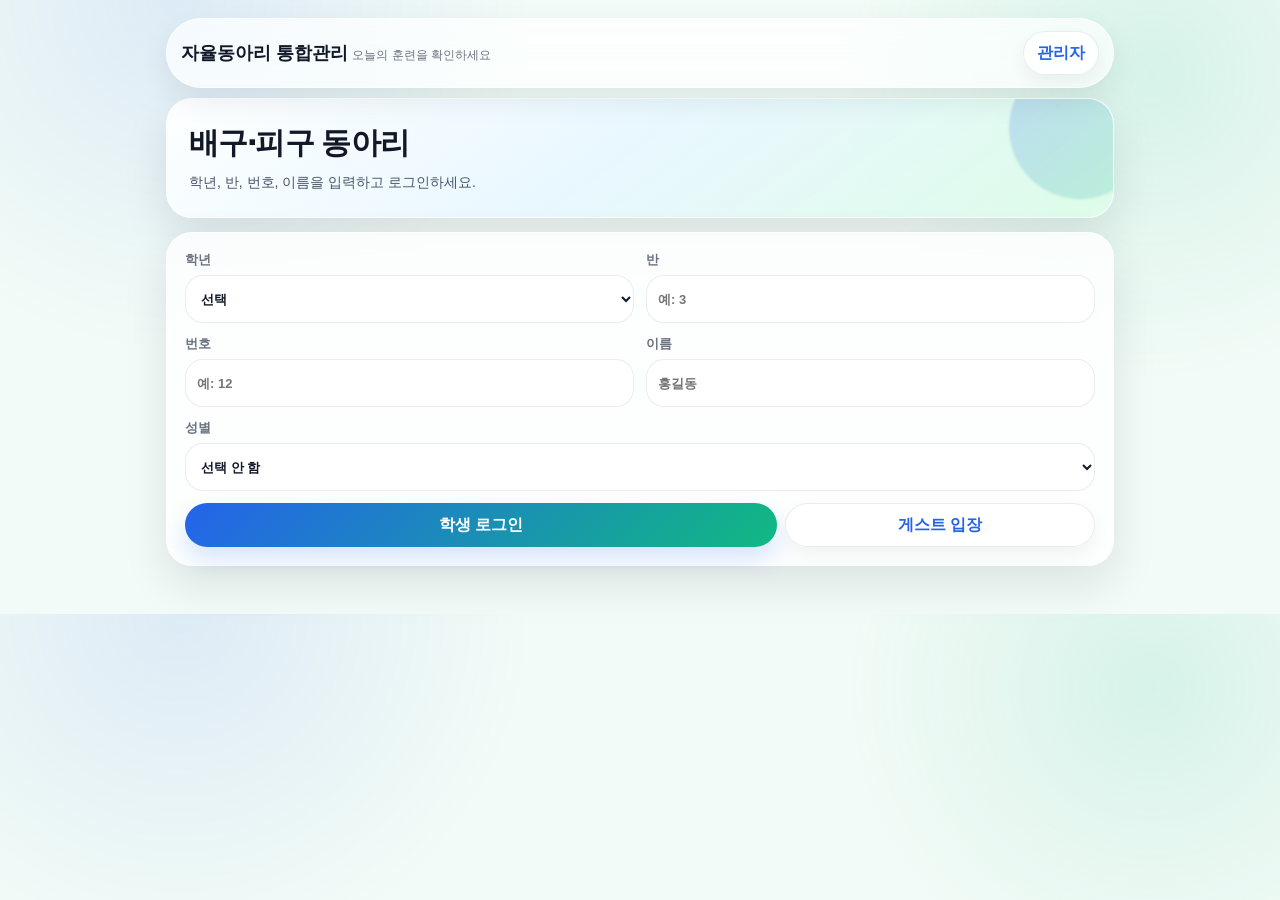
==== index.html @ 285ccd56 "Update index.html" ====
<!DOCTYPE html>
<html lang="ko">
<head>
  <base target="_top">
  <meta charset="UTF-8">
  <meta name="viewport" content="width=device-width, initial-scale=1.0">
  <title>자율동아리 통합관리</title>
  <style>
    /* ===== CSS 변수 ===== */
    :root {
      --bg: #f4f6fb;
      --panel: rgba(255,255,255,0.92);
      --ink: #111827;
      --muted: #6b7280;
      --line: rgba(17,24,39,0.08);
      --blue: #2563eb;
      --accent: #00a3ff;
      --accent2: #8b5cf6;
      --tint: rgba(37,99,235,0.08);
      --ring: rgba(37,99,235,0.18);
      --green: #16a34a;
      --yellow: #f59e0b;
      --red: #ef4444;
      --hero: linear-gradient(145deg,rgba(255,255,255,.95),rgba(235,244,255,.96) 44%,rgba(230,250,255,.92));
      --soft-panel: rgba(255,255,255,0.82);
      --shadow: 0 18px 46px rgba(15,23,42,.10);
      --one-radius: 26px;
      --one-radius-sm: 18px;
      /* 전술판 역할 색상 */
      --role-front:#e5484d; --role-mid:#3478f6; --role-back:#2fa84f;
      --role-setter:#9b51e0; --role-attacker:#ff9416; --role-neutral:#5c6bc0;
      --empty-zone:rgba(255,214,0,.38); --empty-border:rgba(217,164,0,.9);
      --mv-arrow:rgba(40,44,52,.45); --atk-arrow:rgba(220,38,38,.75); --srv-arrow:rgba(52,120,246,.75);
      --band-f:rgba(229,72,77,.10); --band-m:rgba(52,120,246,.09); --band-b:rgba(47,168,79,.10);
    }
    body.theme-sporty {
      --bg:#edf7ff; --blue:#0284c7; --accent:#22c55e; --accent2:#38bdf8;
      --hero:linear-gradient(145deg,rgba(255,255,255,.96),rgba(219,242,255,.96) 48%,rgba(220,252,231,.92));
      --tint:rgba(14,165,233,.10); --ring:rgba(14,165,233,.20);
    }
    body.theme-soft {
      --bg:#fff4fa; --blue:#db2777; --accent:#8b5cf6; --accent2:#14b8a6;
      --hero:linear-gradient(145deg,rgba(255,255,255,.96),rgba(253,231,242,.96) 50%,rgba(237,233,254,.94));
      --tint:rgba(219,39,119,.10); --ring:rgba(219,39,119,.20);
    }
    body.theme-fresh {
      --bg:#f2fbf7; --blue:#2563eb; --accent:#10b981; --accent2:#06b6d4;
      --hero:linear-gradient(145deg,rgba(255,255,255,.96),rgba(232,247,255,.96) 46%,rgba(220,252,231,.92));
      --tint:rgba(16,185,129,.11); --ring:rgba(16,185,129,.20);
    }

    *{box-sizing:border-box;}
    body {
      margin:0;
      font-family:-apple-system,BlinkMacSystemFont,"Segoe UI","Noto Sans KR",sans-serif;
      background:
        radial-gradient(circle at 14% 0%,rgba(37,99,235,.10),transparent 28%),
        radial-gradient(circle at 90% 12%,rgba(16,185,129,.12),transparent 24%),
        var(--bg);
      color:var(--ink);
      -webkit-tap-highlight-color:transparent;
    }
    button,input,select,textarea{font:inherit;}
    button{border:0;cursor:pointer;touch-action:manipulation;transition:transform 120ms ease,box-shadow 120ms ease,background 120ms ease;}
    button:active{transform:scale(.97);}

    .app{max-width:980px;margin:0 auto;padding:18px 16px 34px;}

    /* 상단 바 */
    .topbar{
      position:sticky;top:8px;z-index:5;
      display:flex;justify-content:space-between;align-items:center;gap:12px;
      padding:12px 14px;margin-bottom:10px;
      border:1px solid rgba(255,255,255,.72);border-radius:999px;
      background:rgba(255,255,255,.72);box-shadow:0 12px 30px rgba(15,23,42,.08);
      backdrop-filter:blur(22px) saturate(1.45);
    }
    .brand strong{font-size:18px;font-weight:950;}
    .brand span{color:var(--muted);font-size:12px;}

    /* 패널 & 히어로 */
    .panel{
      background:var(--soft-panel);border:1px solid rgba(255,255,255,.76);
      border-radius:var(--one-radius);box-shadow:var(--shadow);
      padding:18px;margin-bottom:14px;backdrop-filter:blur(18px) saturate(1.35);
    }
    .hero{
      position:relative;overflow:hidden;background:var(--hero);
      border:1px solid rgba(255,255,255,.76);border-radius:var(--one-radius);
      box-shadow:var(--shadow);padding:24px 22px;margin-bottom:14px;
      backdrop-filter:blur(18px) saturate(1.35);
    }
    .hero::after{
      content:"";position:absolute;right:-38px;top:-42px;
      width:142px;height:142px;border-radius:50%;
      background:linear-gradient(135deg,rgba(37,99,235,.20),rgba(16,185,129,.16));
      filter:blur(1px);z-index:0;
    }
    .hero h1{position:relative;margin:0 0 8px;font-size:30px;font-weight:950;letter-spacing:-.7px;z-index:1;}
    .hero p{position:relative;margin:0;color:#475569;line-height:1.5;font-size:14px;max-width:720px;z-index:1;}

    .screen{display:none;} .screen.active{display:block;}
    .grid{display:grid;gap:12px;} .grid.two{grid-template-columns:repeat(2,minmax(0,1fr));}

    label{display:grid;gap:6px;color:var(--muted);font-size:13px;font-weight:700;}
    input,select,textarea{
      width:100%;border:0;border-radius:18px;min-height:48px;padding:12px;
      background:rgba(255,255,255,.88);box-shadow:inset 0 0 0 1px rgba(17,24,39,.08);
      color:var(--ink);outline:none;
    }
    textarea{min-height:84px;resize:vertical;}
    input:focus,select:focus,textarea:focus{box-shadow:0 0 0 4px var(--ring),inset 0 0 0 1px var(--blue);}

    .btn{
      min-height:44px;border-radius:999px;padding:0 14px;
      background:linear-gradient(135deg,var(--blue),var(--accent));
      color:white;font-weight:950;box-shadow:0 12px 24px rgba(37,99,235,.18);
    }
    .btn.saving,.choice.saving,.mission.saving{opacity:.72;}
    .btn.secondary{background:rgba(255,255,255,.86);color:var(--blue);border:0;box-shadow:inset 0 0 0 1px rgba(17,24,39,.08),0 8px 18px rgba(15,23,42,.05);}
    .btn.green{background:var(--green);}
    .btn.yellow{background:var(--yellow);color:#111827;}
    .btn.red{background:var(--red);}
    .btn-row{display:grid;grid-template-columns:repeat(3,minmax(0,1fr));gap:8px;}

    /* 3탭 네비게이션 */
    .tabs{
      display:grid;gap:4px;background:#e8eef7;
      border-radius:var(--one-radius-sm);padding:4px;margin-bottom:14px;
    }
    .tabs.two{grid-template-columns:repeat(2,minmax(0,1fr));}
    .tabs.three{grid-template-columns:repeat(3,minmax(0,1fr));}
    .tab{
      min-height:40px;border-radius:14px;background:transparent;
      color:var(--muted);font-weight:800;font-size:13px;
    }
    .tab.active{background:white;color:var(--blue);box-shadow:0 4px 12px rgba(15,23,42,.08);}
    .tab-pane{display:none;} .tab-pane.active{display:block;}

    .section-title{display:flex;justify-content:space-between;align-items:center;gap:8px;margin:0 0 12px;}
    .section-title h2{margin:0;font-size:20px;font-weight:950;letter-spacing:-.4px;}
    .badge{
      display:inline-flex;align-items:center;min-height:32px;
      border-radius:999px;padding:6px 12px;
      background:rgba(255,255,255,.70);box-shadow:inset 0 0 0 1px rgba(17,24,39,.06);
      color:var(--blue);font-size:12px;font-weight:800;white-space:nowrap;
    }

    /* 오늘 카드 */
    .today-card{
      display:grid;gap:16px;border:1px solid rgba(255,255,255,.76);border-radius:var(--one-radius);
      background:var(--soft-panel);padding:20px;margin-bottom:12px;box-shadow:var(--shadow);
      backdrop-filter:blur(18px);
    }
    .today-head{display:flex;justify-content:space-between;align-items:flex-start;gap:12px;}
    .today-title{display:grid;gap:5px;}
    .today-title b{font-size:26px;font-weight:950;letter-spacing:-.5px;color:var(--ink);}
    .today-title span{color:var(--muted);font-size:13px;line-height:1.45;}
    .progress-ring{
      flex:0 0 70px;width:70px;height:70px;border-radius:50%;
      display:grid;place-items:center;
      background:conic-gradient(var(--green) var(--mission-progress,0%),#e5e7eb 0);
      box-shadow:inset 0 0 0 1px rgba(17,24,39,.06),0 12px 26px rgba(15,23,42,.08);
      color:var(--ink);font-weight:900;font-size:15px;
    }
    .progress-ring span{display:grid;place-items:center;width:52px;height:52px;border-radius:50%;background:#fff;}
    .status-row{display:grid;grid-template-columns:repeat(3,minmax(0,1fr));gap:8px;}
    .status-pill{
      min-height:54px;border:1px solid rgba(17,24,39,.06);border-radius:var(--one-radius-sm);
      padding:10px;background:#f8fafc;display:grid;align-content:center;gap:4px;
    }
    .status-pill small{color:var(--muted);font-weight:800;font-size:11px;}
    .status-pill b{color:var(--ink);font-size:14px;overflow-wrap:anywhere;line-height:1.25;}
    .next-action{
      border:0;border-radius:18px;
      background:linear-gradient(135deg,rgba(37,99,235,.10),rgba(16,185,129,.10));
      padding:12px;color:var(--ink);font-weight:800;line-height:1.45;
    }

    /* 핵심 동작 카드 */
    .must-card{
      display:grid;grid-template-columns:minmax(0,1fr) auto;gap:12px;align-items:center;
      border:1px solid rgba(255,255,255,.76);border-radius:var(--one-radius);
      background:var(--soft-panel);padding:18px;margin-bottom:12px;
      box-shadow:var(--shadow);backdrop-filter:blur(18px);
      position:relative;overflow:hidden;
    }
    .must-card::before{
      content:"";position:absolute;left:0;top:0;bottom:0;width:7px;
      background:linear-gradient(180deg,var(--blue),var(--accent));
    }
    .must-copy{display:grid;gap:5px;}
    .must-copy small{color:var(--blue);font-weight:900;font-size:12px;letter-spacing:.2px;}
    .must-copy b{font-size:24px;font-weight:950;letter-spacing:-.4px;color:var(--ink);}
    .must-copy span{color:var(--muted);font-size:13px;line-height:1.45;}
    .must-done{
      min-width:92px;min-height:52px;border-radius:999px;
      background:linear-gradient(135deg,var(--blue),var(--accent));
      color:#fff;font-weight:950;box-shadow:0 12px 24px rgba(37,99,235,.18);
    }
    .must-done.complete{background:var(--green);}

    /* 선택 버튼 */
    .choice-grid{display:grid;grid-template-columns:repeat(2,minmax(0,1fr));gap:10px;}
    .choice{
      min-height:82px;border-radius:var(--one-radius-sm);border:1px solid rgba(17,24,39,.06);
      background:rgba(255,255,255,.82);color:var(--ink);font-weight:900;font-size:19px;
      box-shadow:0 10px 26px rgba(15,23,42,.05);
    }
    .choice.active{
      background:linear-gradient(145deg,rgba(255,255,255,.98),var(--tint));
      box-shadow:inset 0 0 0 2px var(--ring),0 14px 28px rgba(15,23,42,.07);
    }
    .theme-picker{display:grid;grid-template-columns:repeat(3,minmax(0,1fr));gap:8px;}
    .theme-card{
      min-height:58px;border-radius:var(--one-radius-sm);border:1px solid rgba(17,24,39,.06);
      background:rgba(255,255,255,.82);color:var(--ink);font-weight:900;
    }
    .theme-card.active{border-color:var(--blue);color:var(--blue);background:var(--tint);}
    .theme-card[data-theme="sporty"]{border-top:5px solid #0ea5e9;}
    .theme-card[data-theme="soft"]{border-top:5px solid #ec4899;}
    .theme-card[data-theme="fresh"]{border-top:5px solid #10b981;}
    .student-options{display:grid;grid-template-columns:repeat(2,minmax(0,1fr));gap:14px;margin-bottom:12px;}

    /* 동작/미션/기록 */
    .list{display:grid;gap:8px;padding:0;margin:0;list-style:none;}
    .list li{
      background:rgba(255,255,255,.82);border:1px solid rgba(17,24,39,.06);
      border-radius:var(--one-radius-sm);padding:12px;line-height:1.45;
    }
    .mission{
      display:grid;grid-template-columns:30px 1fr;align-items:center;gap:10px;
      background:rgba(255,255,255,.82);border:1px solid rgba(17,24,39,.06);
      border-radius:var(--one-radius-sm);padding:14px 16px;
    }
    .mission.complete{border-color:var(--green);background:#ecfdf5;}
    .mission input{width:22px;height:22px;box-shadow:none;accent-color:var(--blue);}
    .mission span{color:var(--ink);font-weight:850;line-height:1.45;}

    .action-item{
      display:grid;grid-template-columns:30px minmax(0,1fr);align-items:start;gap:12px;
      padding:16px;border-radius:24px;background:rgba(255,255,255,.88);
      border:1px solid rgba(17,24,39,.06);box-shadow:0 12px 28px rgba(15,23,42,.06);
      position:relative;overflow:hidden;
    }
    .action-item::after{
      content:"";position:absolute;right:-34px;top:-44px;
      width:112px;height:112px;border-radius:50%;background:var(--tint);z-index:0;
    }
    .action-item>input,.action-item>.action-text{position:relative;z-index:1;}
    .action-item input{accent-color:var(--blue);transform:scale(1.08);margin-top:4px;width:22px;height:22px;box-shadow:none;}
    .action-item.complete{background:linear-gradient(145deg,rgba(236,253,245,.95),rgba(255,255,255,.92));border-color:rgba(22,163,74,.22);}
    .action-text{display:grid;gap:8px;}
    .action-title-row{display:flex;flex-direction:row-reverse;justify-content:flex-end;align-items:center;gap:9px;}
    .action-title-row b{font-size:18px;font-weight:950;line-height:1.3;letter-spacing:-.2px;}
    .action-order{
      display:inline-grid;place-items:center;min-width:30px;height:30px;border-radius:999px;
      background:linear-gradient(135deg,var(--blue),var(--accent));color:white;
      font-size:13px;font-weight:950;box-shadow:0 8px 16px rgba(37,99,235,.18);flex:0 0 auto;
    }
    .action-desc{display:block;margin-top:8px;color:#475569;font-size:14px;font-weight:750;line-height:1.52;}
    .action-video{
      display:inline-flex;align-items:center;justify-content:center;
      min-height:40px;margin-top:12px;padding:0 15px;border-radius:999px;
      background:linear-gradient(135deg,var(--blue),var(--accent));
      color:#fff;text-decoration:none;font-weight:950;font-size:13px;width:fit-content;
      box-shadow:0 12px 24px rgba(37,99,235,.18);
    }
    .action-video.empty{background:#e5e7eb;color:#6b7280;box-shadow:none;pointer-events:none;}

    .mini-table{width:100%;border-collapse:collapse;font-size:13px;}
    .mini-table th,.mini-table td{padding:9px 7px;border-bottom:1px solid #e5e7eb;text-align:left;vertical-align:top;}
    .mini-table th{color:var(--muted);font-size:12px;background:rgba(255,255,255,.70);}

    .stats{display:grid;grid-template-columns:repeat(4,minmax(0,1fr));gap:8px;}
    .stat{background:#fff;border:1px solid var(--line);border-radius:var(--one-radius-sm);padding:12px;}
    .stat b{display:block;font-size:22px;margin-bottom:4px;}
    .stat span{color:var(--muted);font-size:12px;font-weight:700;}

    .notice{border-radius:var(--one-radius-sm);padding:12px;background:#fff7ed;color:#9a3412;border:1px solid #fed7aa;font-weight:700;line-height:1.5;}
    .goal-grid{display:grid;grid-template-columns:repeat(3,minmax(0,1fr));gap:8px;}
    .goal{border-radius:var(--one-radius-sm);border:1px solid rgba(17,24,39,.06);background:rgba(255,255,255,.82);padding:12px;box-shadow:0 8px 18px rgba(15,23,42,.05);}
    .goal b{display:block;margin-bottom:6px;color:var(--blue);font-size:13px;}
    .goal span{color:#344054;font-size:14px;line-height:1.45;}

    .toast{position:fixed;left:50%;bottom:22px;transform:translateX(-50%);max-width:calc(100vw - 32px);background:rgba(17,24,39,.88);color:white;border-radius:999px;padding:12px 14px;box-shadow:var(--shadow);display:none;z-index:10;font-size:14px;backdrop-filter:blur(16px);}
    .toast.show{display:block;}
    .admin-scroll{overflow-x:auto;}


    /* ===== 배구 전술판 v2 (pigu 스타일) ===== */
    .vb2-sim{display:flex;flex-direction:column;gap:8px;padding:10px 8px;background:var(--bg);min-height:0;}
    .vb2-topbar{display:flex;align-items:center;justify-content:space-between;gap:6px;flex-wrap:wrap;}
    .vb2-tabs{display:flex;gap:5px;flex-wrap:wrap;}
    .vb2-tabs button{
      padding:6px 13px;border-radius:8px;font-weight:800;font-size:12px;cursor:pointer;
      border:1.5px solid rgba(17,24,39,.10);background:rgba(255,255,255,.82);
      transition:background .15s,color .15s;
    }
    .vb2-tabs button.vb2-tab-on{color:#fff;background:var(--blue);border-color:var(--blue);}
    .vb2-mode-sel{font-size:12px;font-weight:800;color:var(--muted);}
    .vb2-mode-sel select{
      font-size:12px;font-weight:800;border-radius:8px;border:1.5px solid var(--line);
      background:#fff;padding:4px 8px;cursor:pointer;
    }
    .vb2-main{display:grid;grid-template-columns:1fr;gap:8px;}
    @media(min-width:540px){.vb2-main{grid-template-columns:200px 1fr;align-items:start;}}
    @media(min-width:760px){.vb2-main{grid-template-columns:220px 1fr;}}
    .vb2-stage{display:flex;flex-direction:column;align-items:center;}
    .vb2-field-wrap{
      position:relative;
      width:100%;max-width:340px;
      aspect-ratio:400/820;
      overflow:hidden;border-radius:14px;
      box-shadow:0 8px 28px rgba(10,20,40,.45);
    }
    @media(min-width:540px){.vb2-field-wrap{width:min(54vw,300px);}}
    .vb2-field-svg,.vb2-arrow-svg{
      position:absolute;inset:0;width:100%;height:100%;
    }
    .vb2-arrow-svg{z-index:4;pointer-events:none;overflow:visible;}
    .vb2-player-layer{position:absolute;inset:0;z-index:5;}
    .vb2-ball-layer{position:absolute;inset:0;z-index:8;pointer-events:none;}
    .vb2-player{
      position:absolute;
      width:clamp(22px,7.5vw,34px);height:clamp(22px,7.5vw,34px);
      border-radius:50%;color:#fff;
      font-size:clamp(9px,3vw,12px);font-weight:900;text-align:center;line-height:1;
      display:flex;flex-direction:column;align-items:center;justify-content:center;gap:1px;
      transform:translate(-50%,-50%);
      border:2.5px solid rgba(255,255,255,.55);
      box-shadow:0 2px 8px rgba(0,0,0,.4);
      transition:left .7s cubic-bezier(.25,.8,.25,1),top .7s cubic-bezier(.25,.8,.25,1);
      cursor:default;user-select:none;
    }
    .vb2-player.home{background:#2563eb;}
    .vb2-player.away{background:#dc2626;}
    .vb2-player .vb2-num{font-size:clamp(10px,3.5vw,13px);font-weight:900;line-height:1;}
    .vb2-player .vb2-role{font-size:clamp(7px,2vw,9px);opacity:.85;line-height:1;}
    .vb2-ball{
      position:absolute;
      width:clamp(14px,4.5vw,22px);height:clamp(14px,4.5vw,22px);
      border-radius:50%;background:#f59e0b;
      border:2px solid #fff;
      transform:translate(-50%,-50%);
      box-shadow:0 2px 8px rgba(0,0,0,.45);
      transition:left .65s cubic-bezier(.25,.8,.25,1),top .65s cubic-bezier(.25,.8,.25,1);
      z-index:8;
    }
    .vb2-info{
      display:flex;flex-direction:column;gap:7px;
      border:1px solid var(--line);border-radius:14px;
      background:rgba(255,255,255,.96);padding:10px;
      box-shadow:0 4px 16px rgba(15,23,42,.08);
    }
    .vb2-section{border-bottom:1px solid #edf2f7;padding-bottom:8px;margin-bottom:2px;}
    .vb2-section:last-child{border-bottom:0;}
    .vb2-section h3{margin:0 0 7px;color:var(--muted);font-size:11px;font-weight:900;text-transform:uppercase;letter-spacing:.5px;}
    .vb2-btn-row{display:flex;flex-wrap:wrap;gap:5px;}
    .vb2-chip{
      flex:0 0 auto;padding:5px 10px;border-radius:8px;font-size:12px;font-weight:800;
      border:1.5px solid rgba(17,24,39,.08);background:rgba(255,255,255,.82);cursor:pointer;
      transition:background .15s,color .15s;white-space:nowrap;
    }
    .vb2-chip.on{color:#fff;background:var(--blue);border-color:var(--blue);}
    .vb2-step-list{display:flex;gap:6px;flex-wrap:wrap;margin-bottom:4px;}
    .vb2-step-dot{
      width:28px;height:28px;border-radius:50%;display:flex;align-items:center;justify-content:center;
      font-size:11px;font-weight:900;border:2px solid #d1d5db;background:#f9fafb;color:#9ca3af;cursor:pointer;
    }
    .vb2-step-dot.done{background:#1fa971;border-color:#1fa971;color:#fff;}
    .vb2-step-dot.cur{background:var(--blue);border-color:var(--blue);color:#fff;}
    .vb2-copy{padding:2px 0;}
    .vb2-copy h3{margin:0 0 3px;font-size:13px;font-weight:900;color:var(--ink);}
    .vb2-copy p{margin:0;font-size:12px;color:var(--muted);line-height:1.45;}
    .vb2-actions{display:flex;gap:5px;flex-wrap:wrap;padding-top:6px;}
    .vb2-actions button{
      flex:1;min-width:58px;min-height:38px;border-radius:9px;font-size:12px;font-weight:800;
      border:1.5px solid rgba(17,24,39,.08);background:rgba(255,255,255,.82);cursor:pointer;
    }
    .vb2-primary{color:#fff!important;background:var(--blue)!important;border-color:var(--blue)!important;}
    .vb2-speed{display:flex;gap:3px;margin-top:4px;}
    .vb2-speed button{
      flex:1;min-height:28px;border-radius:7px;font-size:11px;font-weight:800;
      border:1px solid rgba(17,24,39,.08);background:rgba(255,255,255,.8);cursor:pointer;
    }
    .vb2-speed button.vb2-spd-on{background:var(--blue);color:#fff;border-color:var(--blue);}
    .vb2-loop-row{display:flex;align-items:center;gap:6px;font-size:12px;color:var(--muted);font-weight:800;}


    /* 관련 영상 섹션 */
    .tactic-videos{margin-top:14px;}
    .tactic-videos h3{font-size:16px;font-weight:950;margin:0 0 10px;letter-spacing:-.3px;}
    .video-pill-row{display:flex;flex-direction:column;gap:8px;}
    .video-pill{
      display:flex;align-items:center;justify-content:space-between;gap:12px;
      background:rgba(255,255,255,.82);border:1px solid rgba(17,24,39,.06);
      border-radius:var(--one-radius-sm);padding:12px 14px;
      box-shadow:0 8px 18px rgba(15,23,42,.05);
    }
    .video-pill-info{display:grid;gap:2px;}
    .video-pill-info b{font-size:13.5px;font-weight:850;color:var(--ink);}
    .video-pill-info span{font-size:12px;color:var(--muted);}
    .video-pill a{
      flex:0 0 auto;display:inline-flex;align-items:center;justify-content:center;
      min-height:36px;padding:0 14px;border-radius:999px;
      background:linear-gradient(135deg,var(--blue),var(--accent));
      color:#fff;text-decoration:none;font-weight:900;font-size:12px;white-space:nowrap;
    }


    /* 피구 전술판 */
    .db-court{
      position:relative;width:min(72vw,260px);padding-bottom:min(150%,calc(min(72vw,260px)*1.7));
      background:#4a9e4a;
      border:3px solid #555;border-radius:8px;overflow:hidden;margin:0 auto;
    }
    .db-court > *{position:absolute;}
    #db-tokenLayer,#db-targetLayer{inset:0;width:100%;height:100%;}
    #db-courtSvg{inset:0;width:100%;height:100%;z-index:1;pointer-events:none;}
    .db-token{
      position:absolute;z-index:5;
      width:clamp(26px,7vw,38px);height:clamp(26px,7vw,38px);
      display:grid;place-items:center;
      border:3px solid #fff;border-radius:50%;color:#fff;
      font-size:clamp(9px,2.5vw,11px);font-weight:900;
      transform:translate(-50%,-50%);
      box-shadow:0 4px 9px rgba(15,23,42,.22);
      transition:left 4000ms cubic-bezier(.25,.1,.25,1),top 4000ms cubic-bezier(.25,.1,.3,1);
      cursor:pointer;
    }
    .db-token.home{background:#c9354b;}
    .db-token.away{background:#2e7dd7;}
    .db-token.ball{
      z-index:7;width:clamp(16px,4.5vw,24px);height:clamp(16px,4.5vw,24px);
      color:#3a2300;background:#f59e0b;border-width:2px;font-size:10px;
      transition:left 700ms cubic-bezier(.3,.1,.3,1),top 700ms cubic-bezier(.3,.1,.3,1);
    }
    .db-token.selected{outline:4px solid rgba(16,185,129,.4);}
    .db-target{
      position:absolute;z-index:4;width:26px;height:26px;
      display:grid;place-items:center;
      border:2px dashed rgba(15,23,42,.6);border-radius:50%;
      color:#172033;background:rgba(255,255,255,.75);
      transform:translate(-50%,-50%);font-size:9px;font-weight:900;pointer-events:none;
    }

    /* 피구 플레이스홀더 */
    .dodge-placeholder{text-align:center;padding:24px 16px;}
    .dodge-placeholder .big-ico{font-size:52px;margin-bottom:12px;}
    .dodge-placeholder h3{font-size:20px;font-weight:950;margin:0 0 8px;}
    .dodge-placeholder p{color:var(--muted);line-height:1.55;margin:0 0 18px;font-size:14px;}
    /* 피구 상태바 */
    .db-statusbar{display:flex;gap:8px;flex-wrap:wrap;padding:6px 0;margin-bottom:6px;}
    .db-atk-badge{background:#fee2e2;color:#991b1b;padding:3px 10px;border-radius:20px;font-weight:900;font-size:12px;}
    .db-pass-badge{background:#fef3c7;color:#92400e;padding:3px 10px;border-radius:20px;font-weight:900;font-size:12px;}
    .db-timer-badge{background:#ede9fe;color:#5b21b6;padding:3px 10px;border-radius:20px;font-weight:900;font-size:12px;}
    /* 판정 버튼 바 */
    .db-judgment-bar{display:flex;flex-wrap:wrap;gap:5px;margin:6px 0;}
    .db-fault-btn{font-size:11px;padding:4px 9px;border-radius:8px;border:1.5px solid #f87171;
      background:#fff;color:#b91c1c;cursor:pointer;font-weight:700;}
    .db-fault-btn:active{background:#fee2e2;}
    /* 판정 알림 */
    .db-fault-alert{background:#fef2f2;border:2px solid #f87171;border-radius:10px;
      padding:8px 12px;font-size:13px;font-weight:700;color:#991b1b;margin:6px 0;}


    @media(max-width:720px){
      .app{padding:14px 12px 28px;}
      .topbar{border-radius:24px;align-items:center;}
      .hero h1{font-size:27px;}
      .hero,.panel,.today-card,.must-card{border-radius:24px;}
      .status-row{grid-template-columns:1fr 1fr 1fr;}
      .action-item{grid-template-columns:30px 1fr;gap:10px;padding:12px;}
      .action-video{width:100%;}
      .student-options,.goal-grid,.stats{grid-template-columns:1fr;}
      .btn-row{grid-template-columns:1fr;}
      .must-card{grid-template-columns:1fr;}
      .must-done{width:100%;}
      .mini-table{min-width:680px;}
      .today-head{display:grid;grid-template-columns:1fr 70px;}
    }

    /* 오류 배너 */
    #errorBanner{display:none;position:fixed;top:0;left:0;right:0;z-index:9999;
      background:#dc2626;color:#fff;padding:12px 16px;font-size:13px;font-weight:700;
      text-align:center;white-space:pre-wrap;}
    #errorBanner.show{display:block;}
  
  /* ── 동아리 선택 모달 ── */
  #clubModal{
    display:none;position:fixed;inset:0;z-index:9000;
    background:rgba(15,23,42,0.72);
    align-items:center;justify-content:center;
  }
  #clubModal.show{display:flex;}
  .club-modal-box{
    background:#fff;border-radius:20px;
    padding:36px 28px 32px;width:min(92vw,360px);
    text-align:center;box-shadow:0 20px 60px rgba(0,0,0,.25);
  }
  .club-modal-box h2{margin:0 0 6px;font-size:22px;color:#0f172a;}
  .club-modal-box p{margin:0 0 28px;color:#64748b;font-size:14px;}
  .club-btn-grid{display:grid;grid-template-columns:1fr 1fr;gap:14px;}
  .club-btn{
    padding:28px 12px;border:2px solid #e2e8f0;border-radius:16px;
    background:#f8fafc;font-size:18px;font-weight:700;cursor:pointer;
    transition:border-color .15s,background .15s,transform .1s;
    display:flex;flex-direction:column;align-items:center;gap:8px;
  }
  .club-btn span.icon{font-size:36px;}
  .club-btn:hover{border-color:var(--blue);background:#eff6ff;transform:translateY(-2px);}
  .club-btn.volleyball:hover{border-color:#3b82f6;background:#eff6ff;}
  .club-btn.dodgeball:hover{border-color:#f59e0b;background:#fffbeb;}
  .club-skip{margin-top:18px;font-size:13px;color:#94a3b8;cursor:pointer;text-decoration:underline;}

    /* ── 피구 시뮬레이터 (pg-) ── */
    .pg-sim {
      display: grid;
      grid-template-rows: auto 1fr;
      height: 100%;
      min-height: 520px;
      gap: 8px;
      padding: 10px;
      background: #121722;
      border-radius: 12px;
      color: #f3f7ff;
      font-family: Arial, "Noto Sans KR", sans-serif;
    }
    .pg-topbar {
      display: flex;
      align-items: center;
      gap: 10px;
      flex-wrap: wrap;
    }
    .pg-tabs {
      display: flex;
      gap: 6px;
      flex-wrap: wrap;
      flex: 1;
    }
    .pg-tab {
      border: 1px solid #39465b;
      background: #1b2331;
      color: #aebbd0;
      padding: 8px 14px;
      border-radius: 8px;
      font-size: 14px;
      font-weight: 800;
      cursor: pointer;
    }
    .pg-tab.pg-active {
      background: #e9f3ff;
      color: #0b2442;
      border-color: #e9f3ff;
    }
    .pg-mode-row {
      display: flex;
      align-items: center;
      gap: 6px;
      color: #aebbd0;
      font-size: 13px;
      font-weight: 800;
    }
    .pg-mode-row select {
      background: #121a28;
      border: 1px solid #4a5970;
      color: #f3f7ff;
      border-radius: 6px;
      padding: 5px 8px;
      font-size: 13px;
    }
    .pg-main {
      display: grid;
      grid-template-columns: 1fr 240px;
      gap: 10px;
      min-height: 0;
      overflow: hidden;
    }
    .pg-stage {
      display: flex;
      align-items: center;
      justify-content: center;
      background: #0d121c;
      border: 1px solid #28364d;
      border-radius: 8px;
      padding: 8px;
      min-height: 0;
      overflow: hidden;
    }
    .pg-field-wrap {
      position: relative;
      /* 데스크탑: 높이 기준 */
      height: 100%;
      max-height: 100%;
      aspect-ratio: 520 / 820;
      /* 최소 너비 보장 */
      min-width: 120px;
    }
    .pg-field-svg, .pg-arrow-svg, .pg-player-layer, .pg-ball-layer {
      position: absolute;
      inset: 0;
      width: 100%;
      height: 100%;
    }
    .pg-field-svg {
      filter: drop-shadow(0 10px 20px rgba(0,0,0,.4));
    }
    .pg-arrow-svg {
      pointer-events: none;
      overflow: visible;
    }
    .pg-player-layer, .pg-ball-layer {
      pointer-events: none;
    }
    .pg-player {
      position: absolute;
      width: clamp(22px, 2.8vw, 32px);
      height: clamp(22px, 2.8vw, 32px);
      border-radius: 50%;
      display: grid;
      place-items: center;
      transform: translate(-50%, -50%);
      color: white;
      font-size: clamp(12px, 1.4vw, 17px);
      font-weight: 900;
      border: 2px solid rgba(255,255,255,.86);
      box-shadow: 0 4px 10px rgba(0,0,0,.35);
      transition-property: left, top, opacity, transform;
      transition-timing-function: cubic-bezier(.22,.8,.25,1);
    }
    .pg-player.pg-ours    { background: #2078ff; }
    .pg-player.pg-theirs  { background: #ef3d4d; }
    .pg-player.pg-blocker { background: #19b46b; color: #062615; border-color: #ddffe9; }
    .pg-player.pg-attacker {
      background: #8f5bff;
      border-color: #efe8ff;
      box-shadow: 0 0 0 4px rgba(143,91,255,.24), 0 4px 10px rgba(0,0,0,.35);
    }
    .pg-player.pg-outfielder {
      background: #ffd84d;
      color: #1f2530;
      border-color: currentColor;
      box-shadow: 0 0 0 4px rgba(255,216,77,.28), 0 4px 10px rgba(0,0,0,.35);
    }
    .pg-player.pg-hidden {
      opacity: 0;
      transform: translate(-50%, -50%) scale(.72);
    }
    .pg-ball {
      position: absolute;
      width: clamp(18px, 2.8vw, 28px);
      height: clamp(18px, 2.8vw, 28px);
      transform: translate(-50%, -50%);
      border-radius: 50%;
      background: radial-gradient(circle at 34% 30%, #fff3ba 0 16%, #ffde42 18% 54%, #e38c00 56% 100%);
      border: 2px solid #fff5bc;
      box-shadow: 0 4px 10px rgba(0,0,0,.38), 0 0 16px rgba(255,217,64,.45);
      transition-property: left, top, opacity;
      transition-timing-function: cubic-bezier(.22,.8,.25,1);
    }
    .pg-info {
      display: grid;
      grid-template-rows: 1fr auto;
      gap: 8px;
      min-height: 0;
      overflow: hidden;
    }
    .pg-step-list {
      overflow-y: auto;
      background: #1b2331;
      border: 1px solid #39465b;
      border-radius: 8px;
      padding: 6px;
    }
    .pg-step-item {
      width: 100%;
      text-align: left;
      border: 1px solid transparent;
      background: transparent;
      color: #aebbd0;
      border-radius: 6px;
      padding: 8px 10px;
      font-size: 13px;
      font-weight: 800;
      cursor: pointer;
      display: block;
    }
    .pg-step-item.pg-step-active {
      color: white;
      background: #222c3d;
      border-color: #526176;
    }
    .pg-bottom {
      background: #1b2331;
      border: 1px solid #39465b;
      border-radius: 8px;
      padding: 10px;
    }
    .pg-copy h3 {
      margin: 0 0 4px;
      font-size: 15px;
      color: #f3f7ff;
    }
    .pg-copy p {
      margin: 0 0 8px;
      color: #aebbd0;
      font-size: 13px;
      line-height: 1.45;
    }
    .pg-actions {
      display: grid;
      grid-template-columns: repeat(3, 1fr);
      gap: 6px;
    }
    .pg-actions button, .pg-speed button {
      border: 1px solid #526176;
      background: #111a28;
      color: #f3f7ff;
      border-radius: 6px;
      padding: 6px;
      font-size: 13px;
      font-weight: 800;
      cursor: pointer;
    }
    .pg-primary {
      background: #e9f3ff !important;
      color: #0b2442 !important;
      border-color: #e9f3ff !important;
    }
    .pg-speed {
      grid-column: 1 / -1;
      display: grid;
      grid-template-columns: repeat(4, 1fr);
      gap: 4px;
    }
    .pg-speed-active {
      background: #2c94ff !important;
      border-color: #2c94ff !important;
    }
    .pg-loop {
      grid-column: 1 / -1;
      display: flex;
      align-items: center;
      gap: 6px;
      color: #aebbd0;
      font-size: 12px;
      font-weight: 800;
      cursor: pointer;
    }
    /* ── 피구 모바일 레이아웃 ── */
    @media (max-width: 760px) {
      /* sim 최소높이 해제 - 모바일은 콘텐츠 높이로 */
      .pg-sim { min-height: auto; padding: 8px 6px; gap: 6px; }

      /* 탭 버튼 작게 */
      .pg-tab { padding: 6px 10px; font-size: 12px; }

      /* 메인: 1열로 스택 */
      .pg-main {
        grid-template-columns: 1fr;
        grid-template-rows: auto auto;
        overflow: visible;
      }

      /* 스테이지: 자연 높이로 */
      .pg-stage { padding: 4px; min-height: 0; }

      /* 핵심 수정: 경기장을 너비 기준으로 비율 유지 */
      .pg-field-wrap {
        width: 100% !important;
        height: auto !important;
        max-height: none !important;
        aspect-ratio: 520 / 820;
      }

      /* 선수 크기 모바일 최적화 */
      .pg-player {
        width: clamp(20px, 7vw, 28px);
        height: clamp(20px, 7vw, 28px);
        font-size: clamp(10px, 3.5vw, 15px);
        border-width: 1.5px;
      }
      .pg-ball {
        width: clamp(16px, 5.5vw, 24px);
        height: clamp(16px, 5.5vw, 24px);
      }

      /* 사이드 패널: 최대 높이 + 스크롤 */
      .pg-info { max-height: 240px; overflow-y: auto; }
    }

  
    /* 피구 드래그·제거·저장 */
    .pg-player { cursor: grab; user-select: none; touch-action: none; }
    .pg-player:active { cursor: grabbing; z-index: 100; }
    .pg-player.pg-elim { opacity: 0.18; filter: grayscale(1) brightness(.6); pointer-events: all; }
    .pg-player.pg-dragging { z-index: 200; transition: none !important; box-shadow: 0 0 0 3px #fff456, 0 8px 20px rgba(0,0,0,.5); }
    .pg-save-bar {
      display: flex; gap: 6px; align-items: center; flex-wrap: wrap;
      padding: 8px 10px; background: #1b2331; border: 1px solid #39465b;
      border-radius: 8px; margin-bottom: 6px;
    }
    .pg-save-bar span { color: #aebbd0; font-size: 12px; font-weight: 800; flex: 1; }
    .pg-save-bar button {
      border: 1px solid #526176; background: #111a28; color: #f3f7ff;
      border-radius: 6px; padding: 5px 10px; font-size: 12px; font-weight: 800; cursor: pointer;
    }
    .pg-save-bar button.pg-save-ok { background: #19b46b; border-color: #19b46b; color: #fff; }
    .pg-elim-bar {
      display: flex; gap: 6px; align-items: center; flex-wrap: wrap;
      padding: 6px 10px; background: #1a1520; border: 1px solid #39465b;
      border-radius: 8px; margin-bottom: 4px; font-size: 12px; color: #aebbd0; font-weight: 800;
    }
    .pg-elim-bar button {
      border: 1px solid #526176; background: #111a28; color: #f3f7ff;
      border-radius: 6px; padding: 4px 9px; font-size: 11px; font-weight: 800; cursor: pointer;
    }

  
    /* 공 게임모드 */
    .pg-ball { cursor: pointer; }
    /* 공 던지기 비행 애니메이션 */
    .pg-ball.pg-throwing {
      transition: left .28s cubic-bezier(.5,0,.3,1), top .28s cubic-bezier(.5,0,.3,1) !important;
      transform: translate(-50%,-50%) scale(.55) !important;
      opacity: .85 !important;
    }
    /* 홀드 중 선수 하이라이트 */
    .pg-player.pg-hold-target {
      animation: pgHoldPulse .18s ease-in-out infinite alternate;
    }
    @keyframes pgHoldPulse {
      from { box-shadow: 0 0 0 3px #ff4444, 0 0 8px #ff4444; }
      to   { box-shadow: 0 0 0 6px #ff2222, 0 0 20px rgba(255,50,50,.6); }
    }
    .pg-ball.pg-ball-active {
      box-shadow: 0 0 0 5px #fff456, 0 0 24px rgba(255,220,0,.9), 0 5px 12px rgba(0,0,0,.4);
      animation: pgBallPulse .7s ease-in-out infinite;
    }
    @keyframes pgBallPulse {
      0%,100% { transform: translate(-50%,-50%) scale(1); }
      50% { transform: translate(-50%,-50%) scale(1.22); }
    }
    .pg-player.pg-hit1::before { content:"●"; position:absolute; top:-7px; right:-5px; font-size:10px; color:#ff6b6b; }
    .pg-player.pg-hit2::before { content:"●●"; position:absolute; top:-7px; right:-8px; font-size:9px; color:#ff2222; letter-spacing:-1px; }
    /* 내야 아웃 순간 플래시 (내야에 있을 때만) */
    @keyframes pgElimFlash {
      0%   { opacity:1; filter:none; transform:translate(-50%,-50%) scale(1); }
      40%  { opacity:0.15; filter:grayscale(1) brightness(.4); transform:translate(-50%,-50%) scale(.85); }
      100% { opacity:0.1; filter:grayscale(1); transform:translate(-50%,-50%) scale(.8); }
    }
    .pg-player.pg-elim-flash {
      animation: pgElimFlash .45s ease forwards;
      pointer-events:none;
    }
    /* 외야 활동 중 (흐릿하지 않음, 금색 테두리) */
    .pg-player.pg-in-outfield {
      opacity:1 !important; filter:none !important;
      box-shadow:0 0 0 3px #ffd700, 0 2px 8px rgba(0,0,0,.5) !important;
    }
    /* 호환용 stub (기존 pg-elim 은 이제 사용 안 함) */
    .pg-player.pg-elim { opacity:.22; filter:grayscale(1) brightness(.5); pointer-events:all; }
    .pg-player.pg-can-hit { cursor:crosshair; box-shadow:0 0 0 3px #ff4444, 0 5px 12px rgba(0,0,0,.35) !important; }
    .pg-player.pg-can-pass { cursor:pointer; box-shadow:0 0 0 3px #44ff88, 0 5px 12px rgba(0,0,0,.35) !important; }
    .pg-mode-toggle { display:flex; gap:5px; margin-bottom:6px; }
    .pg-mode-toggle button {
      flex:1; border:1px solid #526176; background:#111a28; color:#aebbd0;
      border-radius:6px; padding:6px; font-size:12px; font-weight:800; cursor:pointer;
    }
    .pg-mode-toggle button.pg-mode-on { background:#2c94ff; border-color:#2c94ff; color:#fff; }
    .pg-score-bar {
      display:flex; gap:8px; align-items:center; background:#0d121c;
      border:1px solid #39465b; border-radius:8px; padding:7px 10px; margin-bottom:6px;
      font-size:13px; font-weight:800;
    }
    .pg-score-bar .pg-s-us { color:#60a5fa; flex:1; }
    .pg-score-bar .pg-s-th { color:#f87171; flex:1; text-align:right; }
    .pg-score-bar .pg-s-mid { color:#aebbd0; font-size:11px; }
    .pg-hit-sel { background:#121a28; border:1px solid #4a5970; color:#f3f7ff;
                  border-radius:6px; padding:4px 6px; font-size:12px; font-weight:800; }
    .pg-sim-btns { display:flex; gap:5px; flex-wrap:wrap; margin-top:6px; }
    .pg-sim-btns button {
      flex:1; min-width:60px; border:1px solid #526176; background:#111a28; color:#f3f7ff;
      border-radius:6px; padding:6px 4px; font-size:12px; font-weight:800; cursor:pointer;
    }
    .pg-sim-btns .pg-save-ok { background:#19b46b; border-color:#19b46b; color:#fff; }
    .pg-out-snap { border:1px dashed rgba(255,189,125,.5); border-radius:4px; }

  </style>
</head>
<body class="theme-fresh">
<div id="errorBanner"></div>
<main class="app">

  <header class="topbar">
    <div class="brand">
      <strong>자율동아리 통합관리</strong>
      <span id="todayText">오늘의 훈련을 확인하세요</span>
    </div>
    <button class="btn secondary" onclick="showScreen('adminLogin')">관리자</button>
  </header>

  <!-- ===== 로그인 화면 ===== -->
  <section id="loginScreen" class="screen active">
    <div class="hero">
      <h1>배구·피구 동아리</h1>
      <p>학년, 반, 번호, 이름을 입력하고 로그인하세요.</p>
    </div>
    <div class="panel grid">
      <div class="grid two">
        <label>학년<select id="grade"><option value="">선택</option><option>1</option><option>2</option><option>3</option></select></label>
        <label>반<input id="classNo" type="number" min="1" max="20" placeholder="예: 3"></label>
        <label>번호<input id="number" type="number" min="1" max="40" placeholder="예: 12"></label>
        <label>이름<input id="name" type="text" placeholder="홍길동"></label>
      </div>
      <label>성별
        <select id="gender">
          <option>선택 안 함</option><option>남학생</option><option>여학생</option>
        </select>
      </label>
      <div style="display:flex;gap:8px;flex-wrap:wrap;">
        <button class="btn" type="button" style="flex:2;min-width:120px" onclick="doLogin()">학생 로그인</button>
        <button class="btn secondary" type="button" style="flex:1;min-width:80px" onclick="doGuest()">게스트 입장</button>
      </div>
    </div>
  </section>


  <!-- ===== 동아리 선택 모달 ===== -->
  <div id="clubModal">
    <div class="club-modal-box">
      <h2>내 동아리 선택</h2>
      <p>어느 동아리 소속인가요?</p>
      <div class="club-btn-grid">
        <button class="club-btn volleyball" onclick="selectClubModal('배구')">
          <span class="icon">🏐</span>배구
        </button>
        <button class="club-btn dodgeball" onclick="selectClubModal('피구')">
          <span class="icon">🔴</span>피구
        </button>
      </div>
      <div class="club-skip" onclick="selectClubModal('')">나중에 선택</div>
    </div>
  </div>

  <!-- ===== 학생 화면 (3탭) ===== -->
  <section id="studentScreen" class="screen">
    <div class="hero">
      <h1 id="studentTitle">학생 화면</h1>
      <p id="studentSub">동아리와 훈련 단계를 확인하세요.</p>
    </div>

    <!-- 3탭 네비게이션 -->
    <div class="tabs three" id="mainTabs">
      <button class="tab active" data-tab="home" onclick="switchTab('home',this)">🏠 홈</button>
      <button class="tab" data-tab="tactics" onclick="switchTab('tactics',this)">📋 전술학습</button>
      <button class="tab" data-tab="records" onclick="switchTab('records',this)">📊 기록</button>
    </div>

    <!-- 홈 탭 -->
    <div id="tab-home" class="tab-pane active">
      <div class="must-card">
        <div class="must-copy">
          <small>오늘 이건 꼭 하고 간다</small>
          <b id="mustTitle">동아리를 선택하세요</b>
          <span id="mustTip">오늘의 핵심 동작이 여기에 표시됩니다.</span>
        </div>
        <button class="must-done" id="mustButton" type="button" onclick="completeMustAction()">완료</button>
      </div>

      <div class="today-card">
        <div class="today-head">
          <div class="today-title">
            <b id="visualClub">오늘 루틴</b>
            <span id="visualMission">동아리를 선택하면 오늘 할 동작이 표시됩니다.</span>
          </div>
          <div class="progress-ring" id="missionProgress"><span id="quickMission">0/0</span></div>
        </div>
        <div class="status-row">
          <div class="status-pill"><small>출결</small><b id="quickAttendance">미확인</b></div>
          <div class="status-pill"><small>단계</small><b id="quickLevel">초급</b></div>
          <div class="status-pill"><small>동작</small><b id="quickAction">준비 전</b></div>
        </div>
        <div class="next-action" id="nextAction">첫 동작을 완료하면 진행률이 올라갑니다.</div>
      </div>

      <div class="student-options">
        <div class="panel">
          <div class="section-title"><h2>내 동아리</h2><span class="badge" id="clubBadge">미선택</span></div>
          <div class="choice-grid" id="clubChoices"></div>
        </div>
        <div class="panel">
          <div class="section-title"><h2>훈련 단계</h2><span class="badge" id="levelBadge">초급</span></div>
          <label>현재 단계<select id="levelSelect" onchange="changeLevel()"></select></label>
        </div>
      </div>

      <div class="panel">
        <div class="section-title"><h2>오늘의 미션 체크</h2><span class="badge" id="attendanceBadge" style="margin-left:auto;">미확인</span></div>
        <div class="grid" id="missionList"></div>
      </div>

      <div class="panel">
        <div class="section-title"><h2>오늘 할 동작</h2></div>
        <ul class="list" id="programList"></ul>
      </div>

      <button class="btn secondary" style="width:100%;margin-top:4px;" onclick="logout()">로그아웃</button>
    </div><!-- /tab-home -->

    <!-- 전술학습 탭 -->
    <div id="tab-tactics" class="tab-pane">

      <!-- 배구 전술판 v2 (피구 스타일) -->
      <div id="tacticVolley" hidden>
        <div class="vb2-sim">
          <header class="vb2-topbar">
            <div class="section-title" style="margin:0;"><h2 style="margin:0;">🏐 배구 전술판</h2></div>
            <div class="vb2-mode-sel">
              <select id="vb2-modeSelect" onchange="VB.setMode(this.value)">
                <option value="9">9인제 (기본)</option>
                <option value="6">6인제 (미니)</option>
                <option value="5">5인제 (미니)</option>
              </select>
            </div>
          </header>

          <div class="vb2-main">
            <!-- 왼쪽: 전술 선택 + 컨트롤 -->
            <div class="vb2-info">
              <!-- 포메이션 -->
              <div class="vb2-section">
                <h3>포메이션</h3>
                <div id="vb2-formBtns" class="vb2-btn-row"></div>
              </div>
              <!-- 전술 시나리오 -->
              <div class="vb2-section">
                <h3>전술 시나리오</h3>
                <div id="vb2-tacBtns" class="vb2-btn-row"></div>
              </div>
              <!-- 스텝 인디케이터 -->
              <div class="vb2-step-list" id="vb2-stepList"></div>
              <!-- 제목/설명 -->
              <div class="vb2-copy">
                <h3 id="vb2-stepTitle">전술 선택</h3>
                <p id="vb2-stepDesc">왼쪽 전술 시나리오를 선택하면 단계별로 이동을 보여줍니다.</p>
              </div>
              <!-- 컨트롤 버튼 -->
              <div class="vb2-actions">
                <button class="vb2-primary" id="vb2-nextBtn" onclick="VB.next()">다음 ▶</button>
                <button id="vb2-playBtn" onclick="VB.play()">재생</button>
                <button id="vb2-resetBtn" onclick="VB.reset()">처음</button>
              </div>
              <!-- 속도 -->
              <div class="vb2-speed" id="vb2-speedBtns">
                <button type="button" data-vb2spd="0.5">0.5x</button>
                <button type="button" class="vb2-spd-on" data-vb2spd="1">1x</button>
                <button type="button" data-vb2spd="1.5">1.5x</button>
                <button type="button" data-vb2spd="2">2x</button>
              </div>
              <div class="vb2-loop-row">
                <label><input id="vb2-loopChk" type="checkbox"> 자동반복</label>
              </div>
              <!-- 자유 시뮬레이션 패널 -->
              <div class="vb2-section" style="margin-top:8px;">
                <h3>⚡ 자유 시뮬레이션</h3>
                <div style="font-size:11px;color:var(--muted);margin-bottom:7px;line-height:1.4;">
                  코트 클릭 또는 버튼으로 공을 이동하면<br>선수 대형이 자동으로 변경됩니다
                </div>
                <div class="vb2-btn-row">
                  <button class="vb2-chip" id="vb2-simAtk" onclick="VB.simState('atk')">🏐 우리 공격</button>
                  <button class="vb2-chip" id="vb2-simDef" onclick="VB.simState('def')">🛡 우리 수비</button>
                </div>
                <div id="vb2-simHint" style="font-size:11px;color:#aebbd0;margin-top:5px;display:none;">
                  코트를 클릭하면 공이 이동합니다
                </div>
              </div>
            </div>

            <!-- 오른쪽: SVG 코트 -->
            <div class="vb2-stage">
              <div class="vb2-field-wrap" id="vb2-fieldWrap">
                <!-- 코트 배경 SVG -->
                <svg class="vb2-field-svg" viewBox="0 0 400 820" xmlns="http://www.w3.org/2000/svg">
                  <!-- 배경 -->
                  <rect x="0" y="0" width="400" height="820" fill="#1a2540"/>
                  <!-- 코트 내부 -->
                  <rect x="30" y="15" width="340" height="790" rx="10" fill="#2a7a3a"/>
                  <!-- 엔드라인 -->
                  <rect x="30" y="15" width="340" height="790" rx="10" fill="none" stroke="#5ccd7e" stroke-width="2.5"/>
                  <!-- 네트 -->
                  <rect x="28" y="407" width="344" height="6" rx="3" fill="#e2e8f0"/>
                  <text x="200" y="403" text-anchor="middle" fill="#c8d6e8" font-size="10" font-weight="900" opacity=".8">NET</text>
                  <!-- 어택 라인 (점선) -->
                  <line x1="30" y1="275" x2="370" y2="275" stroke="#5ccd7e" stroke-width="1.5" stroke-dasharray="8,5" opacity=".55"/>
                  <line x1="30" y1="545" x2="370" y2="545" stroke="#5ccd7e" stroke-width="1.5" stroke-dasharray="8,5" opacity=".55"/>
                  <!-- 서비스 존 (우리팀 뒤) -->
                  <rect x="30" y="807" width="340" height="10" rx="3" fill="none" stroke="#5ccd7e" stroke-width="1" stroke-dasharray="5,3" opacity=".3"/>
                  <!-- 레이블 -->
                  <text x="200" y="130" text-anchor="middle" fill="#c8d6e8" font-size="15" font-weight="900" opacity=".22">상대 코트</text>
                  <text x="200" y="690" text-anchor="middle" fill="#c8d6e8" font-size="15" font-weight="900" opacity=".22">우리 코트</text>
                  <!-- 포지션 번호 가이드 (희미) -->
                  <text x="80" y="393" text-anchor="middle" fill="#fff" font-size="12" opacity=".12">②</text>
                  <text x="200" y="393" text-anchor="middle" fill="#fff" font-size="12" opacity=".12">③</text>
                  <text x="320" y="393" text-anchor="middle" fill="#fff" font-size="12" opacity=".12">④</text>
                  <text x="320" y="730" text-anchor="middle" fill="#fff" font-size="12" opacity=".12">①</text>
                  <text x="200" y="730" text-anchor="middle" fill="#fff" font-size="12" opacity=".12">⑥</text>
                  <text x="80" y="730" text-anchor="middle" fill="#fff" font-size="12" opacity=".12">⑤</text>
                </svg>
                <!-- 화살표 레이어 -->
                <svg class="vb2-arrow-svg" id="vb2-arrowSvg" viewBox="0 0 400 820" preserveAspectRatio="none">
                  <defs>
                    <marker id="vb2-ah" markerWidth="10" markerHeight="10" refX="9" refY="5" orient="auto">
                      <path d="M0 0 L10 5 L0 10z" fill="#ffd84d"/>
                    </marker>
                    <marker id="vb2-ahb" markerWidth="10" markerHeight="10" refX="9" refY="5" orient="auto">
                      <path d="M0 0 L10 5 L0 10z" fill="rgba(255,255,255,.65)"/>
                    </marker>
                  </defs>
                </svg>
                <!-- 선수 레이어 -->
                <div class="vb2-player-layer" id="vb2-playerLayer"></div>
                <!-- 공 레이어 -->
                <div class="vb2-ball-layer">
                  <div class="vb2-ball" id="vb2-ball"></div>
                </div>
              </div>
            </div>
          </div>
        </div>
      </div>

        </div>
      </div>

      <!-- 피구 전술판 -->
      <div id="tacticDodge" hidden>
        <div class="pg-sim">
          <header class="pg-topbar">
            <nav class="pg-tabs" aria-label="전술 탭"></nav>
            <div class="pg-mode-row">
              <label for="pg-modeSelect">인원</label>
              <select id="pg-modeSelect">
                <option value="12">12명</option>
                <option value="8">8명</option>
                <option value="5">5명</option>
                <option value="3">3명</option>
              </select>
            </div>
          </header>
          <div class="pg-main">
            <div class="pg-stage">
              <div class="pg-field-wrap" id="pg-fieldWrap">
                <svg class="pg-field-svg" viewBox="0 0 520 820" xmlns="http://www.w3.org/2000/svg">
                  <rect x="0" y="0" width="520" height="820" fill="#ffffff"/>
                  <rect x="38" y="25" width="444" height="770" rx="20" fill="none" stroke="#6d675b" stroke-width="26"/>
                  <rect x="63" y="54" width="394" height="712" fill="#bcefff"/>
                  <rect x="104" y="96"  width="312" height="154" fill="#ffbd7d" stroke="#fff2d8" stroke-width="3"/>
                  <rect x="104" y="570" width="312" height="154" fill="#ffbd7d" stroke="#fff2d8" stroke-width="3"/>
                  <rect x="164" y="156" width="192" height="508" fill="#009b9a" stroke="#ffffff" stroke-width="4"/>
                  <line x1="164" y1="410" x2="356" y2="410" stroke="#ffffff" stroke-width="3"/>
                  <circle cx="260" cy="410" r="29" fill="#ff6d6d" stroke="#ffffff" stroke-width="3" opacity=".92"/>
                  <text x="260" y="135" fill="#5e3511" font-size="22" font-weight="900" text-anchor="middle">우리팀 외야</text>
                  <text x="260" y="704" fill="#5e3511" font-size="22" font-weight="900" text-anchor="middle">상대팀 외야</text>
                  <text x="260" y="285" fill="#006b6a" font-size="38" font-weight="900" text-anchor="middle" opacity=".18">상대 내야</text>
                  <text x="260" y="543" fill="#006b6a" font-size="38" font-weight="900" text-anchor="middle" opacity=".18">우리 내야</text>
                </svg>
                <svg class="pg-arrow-svg" id="pg-arrowSvg" viewBox="0 0 520 820" aria-hidden="true">
                  <defs>
                    <marker id="pg-arrowHead" markerWidth="12" markerHeight="12" refX="10" refY="6" orient="auto">
                      <path d="M 0 0 L 12 6 L 0 12 z" fill="#fff456"/>
                    </marker>
                  </defs>
                </svg>
                <div class="pg-player-layer" id="pg-playerLayer"></div>
                <div class="pg-ball-layer">
                  <div class="pg-ball" id="pg-ball"></div>
                </div>
              </div>
            </div>
            <aside class="pg-info">
              <!-- 필드 설명: 스텝 리스트 + 재생 컨트롤 -->
              <div id="pg-field-panel">
                <div class="pg-step-list" id="pg-stepList"></div>
                <div class="pg-bottom">
                  <div class="pg-copy">
                    <h3 id="pg-stepTitle"></h3>
                    <p id="pg-stepDesc"></p>
                  </div>
                  <div class="pg-actions">
                    <button class="pg-primary" id="pg-nextBtn" type="button">다음 ▶</button>
                    <button id="pg-playBtn" type="button">재생</button>
                    <button id="pg-resetBtn" type="button">처음</button>
                    <div class="pg-speed" id="pg-speedButtons">
                      <button type="button" data-pgspeed="0.5">0.5x</button>
                      <button class="pg-speed-active" type="button" data-pgspeed="1">1x</button>
                      <button type="button" data-pgspeed="1.5">1.5x</button>
                      <button type="button" data-pgspeed="2">2x</button>
                    </div>
                    <label class="pg-loop"><input id="pg-loopCheck" type="checkbox"> 자동반복</label>
                  </div>
                </div>
              </div>
              <!-- 자유 편집/시뮬 패널 -->
              <div id="pg-edit-panel" style="display:none;">
                <div class="pg-mode-toggle">
                  <button id="pg-modeDrag" type="button">✏️ 편집</button>
                  <button id="pg-modeGame" class="pg-mode-on" type="button">⚽ 시뮬</button>
                </div>
                <div class="pg-score-bar" id="pg-scoreBar">
                  <span class="pg-s-us" id="pg-scoreUs">우리팀 12명</span>
                  <span class="pg-s-mid">vs</span>
                  <span class="pg-s-th" id="pg-scoreTh">상대팀 12명</span>
                </div>
                <div style="display:flex;align-items:center;gap:6px;margin-bottom:6px;color:#aebbd0;font-size:12px;font-weight:800;">
                  <span>아웃 조건</span>
                  <select id="pg-hitSel" class="pg-hit-sel">
                    <option value="1">1회 피격</option>
                    <option value="2">2회 피격</option>
                  </select>
                  <button id="pg-elimResetBtn" style="margin-left:auto;border:1px solid #526176;background:#111a28;color:#f3f7ff;border-radius:6px;padding:4px 8px;font-size:11px;font-weight:800;cursor:pointer;" type="button">전원복귀</button>
                </div>
                <div id="pg-simHint" style="color:#aebbd0;font-size:12px;padding:6px 0;">
                  선수를 드래그해 위치를 조정하세요. 더블클릭 또는 외야 영역으로 드래그 → 아웃
                </div>
                <div id="pg-gameHint" style="display:none;color:#ffd84d;font-size:12px;padding:6px 0;">
                  🟡 공 클릭 → 번호 클릭으로 패스/공격 · 더블클릭 선수 → 아웃
                </div>
                <div class="pg-sim-btns">
                  <button id="pg-saveBtn" type="button">💾 저장</button>
                  <button id="pg-loadBtn" type="button">📂 불러오기</button>
                  <button id="pg-editResetBtn" type="button">초기화</button>
                </div>
                <div style="color:#aebbd0;font-size:11px;margin-top:4px;" id="pg-saveLabel">저장 없음</div>
              </div>
            </aside>
          </div>
        </div>
      </div>

      <!-- 동아리 미선택 -->
      <div id="tacticNone">
        <div class="panel">
          <div class="notice" style="text-align:center;padding:24px;">
            <div style="font-size:40px;margin-bottom:12px;">🏐🎯</div>
            <b>홈 탭에서 동아리를 먼저 선택해주세요.</b><br>
            <span style="color:var(--muted);font-size:13px;">배구 또는 피구를 선택하면 맞춤 전술학습 화면이 열립니다.</span>
          </div>
        </div>
      </div>

    </div><!-- /tab-tactics -->

    <!-- 기록 탭 -->
    <div id="tab-records" class="tab-pane">
      <div class="panel">
        <div class="section-title"><h2>최근 기록</h2></div>
        <div class="admin-scroll">
          <table class="mini-table">
            <thead><tr><th>날짜</th><th>종류</th><th>값</th><th>메모</th></tr></thead>
            <tbody id="recordRows"></tbody>
          </table>
        </div>
      </div>
      <div class="panel grid">
        <div class="section-title"><h2>개인 기록 입력</h2></div>
        <div class="grid two">
          <label>기록 종류
            <select id="recordType">
              <option value="">선택</option>
              <option>서브 성공</option><option>패스 성공</option><option>캐치 성공</option>
              <option>공격 성공</option><option>체력 기록</option><option>기타</option>
            </select>
          </label>
          <label>기록 값<input id="recordValue" placeholder="예: 8회, 12초"></label>
        </div>
        <label>메모<textarea id="recordMemo" placeholder="오늘 느낀 점이나 선생님 피드백"></textarea></label>
        <button class="btn" type="button" id="recordSaveBtn" onclick="saveRecord()">기록 저장</button>
      </div>
    </div><!-- /tab-records -->

  </section><!-- /studentScreen -->

  <!-- ===== 관리자 로그인 ===== -->
  <section id="adminLoginScreen" class="screen">
    <div class="panel grid">
      <div class="section-title"><h2>관리자 로그인</h2></div>
      <label>비밀번호<input id="adminPassword" type="password" placeholder="초기 비밀번호: 1234"></label>
      <button class="btn" onclick="adminLogin()">관리자 화면 열기</button>
      <button class="btn secondary" onclick="showScreen(currentStudent ? 'student' : 'login')">돌아가기</button>
    </div>
  </section>

  <!-- ===== 관리자 대시보드 ===== -->
  <section id="adminScreen" class="screen">
    <div class="hero">
      <h1>관리자 대시보드</h1>
      <p id="adminDate">전체 학생 출석, 미션 달성률, 단계, 기록 향상도를 확인합니다.</p>
    </div>
    <div class="panel">
      <div class="section-title"><h2>오늘 출석 현황</h2><button class="btn secondary" onclick="refreshAdmin()">새로고침</button></div>
      <div class="stats" id="attendanceStats"></div>
    </div>
    <div class="panel">
      <div class="section-title"><h2>우수 학생 추천</h2></div>
      <ul class="list" id="excellentList"></ul>
    </div>
    <div class="panel">
      <div class="section-title"><h2>학생별 현황</h2></div>
      <div class="admin-scroll">
        <table class="mini-table">
          <thead><tr><th>학생</th><th>동아리</th><th>출결</th><th>미션</th><th>단계</th><th>향상도</th><th>기록수</th></tr></thead>
          <tbody id="adminRows"></tbody>
        </table>
      </div>
    </div>
    <div class="panel grid">
      <div class="section-title"><h2>비밀번호 변경</h2></div>
      <div class="grid two">
        <label>현재<input id="currentPassword" type="password"></label>
        <label>새 비밀번호<input id="nextPassword" type="password"></label>
      </div>
      <button class="btn secondary" onclick="changeAdminPassword()">변경</button>
    </div>
  </section>

</main>
<div id="toast" class="toast"></div>

<script>

/* ── 오류 진단 ── */
window.onerror = function(msg, src, line, col, err) {
  var b = document.getElementById('errorBanner');
  if(b){ b.textContent = 'JS 오류 (line '+line+'): '+msg; b.classList.add('show'); }
  return false;
};
function showError(msg) {
  var b = document.getElementById('errorBanner');
  if(b){ b.textContent = msg; b.classList.add('show'); }
}

/* ============================================================
   기존 앱 JS (원본 유지)
   ============================================================ */
let currentStudent = null;
let dashboard = null;
let adminPasswordCache = '';

const localTrainingPreview = {
  '배구': {
    '초급': {
      program: ['언더핸드 패스 자세 만들기','벽 패스 30회','서브 기본 동작 연습'],
      missions: ['언더핸드 패스 20회 성공','서브 라인 넘기기 5회','친구에게 정확히 패스 10회'],
      videos: [
        {title:'언더핸드 패스 따라하기',focus:'팔 모양과 무릎 사용',url:'https://www.youtube.com/results?search_query=중학생+배구+언더핸드+패스+기초'},
        {title:'오버핸드 패스 기초',focus:'손 모양과 공 받는 위치',url:'https://www.youtube.com/results?search_query=배구+오버핸드+패스+기초'},
        {title:'서브 기본 동작',focus:'공 올리기와 임팩트',url:'https://www.youtube.com/results?search_query=배구+언더핸드+서브+기초'}
      ]
    }
  },
  '피구': {
    '초급': {
      program: ['옆으로 서서 반대발 내딛기','어깨-팔꿈치-손목 순서로 던지기','콘이나 벽 목표 맞히기'],
      missions: ['같은 자세로 목표 던지기 10회','좌우 피하기 20회','가슴 앞 캐치 5회'],
      videos: [
        {title:'정확하게 던지는 자세',focus:'옆으로 서기, 반대발, 목표 보고 던지기',url:'https://www.youtube.com/results?search_query=피구+정확하게+던지는+자세'},
        {title:'공 던질 때 팔 동작',focus:'팔꿈치와 손목 사용',url:'https://www.youtube.com/results?search_query=피구+공+던지는+법+팔꿈치+손목'},
        {title:'목표 맞히기 연습',focus:'같은 자세로 10번 반복',url:'https://www.youtube.com/results?search_query=피구+목표+맞히기+던지기+연습'}
      ]
    }
  }
};

function showScreen(name) {
  document.querySelectorAll('.screen').forEach(function(el){ el.classList.remove('active'); });
  var screenMap = {login:'loginScreen',student:'studentScreen',adminLogin:'adminLoginScreen',admin:'adminScreen'};
  var target = document.getElementById(screenMap[name]);
  if (target) target.classList.add('active');
}

function switchTab(name, btn) {
  document.querySelectorAll('.tab-pane').forEach(p => p.classList.remove('active'));
  document.querySelectorAll('#mainTabs .tab').forEach(t => t.classList.remove('active'));
  document.getElementById('tab-' + name).classList.add('active');
  if (btn) btn.classList.add('active');
  if (name === 'tactics') {
    const club = currentStudent && currentStudent.club;
    updateTacticTab(club);
  }
}

/* ── GAS API URL (배포 후 여기에 주소 입력) ── */
var GAS_API_URL = 'https://script.google.com/macros/s/AKfycbwP0zsW0CJo4ZulD-X5hlwrKT7CiHJE2cZZLTvFhFOdj-MYThcdjg5dmXvpL0v-gIpB/exec';

function runServer(fnName, args, onSuccess, onFailure) {
  /* 로컬 미리보기 (GAS_API_URL 미설정 시) */
  if (!GAS_API_URL) {
    var handled = runLocalPreview(fnName, args, onSuccess);
    if (!handled) {
      var msg = '로컬 미리보기입니다.';
      if (onFailure) onFailure({message:msg});
      showToast(msg);
    }
    return;
  }
  /* fetch API로 GAS doPost 호출 */
  fetch(GAS_API_URL, {
    method: 'POST',
    headers: {'Content-Type': 'text/plain'},
    body: JSON.stringify({fn: fnName, args: args || []})
  })
  .then(function(r) { return r.json(); })
  .then(function(r) {
    if (r.ok) {
      onSuccess(r.data);
    } else {
      var err = {message: r.error || '서버 오류'};
      if (onFailure) onFailure(err);
      else showToast(err.message);
    }
  })
  .catch(function(err) {
    if (onFailure) onFailure(err);
    else showToast(err.message || '네트워크 오류');
  });
}

function runLocalPreview(fnName, args, onSuccess) {
  if (fnName === 'loginStudent') {
    const data = makeLocalDashboard(args[0], '피구');
    setTimeout(() => onSuccess(data), 120);
    showToast('로컬 미리보기: 저장 없이 화면만 확인합니다.');
    return true;
  }
  if (fnName === 'saveStudentClubQuick') {
    const club = args[1];
    const training = (localTrainingPreview[club] || localTrainingPreview['배구'])['초급'];
    setTimeout(() => onSuccess({club, level:'초급', training}), 120);
    return true;
  }
  if (['saveActionStatus','saveMissionStatus','markAttendance'].includes(fnName)) {
    // 로컬에서도 대시보드 상태 실제 반영
    if (fnName === 'markAttendance') {
      if (dashboard) dashboard.attendanceStatus = args[1];
    }
    if (fnName === 'saveMissionStatus') {
      if (dashboard) { dashboard.missionStatuses = dashboard.missionStatuses||{}; dashboard.missionStatuses[args[1]] = (args[2]===true||args[2]==='true'); }
    }
    if (fnName === 'saveActionStatus') {
      if (dashboard) { dashboard.actionStatuses = dashboard.actionStatuses||{}; dashboard.actionStatuses[args[1]] = (args[2]===true||args[2]==='true'); }
    }
    setTimeout(() => onSuccess(dashboard), 120);
    return true;
  }
  return false;
}

function makeLocalDashboard(payload, club) {
  // club이 비어 있으면 localStorage에서 마지막 선택 복원
  if (!club) {
    var sid = [payload.grade,payload.classNo,payload.number,payload.name].join('-');
    club = localStorage.getItem('club_'+sid) || '';
  }
  return {
    date: new Date().toISOString().slice(0,10),
    levels: ['초급','중급 전','중급','중급 후반','고급'],
    clubs: ['배구','피구'],
    student: {
      studentId: [payload.grade,payload.classNo,payload.number,payload.name].join('-'),
      grade: payload.grade, classNo: payload.classNo, number: payload.number,
      name: payload.name, gender: payload.gender, theme: payload.theme, club, level: '초급'
    },
    attendanceStatus: '미확인',
    training: (localTrainingPreview[club] || localTrainingPreview['배구'])['초급'],
    missionStatuses: {}, actionStatuses: {}, recentRecords: []
  };
}

function _gv(id){ var e=document.getElementById(id); return e ? e.value.trim() : ''; }


/* ── 동아리 선택 모달 ── */
var _pendingPayload = null;

function showClubModal(payload) {
  _pendingPayload = payload;
  // 항상 동아리 선택 모달 표시
  var modal = document.getElementById('clubModal');
  if (modal) modal.classList.add('show');
}

function selectClubModal(club) {
  var modal = document.getElementById('clubModal');
  modal.classList.remove('show');
  _enterStudentScreen(_pendingPayload, club);
}

function _enterStudentScreen(payload, club) {
  _goStudentScreen(payload);
  if (club) {
    try { localStorage.setItem('club_'+ [payload.grade,payload.classNo,payload.number,payload.name].join('-'), club); } catch(e) {}
  }
  var data = makeLocalDashboard(payload, club);
  try { renderStudent(data); } catch(e) {}
  // 서버 데이터 반영은 doLogin에서 별도 처리
  updateTacticTab(club);
}

function _goStudentScreen(payload) {
  /* 화면 전환 */
  document.querySelectorAll('.screen').forEach(function(s){ s.classList.remove('active'); });
  document.getElementById('studentScreen').classList.add('active');
  /* 헤더 업데이트 */
  var h = document.getElementById('todayText');
  if(h) h.textContent = new Date().toISOString().slice(0,10);
  var t = document.getElementById('studentTitle');
  if(t) t.textContent = (payload.name||'게스트') + ' 학생';
  var sub = document.getElementById('studentSub');
  if(sub) sub.textContent = (payload.grade?payload.grade+'학년 ':'')+
    (payload.classNo?payload.classNo+'반 ':'')+
    (payload.number?payload.number+'번 · ':'')+
    (payload.gender||'선택 안 함');
}

function doGuest() {
  var payload = {grade:'0', classNo:'0', number:'0', name:'게스트', gender:'선택 안 함', theme:'fresh'};
  showClubModal(payload);
  showToast('게스트 모드 — 저장 없이 전술판·기능 체험 가능합니다');
}

function doLogin() {
  var grade   = _gv('grade');
  var classNo = _gv('classNo');
  var number  = _gv('number');
  var name    = _gv('name');
  var gender  = _gv('gender') || '선택 안 함';

  if (!grade || !classNo || !number || !name) {
    alert('학년, 반, 번호, 이름을 모두 입력해주세요.');
    return;
  }

  var payload = {grade:grade, classNo:classNo, number:number, name:name, gender:gender, theme:'fresh'};

  /* ── 동아리 선택 후 화면 전환 ── */
  var cacheKey = dashboardCacheKey(payload);
  var cached   = readDashboardCache(cacheKey);
  // 항상 동아리 선택 모달을 거쳐 진입 (localStorage에 저장된 동아리 있으면 자동 스킵)
  showClubModal(payload);
  if (cached) {
    showToast('저장된 데이터 표시 중 · 서버에서 업데이트 중...');
  }

  /* ── 백그라운드에서 GAS 서버 실제 데이터 로드 ── */
  if (!GAS_API_URL) return;
  fetch(GAS_API_URL, {
    method:'POST',
    headers:{'Content-Type':'text/plain'},
    body: JSON.stringify({fn:'loginStudent', args:[payload]})
  })
  .then(function(r){ return r.json(); })
  .then(function(r){
    if(r.ok){
      try { renderStudent(r.data); } catch(e){}
      showToast('서버 데이터 불러옴 ✓');
    } else {
      showToast('서버 오류 (로컬 데이터 사용 중): ' + (r.error||''));
    }
  })
  .catch(function(e){
    showToast('서버 연결 실패 — 로컬 데이터로 표시 중');
  });
}

function dashboardCacheKey(p) {
  return ['dashboard',p.grade,p.classNo,p.number,p.name].join(':');
}
function readDashboardCache(key) {
  try {
    const raw = localStorage.getItem(key);
    if (!raw) return null;
    const c = JSON.parse(raw);
    if (Date.now() - c.savedAt > 1000*60*60*12) return null;
    return c.data;
  } catch(e) { return null; }
}
function writeDashboardCache(key, data) {
  try { localStorage.setItem(key, JSON.stringify({savedAt:Date.now(), data})); } catch(e) {}
}

function renderStudent(data) {
  try {
  dashboard = data; currentStudent = data.student;
  var todayEl = document.getElementById('todayText');
  if(todayEl) todayEl.textContent = data.date;
  document.getElementById('studentTitle').textContent = data.student.name + ' 학생';
  document.getElementById('studentSub').textContent = data.student.grade+'학년 '+data.student.classNo+'반 '+data.student.number+'번 · '+(data.student.gender||'선택 안 함');
  document.getElementById('clubBadge').textContent = data.student.club || '미선택';
  document.getElementById('levelBadge').textContent = data.student.level || '초급';
  document.getElementById('attendanceBadge').textContent = data.attendanceStatus || '미확인';
  renderVisualSummary(data);
  renderClubChoices(data);
  renderLevelSelect(data);
  renderTraining(data);
  renderRecords(data.recentRecords || []);
  writeDashboardCache(dashboardCacheKey({
    grade:data.student.grade, classNo:data.student.classNo,
    number:data.student.number, name:data.student.name
  }), data);
  // 동아리 설정 시 전술탭 항상 준비
  updateTacticTab(data.student.club);

  } catch(e) { showError('renderStudent 오류: ' + e.message + ' (line ' + (e.lineNumber||'?') + ')'); }
}

function renderVisualSummary(data) {
  const club = data.student.club || '오늘 루틴';
  const level = data.student.level || '초급';
  const total = data.training ? data.training.missions.length : 0;
  const done = Object.values(data.missionStatuses||{}).filter(Boolean).length;
  const actionDone = Object.values(data.actionStatuses||{}).filter(Boolean).length;
  const actionTotal = data.training ? data.training.program.length : 0;
  const percent = total ? Math.round(done/total*100) : 0;
  document.getElementById('visualClub').textContent = data.student.club ? `${club} · ${level}` : '오늘 루틴';
  document.getElementById('visualMission').textContent = data.training
    ? `미션 ${done}/${total} · 동작 ${actionDone}/${actionTotal}`
    : '동아리를 선택하면 오늘 할 동작이 표시됩니다.';
  document.getElementById('quickAttendance').textContent = data.attendanceStatus || '미확인';
  document.getElementById('quickLevel').textContent = level;
  document.getElementById('quickMission').textContent = `${done}/${total}`;
  document.getElementById('quickAction').textContent = actionTotal ? `${actionDone}/${actionTotal}` : '준비 전';
  document.getElementById('missionProgress').style.setProperty('--mission-progress', `${percent}%`);
  document.getElementById('nextAction').textContent = data.training
    ? `다음 동작: ${data.training.program.find((_,i)=>!(data.actionStatuses||{})[i])||'오늘 동작 완료'}`
    : '동아리를 선택하면 다음 동작이 표시됩니다.';
  renderMustAction(data);
}

function getMustAction(data) {
  if (!data||!data.training||!data.training.program) return null;
  const statuses = data.actionStatuses||{};
  const index = data.training.program.findIndex((_,i)=>!statuses[i]);
  if (index<0) return {index:-1,title:'오늘 핵심 완료',tip:'오늘 할 동작을 모두 체크했습니다.',complete:true};
  const title = data.training.program[index];
  const kind = actionKind(title, data.student.club);
  return {index, title, tip:actionTip(kind), complete:false, kind};
}

function renderMustAction(data) {
  const must = getMustAction(data);
  const title = document.getElementById('mustTitle');
  const tip = document.getElementById('mustTip');
  const button = document.getElementById('mustButton');
  if (!must) {
    title.textContent = '동아리를 선택하세요';
    tip.textContent = '오늘의 핵심 동작이 여기에 표시됩니다.';
    button.textContent = '완료'; button.disabled = true;
    button.classList.remove('complete'); return;
  }
  title.textContent = must.title; tip.textContent = must.tip;
  button.disabled = must.complete;
  button.textContent = must.complete ? '완료됨' : '완료';
  button.classList.toggle('complete', must.complete);
}

function completeMustAction() {
  const must = getMustAction(dashboard);
  if (!must||must.complete||must.index<0) return;
  dashboard.actionStatuses = dashboard.actionStatuses||{};
  dashboard.actionStatuses[must.index] = true;
  renderStudent(dashboard);
  runServer('saveActionStatus', [currentStudent.studentId, String(must.index), true], renderStudent);
}

/* 테마는 fresh 단일 고정 */

function renderClubChoices(data) {
  const box = document.getElementById('clubChoices'); box.innerHTML = '';
  data.clubs.forEach(club => {
    const btn = document.createElement('button');
    btn.className = 'choice'+(data.student.club===club?' active':'');
    btn.textContent = club;
    btn.onclick = () => {
      document.querySelectorAll('#clubChoices .choice').forEach(b=>b.classList.remove('active','saving'));
      btn.classList.add('active','saving');
      document.getElementById('clubBadge').textContent = club;
      if (currentStudent) {
        var sid = currentStudent.studentId;
        try { localStorage.setItem('club_'+sid, club); } catch(e) {}
      }
      if (dashboard&&currentStudent) {
        dashboard.student.club = club; currentStudent.club = club;
        renderVisualSummary(dashboard);
      }
      runServer('saveStudentClubQuick', [currentStudent.studentId, club], result => {
        dashboard.student.club = result.club;
        dashboard.student.level = result.level;
        dashboard.training = result.training;
        currentStudent.club = result.club; currentStudent.level = result.level;
        renderStudent(dashboard);
        showToast(`${club} 동아리로 저장되었습니다.`);
      }, () => { btn.classList.remove('saving'); if (dashboard) renderStudent(dashboard); });
    };
    box.appendChild(btn);
  });
}

function renderLevelSelect(data) {
  const select = document.getElementById('levelSelect'); select.innerHTML = '';
  data.levels.forEach(level => {
    const option = document.createElement('option');
    option.value = level; option.textContent = level;
    if ((data.student.level||'초급')===level) option.selected = true;
    select.appendChild(option);
  });
}

function renderTraining(data) {
  const programList = document.getElementById('programList');
  const missionList = document.getElementById('missionList');
  programList.innerHTML = ''; missionList.innerHTML = '';
  if (!data.student.club||!data.training) {
    programList.innerHTML = '<li class="notice">동아리를 먼저 선택하면 훈련 프로그램이 표시됩니다.</li>';
    missionList.innerHTML = '<div class="notice">동아리를 먼저 선택해주세요.</div>';
    return;
  }
  data.training.program.forEach((item, index) => {
    const li = document.createElement('li');
    li.className = 'action-item';
    const checked = data.actionStatuses&&data.actionStatuses[index];
    if (checked) li.classList.add('complete');
    const kind = actionKind(item, data.student.club);
    const video = (data.training.videos||[])[index]||null;
    const description = video&&video.focus ? video.focus : actionTip(kind);
    const videoTitle = video&&video.title ? video.title : '따라하기 영상';
    const videoUrl = video&&video.url ? video.url : '';
    li.innerHTML = `
      <input type="checkbox" ${checked?'checked':''}>
      <span class="action-text">
        <span class="action-title-row">
          <b>${safe(item)}</b><span class="action-order">${index+1}</span>
        </span>
        <span class="action-desc">💡 ${safe(description)}</span>
        ${videoUrl
          ? `<a class="action-video" href="${safe(videoUrl)}" target="_blank" rel="noopener">▶ ${safe(videoTitle)} 보기</a>`
          : '<span class="action-video empty">영상 준비 중</span>'}
      </span>`;
    li.querySelector('input').onchange = e => {
      li.classList.toggle('complete', e.target.checked);
      li.classList.add('saving');
      dashboard.actionStatuses = dashboard.actionStatuses||{};
      dashboard.actionStatuses[index] = e.target.checked;
      renderVisualSummary(dashboard);
      runServer('saveActionStatus', [currentStudent.studentId, String(index), e.target.checked], renderStudent);
    };
    programList.appendChild(li);
  });
  data.training.missions.forEach((mission, index) => {
    const label = document.createElement('label');
    label.className = 'mission';
    const checked = data.missionStatuses&&data.missionStatuses[index];
    if (checked) label.classList.add('complete');
    label.innerHTML = `<input type="checkbox" ${checked?'checked':''}><span>${safe(mission)}</span>`;
    label.querySelector('input').onchange = e => {
      label.classList.toggle('complete', e.target.checked);
      label.classList.add('saving');
      dashboard.missionStatuses = dashboard.missionStatuses||{};
      dashboard.missionStatuses[index] = e.target.checked;
      renderVisualSummary(dashboard);
      runServer('saveMissionStatus', [currentStudent.studentId, String(index), e.target.checked], function(data) {
        renderStudent(data);
        // 미션 전체 완료 → 자동 출석
        var ms = data.training ? data.training.missions : [];
        var st = data.missionStatuses || {};
        var allDone = ms.length > 0 && ms.every(function(m,i){ return !!st[i]; });
        if (allDone && (!data.attendanceStatus || data.attendanceStatus === '미확인')) {
          // dashboard 메모리 먼저 갱신 (중복 호출 방지)
          if (dashboard) dashboard.attendanceStatus = '출석';
          var ab = document.getElementById('attendanceBadge');
          var qa = document.getElementById('quickAttendance');
          if (ab) ab.textContent = '출석';
          if (qa) qa.textContent = '출석';
          markAttendance('출석');
          showToast('🎉 미션 완료! 출석이 자동 처리됩니다.');
        }
      });
    };
    missionList.appendChild(label);
  });
}

function actionKind(text, club) {
  const v = `${club||''} ${text||''}`;
  if (/피하기|좌우|수비 라인|위기/.test(v)) return 'dodge';
  if (/캐치|잡기|잡고/.test(v)) return 'catch';
  if (/던지|목표|공격|속공|페이크/.test(v)&&/피구/.test(v)) return 'throw';
  if (/서브/.test(v)) return 'serve';
  if (/스파이크|공격 접근|속공/.test(v)) return 'spike';
  if (/리시브|패스|연결|토스|언더|오버/.test(v)) return 'pass';
  return club==='피구' ? 'throw' : 'pass';
}
function actionTip(kind) {
  return ({
    throw:'옆으로 서고 반대발을 내딛은 뒤 목표를 보고 던지기',
    dodge:'무릎을 낮추고 공 방향을 보며 짧게 이동하기',
    catch:'손을 앞에 두고 공을 몸쪽으로 끌어안기',
    pass:'무릎을 낮추고 팔/손 모양을 고정해서 보내기',
    serve:'공을 낮게 올리고 손바닥 중심으로 밀어 보내기',
    spike:'리듬 스텝 후 팔을 크게 휘둘러 위에서 때리기'
  })[kind]||'자세를 먼저 보고 천천히 반복하기';
}

function renderRecords(records) {
  const body = document.getElementById('recordRows'); body.innerHTML = '';
  if (!records.length) { body.innerHTML = '<tr><td colspan="4">아직 입력한 기록이 없습니다.</td></tr>'; return; }
  records.forEach(row => {
    const tr = document.createElement('tr');
    tr.innerHTML = `<td>${safe(row.date)}</td><td>${safe(row.recordType)}</td><td>${safe(row.recordValue)}</td><td>${safe(row.memo)}</td>`;
    body.appendChild(tr);
  });
}

function changeLevel() {
  const level = val('levelSelect');
  document.getElementById('levelBadge').textContent = level;
  document.getElementById('quickLevel').textContent = level;
  runServer('saveStudentLevel', [currentStudent.studentId, level], renderStudent);
}

function markAttendance(status) {
  // 낙관적 업데이트 제거 — 서버 응답 후에만 UI 반영
  const prevStatus = (dashboard && dashboard.attendanceStatus) || '미확인';
  const badge = document.getElementById('attendanceBadge');
  const quick = document.getElementById('quickAttendance');
  if (badge) badge.textContent = '저장 중…';
  if (quick) quick.textContent = '저장 중…';
  showToast('출결 저장 중...');
  runServer('markAttendance', [currentStudent.studentId, status],
    data => {
      if (dashboard) dashboard.attendanceStatus = status; // 메모리 즉시 갱신
      renderStudent(data);
      showToast(`${status} 저장 완료 ✓`);
    },
    err => {
      // 저장 실패 시 이전 상태로 복원
      if (badge) badge.textContent = prevStatus;
      if (quick) quick.textContent = prevStatus;
      if (dashboard) dashboard.attendanceStatus = prevStatus;
      showToast('출결 저장 실패: ' + ((err && err.message) || '다시 시도해주세요.'));
    }
  );
}

function saveRecord() {
  var recordType = val('recordType'), recordValue = val('recordValue');
  if (!recordType || !recordValue) { showToast('기록 종류와 값을 입력해주세요.'); return; }
  var btn = document.getElementById('recordSaveBtn');
  if (btn) { btn.disabled = true; btn.textContent = '저장 중...'; }
  var payload = {
    studentId: currentStudent.studentId,
    recordType: recordType, recordValue: recordValue, memo: val('recordMemo')
  };
  runServer('saveRecord', [payload], function(data) {
    document.getElementById('recordType').value = '';
    document.getElementById('recordValue').value = '';
    document.getElementById('recordMemo').value = '';
    if (btn) { btn.disabled = false; btn.textContent = '기록 저장'; }
    renderStudent(data); showToast('개인 기록이 저장되었습니다.');
  }, function() {
    if (btn) { btn.disabled = false; btn.textContent = '기록 저장'; }
    showToast('기록 저장에 실패했습니다.');
  });
}

function adminLogin() {
  adminPasswordCache = val('adminPassword');
  runServer('adminLogin', [adminPasswordCache], data => { renderAdmin(data); showScreen('admin'); });
}
function refreshAdmin() {
  runServer('adminLogin', [adminPasswordCache], renderAdmin);
}
function renderAdmin(data) {
  document.getElementById('adminDate').textContent = `${data.today} 기준 전체 ${data.totalStudents}명`;
  const stats = document.getElementById('attendanceStats'); stats.innerHTML = '';
  Object.entries(data.attendanceCounts).forEach(([label, count]) => {
    const item = document.createElement('div'); item.className = 'stat';
    item.innerHTML = `<b>${count}</b><span>${label}</span>`; stats.appendChild(item);
  });
  const excellent = document.getElementById('excellentList'); excellent.innerHTML = '';
  if (!data.excellent.length) { excellent.innerHTML = '<li>오늘 기준 추천 학생이 아직 없습니다.</li>'; }
  else data.excellent.forEach(row => {
    const li = document.createElement('li');
    li.textContent = `${row.name} (${row.club}, ${row.level}) - 미션 ${row.missionRate}%, 향상도 ${row.improvement.text}`;
    excellent.appendChild(li);
  });
  const body = document.getElementById('adminRows'); body.innerHTML = '';
  if (!data.students.length) { body.innerHTML = '<tr><td colspan="7">등록된 학생이 없습니다.</td></tr>'; return; }
  data.students.forEach(row => {
    const tr = document.createElement('tr');
    tr.innerHTML = `<td>${safe(row.grade)}-${safe(row.classNo)}-${safe(row.number)} ${safe(row.name)}</td><td>${safe(row.club)}</td><td>${safe(row.todayStatus)}</td><td>${safe(row.missionRate)}%</td><td>${safe(row.level)}</td><td>${safe(row.improvement.text)}</td><td>${safe(row.recordCount)}</td>`;
    body.appendChild(tr);
  });
}
function changeAdminPassword() {
  runServer('updateAdminPassword', [val('currentPassword'), val('nextPassword')], () => {
    adminPasswordCache = val('nextPassword');
    document.getElementById('currentPassword').value = '';
    document.getElementById('nextPassword').value = '';
    showToast('관리자 비밀번호가 변경되었습니다.');
  });
}
function logout() { currentStudent = null; dashboard = null; showScreen('login'); }
function val(id) { return document.getElementById(id).value.trim(); }
function safe(text) {
  return String(text != null ? text : '').replace(/[&<>"']/g, function(ch){ return {'&':'&amp;','<':'&lt;','>':'&gt;','"':'&quot;',"'":'&#39;'}[ch]; });
}
function showToast(message) {
  const toast = document.getElementById('toast');
  toast.textContent = message; toast.classList.add('show');
  setTimeout(()=>toast.classList.remove('show'), 2400);
}

/* ============================================================
   전술탭 전환 로직
   ============================================================ */
function updateTacticTab(club) {
  const volley = document.getElementById('tacticVolley');
  const dodge  = document.getElementById('tacticDodge');
  const none   = document.getElementById('tacticNone');
  volley.hidden = (club !== '배구');
  dodge.hidden  = (club !== '피구');
  none.hidden   = (club === '배구' || club === '피구');

  if (club === '배구') {
    if (!VB.initialized) VB.init();
    VB.renderVideos(dashboard && dashboard.training ? dashboard.training.videos : []);
  } else if (club === '피구') {
    if (!DB.initialized) DB.init();
    DB.renderVideos(dashboard && dashboard.training ? dashboard.training.videos : []);
  }
}

/* renderDodgeVideos -> DB.renderVideos */

/* ============================================================
   인터랙티브 전술판 (VB 네임스페이스) - v2
   ============================================================ */
var VB = (function(){ try { return (function(){
  "use strict";

  // ── 코트 SVG 좌표 (viewBox 400×820) ──
  // 우리팀: 하단(y 415~800), 상대팀: 상단(y 20~405), 네트: y=410
  const W=400,H=820;
  function pct(v,d){return (v/d*100)+'%';}

  // ── 9인제 선수 좌표 (3×3 그리드) ──
  const POS9_BASE={
    // 우리팀
    H1:[80,458],H2:[200,450],H3:[320,458],   // 전위
    H4:[80,578],H5:[200,570],H6:[320,578],   // 중위
    H7:[80,698],H8:[200,692],H9:[320,698],   // 후위
    // 상대팀 (거울)
    A1:[320,362],A2:[200,370],A3:[80,362],   // 상대 전위
    A4:[320,242],A5:[200,250],A6:[80,242],   // 상대 중위
    A7:[320,122],A8:[200,128],A9:[80,122],   // 상대 후위
    BALL:[200,410]
  };
  // 9인제 W리시브 대형
  const POS9_RECV={
    H1:[80,458],H2:[200,450],H3:[320,458],
    H4:[60,640],H5:[160,660],H6:[340,640],
    H7:[80,710],H8:[200,710],H9:[320,710],
    A1:[320,362],A2:[200,370],A3:[80,362],
    A4:[320,242],A5:[200,250],A6:[80,242],
    A7:[320,122],A8:[200,128],A9:[80,122],
    BALL:[200,130]
  };
  // 9인제 공격 대형
  const POS9_ATK={
    H1:[80,430],H2:[200,422],H3:[320,430],
    H4:[80,578],H5:[200,570],H6:[320,578],
    H7:[80,698],H8:[200,692],H9:[320,698],
    A1:[320,380],A2:[200,385],A3:[80,380],
    A4:[320,250],A5:[200,255],A6:[80,250],
    A7:[320,130],A8:[200,135],A9:[80,130],
    BALL:[80,415]
  };

  // ── 6인제 좌표 ──
  const POS6_R1={
    H1:[320,715],H2:[320,455],H3:[200,445],H4:[80,455],H5:[80,715],H6:[200,715],
    A1:[80,105],A2:[80,365],A3:[200,375],A4:[320,365],A5:[320,105],A6:[200,105],
    BALL:[200,410]
  };
  const POS6_RECV={
    H1:[320,690],H2:[290,640],H3:[200,690],H4:[60,670],H5:[130,635],H6:[200,710],
    A1:[80,105],A2:[80,365],A3:[200,375],A4:[320,365],A5:[320,105],A6:[200,105],
    BALL:[200,410]
  };

  // ── 5인제 좌표 ──
  const POS5_BASE={
    I1:[320,715],I2:[80,455],I3:[200,445],I4:[320,455],I5:[200,715],
    B1:[80,105],B2:[320,365],B3:[200,375],B4:[80,365],B5:[200,105],
    BALL:[200,410]
  };

  // ── 레이블 ──
  const LBL9={
    H1:{n:"좌",r:"전위"},H2:{n:"중",r:"전위"},H3:{n:"우",r:"전위"},
    H4:{n:"좌",r:"중위"},H5:{n:"S",r:"세터"},H6:{n:"우",r:"중위"},
    H7:{n:"좌",r:"후위"},H8:{n:"중",r:"후위"},H9:{n:"우",r:"후위"},
    A1:{n:"좌",r:""},A2:{n:"중",r:""},A3:{n:"우",r:""},
    A4:{n:"좌",r:""},A5:{n:"중",r:""},A6:{n:"우",r:""},
    A7:{n:"좌",r:""},A8:{n:"중",r:""},A9:{n:"우",r:""}
  };
  const LBL6={
    H1:{n:"①",r:"세터"},H2:{n:"②",r:"OP"},H3:{n:"③",r:"미들"},
    H4:{n:"④",r:"레프트"},H5:{n:"⑤",r:"OH"},H6:{n:"⑥",r:"리베로"},
    A1:{n:"①",r:""},A2:{n:"②",r:""},A3:{n:"③",r:""},A4:{n:"④",r:""},A5:{n:"⑤",r:""},A6:{n:"⑥",r:""}
  };
  const LBL5={
    I1:{n:"①",r:"세터"},I2:{n:"②",r:"레프트"},I3:{n:"③",r:"미들"},
    I4:{n:"④",r:"라이트"},I5:{n:"⑤",r:"리베"},
    B1:{n:"①",r:""},B2:{n:"②",r:""},B3:{n:"③",r:""},B4:{n:"④",r:""},B5:{n:"⑤",r:""}
  };

  // ── 포메이션 ──
  const FORMS9=[
    {key:'f9_base', label:'기본 3-3-3', pos:POS9_BASE},
    {key:'f9_recv', label:'W 리시브',   pos:POS9_RECV},
    {key:'f9_atk',  label:'공격 대형',  pos:POS9_ATK}
  ];
  const FORMS6=[
    {key:'f6_r1',   label:'로테이션 1', pos:POS6_R1},
    {key:'f6_recv', label:'W 리시브',   pos:POS6_RECV}
  ];
  const FORMS5=[
    {key:'f5_base', label:'5인제 기본', pos:POS5_BASE}
  ];

  // ── 9인제 전술 시나리오 ──
  // H5(S/세터)가 중중위에서 모든 2단 토스를 담당
  const TAC9=[
    {key:'t9_1',label:'3단→전위중앙',form:'f9_base',
     title:'3단 공격: 세터(H5) → 전위 중앙(H2)',
     steps:[
       {desc:'① 상대 서브 들어옴',
        ball:{from:[200,130],to:[160,690]},moves:{}},
       {desc:'② 후위 리시브 (1단) → 세터 방향',
        ball:{from:[160,690],to:[200,575]},
        moves:{H7:[130,692],H8:[200,698],H9:[300,688]}},
       {desc:'③ 세터(H5) 2단: 전위 중앙(H2)으로 토스',
        ball:{from:[200,575],to:[200,455]},
        moves:{H5:[200,525]}},
       {desc:'④ 전위 중앙(H2) 스파이크!',
        ball:{from:[200,455],to:[215,205]},
        moves:{H2:[200,428]}}
     ]},
    {key:'t9_2',label:'3단→전위좌측',form:'f9_recv',
     title:'3단 공격: 세터(H5) → 전위 좌(H1)',
     steps:[
       {desc:'① 상대 서브 좌측으로',
        ball:{from:[320,130],to:[80,680]},moves:{}},
       {desc:'② W 대형 리시브 → 세터(H5) 전달',
        ball:{from:[80,680],to:[200,575]},
        moves:{H4:[60,648],H6:[340,648],H7:[80,712],H8:[200,715],H9:[320,712]}},
       {desc:'③ 세터(H5) 전위 좌측(H1)으로 높은 토스',
        ball:{from:[200,575],to:[80,450]},
        moves:{H5:[180,520]}},
       {desc:'④ 전위 좌(H1) 점프 스파이크!',
        ball:{from:[80,450],to:[75,205]},
        moves:{H1:[75,425]}}
     ]},
    {key:'t9_3',label:'3단→전위우측',form:'f9_recv',
     title:'3단 공격: 세터(H5) → 전위 우(H3)',
     steps:[
       {desc:'① 상대 서브 우측으로',
        ball:{from:[80,130],to:[320,680]},moves:{}},
       {desc:'② W 대형 리시브 → 세터(H5) 전달',
        ball:{from:[320,680],to:[200,575]},
        moves:{H4:[60,648],H6:[340,648],H7:[80,712],H9:[320,712]}},
       {desc:'③ 세터(H5) 전위 우측(H3)으로 높은 토스',
        ball:{from:[200,575],to:[320,450]},
        moves:{H5:[218,520]}},
       {desc:'④ 전위 우(H3) 점프 스파이크!',
        ball:{from:[320,450],to:[305,205]},
        moves:{H3:[325,425]}}
     ]},
    {key:'t9_4',label:'중위날개 속공',form:'f9_base',
     title:'세터(H5) → 중위 날개(H4/H6) 속공',
     steps:[
       {desc:'① 리시브 성공 → 세터 전달',
        ball:{from:[200,130],to:[200,680]},moves:{}},
       {desc:'② 세터(H5) 세트 위치로 이동',
        ball:{from:[200,680],to:[200,570]},
        moves:{H5:[200,530]}},
       {desc:'③ 세터(H5) → 중위 좌날개(H4) 짧은 속공 토스',
        ball:{from:[200,570],to:[80,510]},
        moves:{H4:[75,530],H1:[75,445]}},
       {desc:'④ 중위 좌(H4) 점프 스파이크!',
        ball:{from:[80,510],to:[75,220]},
        moves:{H4:[75,498]}}
     ]},
    {key:'t9_5',label:'좌우분산공격',form:'f9_base',
     title:'세터(H5) 좌우 분산 공격 (수비 혼란)',
     steps:[
       {desc:'① 리시브 → 세터(H5) 전달',
        ball:{from:[320,130],to:[200,675]},moves:{}},
       {desc:'② 세터(H5) 위치로, 전위 좌우 벌리기',
        ball:{from:[200,675],to:[200,570]},
        moves:{H5:[200,525],H1:[55,440],H3:[345,440],H2:[200,445]}},
       {desc:'③ 전위 3명 점프 준비 (수비 혼란)',
        ball:{from:[200,570],to:[200,462]},
        moves:{H1:[55,420],H2:[200,422],H3:[345,420]}},
       {desc:'④ 세터(H5) → 전위 우(H3) 선택 공격!',
        ball:{from:[200,462],to:[335,198]},
        moves:{H3:[340,418]}}
     ]},
    {key:'t9_6',label:'중위우날개→공격',form:'f9_base',
     title:'세터(H5) → 중위 우날개(H6) 공격',
     steps:[
       {desc:'① 상대 서브 → 리시브',
        ball:{from:[80,130],to:[200,668]},moves:{}},
       {desc:'② 리시브 → 세터(H5) 세트 이동',
        ball:{from:[200,668],to:[200,570]},
        moves:{H5:[200,528]}},
       {desc:'③ 세터(H5) → 중위 우날개(H6) 속공 토스',
        ball:{from:[200,570],to:[330,518]},
        moves:{H6:[335,528],H3:[340,442]}},
       {desc:'④ 중위 우(H6) + 전위 우(H3) 더블 점프!',
        ball:{from:[330,518],to:[312,205]},
        moves:{H6:[332,498],H3:[338,420]}}
     ]},
    {key:'t9_7',label:'서브 에이스',form:'f9_base',
     title:'점프 서브 에이스 노리기',
     steps:[
       {desc:'① 서버가 서비스 라인으로 이동',
        ball:{from:[200,410],to:[200,790]},
        moves:{H9:[200,775]}},
       {desc:'② 강서브 → 상대 빈틈 공략',
        ball:{from:[200,790],to:[80,140]},moves:{}},
       {desc:'③ 에이스 성공!',
        ball:{from:[80,140],to:[80,60]},
        moves:{A9:[60,125],A7:[105,132]}}
     ]},
    {key:'t9_8',label:'더블블로킹+역습',form:'f9_atk',
     title:'더블 블로킹 후 세터(H5) 역습',
     steps:[
       {desc:'① 상대 전위 좌가 공격 준비',
        ball:{from:[200,370],to:[80,348]},
        moves:{A1:[80,375]}},
       {desc:'② 우리 전위 좌·중(H1·H2) 블로킹 점프',
        ball:{from:[80,348],to:[80,360]},
        moves:{H1:[80,422],H2:[152,424]}},
       {desc:'③ 블로킹 후 수비: H5(세터) 세트 준비',
        ball:{from:[80,360],to:[80,475]},
        moves:{H4:[60,558],H5:[200,520],H6:[340,558],H8:[200,682]}},
       {desc:'④ 세터(H5) → 전위 우(H3) 역습!',
        ball:{from:[80,475],to:[200,538]},
        moves:{}},
       {desc:'⑤ H5 토스 → H3 역습 스파이크',
        ball:{from:[200,538],to:[325,205]},
        moves:{H5:[215,520],H3:[328,425]}}
     ]}
  ];



  // ── 6인제 전술 ──
  const TAC6=[
    {key:'t6_1',label:'W리시브→레프트',form:'f6_r1',
     title:'W 리시브 → 레프트 공격',
     steps:[
       {desc:'① 상대 서브 (우측 대각)',
        ball:{from:[320,180],to:[80,680]},moves:{}},
       {desc:'② W 대형 리시브',
        ball:{from:[80,680],to:[200,640]},
        moves:{H1:[320,690],H2:[290,640],H3:[200,690],H4:[60,670],H5:[130,635],H6:[200,710]}},
       {desc:'③ 세터 연결 (레프트)',
        ball:{from:[200,640],to:[80,480]},
        moves:{H1:[280,500]}},
       {desc:'④ 레프트 스파이크!',
        ball:{from:[80,480],to:[80,200]},
        moves:{H4:[75,428]}}
     ]},
    {key:'t6_2',label:'W리시브→미들속공',form:'f6_r1',
     title:'W 리시브 → 미들 속공',
     steps:[
       {desc:'① 상대 서브 (중앙)',
        ball:{from:[200,180],to:[200,700]},moves:{}},
       {desc:'② W 대형 리시브',
        ball:{from:[200,700],to:[200,640]},
        moves:{H1:[320,690],H2:[280,640],H3:[200,690],H4:[60,670],H5:[120,635],H6:[200,710]}},
       {desc:'③ 세터 미들 속공 토스',
        ball:{from:[200,640],to:[200,455]},
        moves:{H1:[200,500]}},
       {desc:'④ 미들 점프 스파이크!',
        ball:{from:[200,455],to:[260,200]},
        moves:{H3:[200,425]}}
     ]},
    {key:'t6_3',label:'더블 블로킹',form:'f6_r1',
     title:'더블 블로킹 수비',
     steps:[
       {desc:'① 상대 세터 레프트 토스',
        ball:{from:[200,360],to:[80,340]},
        moves:{A2:[200,375],A3:[80,375]}},
       {desc:'② 우리 2·3번 블로킹 점프',
        ball:{from:[80,340],to:[80,355]},
        moves:{H3:[80,420],H2:[160,425]}},
       {desc:'③ 스파이크 막기 + 수비 준비',
        ball:{from:[80,355],to:[80,475]},
        moves:{H5:[80,660],H6:[200,620]}},
       {desc:'④ 수비 성공 → 역습',
        ball:{from:[80,475],to:[200,600]},
        moves:{H1:[200,550]}}
     ]}
  ];

  // ── 5인제 전술 ──
  const TAC5=[
    {key:'t5_1',label:'서브리시브→공격',form:'f5_base',
     title:'5인제 서브 리시브 → 공격',
     steps:[
       {desc:'① 상대 서브',
        ball:{from:[200,180],to:[180,680]},moves:{}},
       {desc:'② 후위 리시브 → 세터',
        ball:{from:[180,680],to:[200,600]},
        moves:{I1:[320,680],I5:[160,680]}},
       {desc:'③ 세터 토스 (레프트)',
        ball:{from:[200,600],to:[80,480]},
        moves:{I1:[250,520]}},
       {desc:'④ 레프트 스파이크!',
        ball:{from:[80,480],to:[80,200]},
        moves:{I2:[80,445]}}
     ]},
    {key:'t5_2',label:'미들 속공',form:'f5_base',
     title:'5인제 미들 속공',
     steps:[
       {desc:'① 상대 서브 → 리시브',
        ball:{from:[200,160],to:[200,680]},moves:{}},
       {desc:'② 세터 속공 토스',
        ball:{from:[200,680],to:[200,470]},
        moves:{I1:[200,530]}},
       {desc:'③ 미들 점프 스파이크',
        ball:{from:[200,470],to:[240,210]},
        moves:{I3:[200,440]}}
     ]}
  ];

  // ── 상태 ──
  let _mode='9';
  let _tacs=TAC9,_forms=FORMS9,_lbls=LBL9;
  let _curTac=null, _curForm=FORMS9[0];
  let _step=-1;
  let _playing=false, _playTimer=null;
  let _speed=1, _loop=false;
  let _cur={}, _ballPos=[200,410];

  // ── DOM 헬퍼 ──
  function $v(id){return document.getElementById(id);}

  // ── 기본 배치 로드 (★ _curTac은 여기서 건드리지 않음) ──
  function loadBase(formKey){
    const f=_forms.find(f=>f.key===formKey)||_forms[0];
    _curForm=f;
    const p=f.pos;
    _cur={};
    Object.keys(p).forEach(id=>{if(id!=='BALL')_cur[id]=[p[id][0],p[id][1]];});
    _ballPos=[...(p.BALL||[200,410])];
    _step=-1;
    // ★ _curTac은 여기서 초기화하지 않음 (form 버튼과 tac 버튼 분리)
  }

  // ── 스텝 적용 ──
  function applyStep(s){
    if(!s)return;
    Object.keys(s.moves||{}).forEach(id=>{
      if(_cur[id])_cur[id]=[s.moves[id][0],s.moves[id][1]];
      else _cur[id]=[s.moves[id][0],s.moves[id][1]];
    });
    if(s.ball)_ballPos=[s.ball.to[0],s.ball.to[1]];
    renderPlayers();
    renderBall();
  }

  // ── 렌더 ──
  function renderPlayers(){
    const layer=$v('vb2-playerLayer'); if(!layer)return;
    const ids=Object.keys(_cur);
    ids.forEach(id=>{
      let el=layer.querySelector('[data-vb2id="'+id+'"]');
      if(!el){
        el=document.createElement('div');
        const isHome=id.startsWith('H')||id.startsWith('I');
        el.className='vb2-player '+(isHome?'home':'away');
        el.setAttribute('data-vb2id',id);
        const lbl=(_lbls||LBL9)[id]||{n:id,r:''};
        el.innerHTML='<span class="vb2-num">'+lbl.n+'</span>'+(lbl.r?'<span class="vb2-role">'+lbl.r+'</span>':'');
        layer.appendChild(el);
      }
      const [x,y]=_cur[id];
      el.style.left=pct(x,W);
      el.style.top=pct(y,H);
    });
    layer.querySelectorAll('[data-vb2id]').forEach(el=>{
      if(!ids.includes(el.getAttribute('data-vb2id')))el.remove();
    });
  }

  function renderBall(){
    const ball=$v('vb2-ball'); if(!ball)return;
    ball.style.left=pct(_ballPos[0],W);
    ball.style.top=pct(_ballPos[1],H);
  }

  function renderArrows(prevPos,s){
    const svg=$v('vb2-arrowSvg'); if(!svg)return;
    const defsEl=svg.querySelector('defs');
    const lines=[];
    // 선수 이동 화살표 (흰 점선)
    Object.keys(s&&s.moves||{}).forEach(id=>{
      const from=prevPos[id]; const to=s.moves[id];
      if(!from||!to)return;
      lines.push('<line x1="'+from[0]+'" y1="'+from[1]+'" x2="'+to[0]+'" y2="'+to[1]+'"'+
        ' stroke="rgba(255,255,255,.75)" stroke-width="2" stroke-dasharray="6,4"'+
        ' stroke-linecap="round" marker-end="url(#vb2-ahb)"/>');
    });
    // 공 화살표 (노란색)
    if(s&&s.ball){
      const f=s.ball.from,t=s.ball.to;
      lines.push('<line x1="'+f[0]+'" y1="'+f[1]+'" x2="'+t[0]+'" y2="'+t[1]+'"'+
        ' stroke="#ffd84d" stroke-width="2.5" stroke-linecap="round" marker-end="url(#vb2-ah)"/>');
    }
    svg.innerHTML=(defsEl?defsEl.outerHTML:'')+lines.join('');
  }

  function clearArrows(){
    const svg=$v('vb2-arrowSvg'); if(!svg)return;
    const d=svg.querySelector('defs'); svg.innerHTML=d?d.outerHTML:'';
  }

  function renderStepList(){
    const el=$v('vb2-stepList'); if(!el)return;
    if(!_curTac){el.innerHTML='';return;}
    el.innerHTML=_curTac.steps.map((s,i)=>{
      const cls=i<_step?'done':i===_step?'cur':'';
      return '<div class="vb2-step-dot '+cls+'" onclick="VB.goStep('+i+')">'+(i+1)+'</div>';
    }).join('');
  }

  function renderButtons(){
    const fb=$v('vb2-formBtns'); if(!fb)return;
    fb.innerHTML=_forms.map(f=>'<button class="vb2-chip'+(_curForm.key===f.key?' on':'')+
      '" onclick="VB.form(\''+f.key+'\')">'+f.label+'</button>').join('');
    const tb=$v('vb2-tacBtns'); if(!tb)return;
    tb.innerHTML=_tacs.map(t=>'<button class="vb2-chip'+(_curTac&&_curTac.key===t.key?' on':'')+
      '" onclick="VB.tac(\''+t.key+'\')">'+t.label+'</button>').join('');
  }

  function setStepInfo(){
    const titleEl=$v('vb2-stepTitle'),descEl=$v('vb2-stepDesc');
    if(!titleEl||!descEl)return;
    if(!_curTac){
      titleEl.textContent='전술 선택';
      descEl.textContent='왼쪽 전술 시나리오를 선택하면 단계별 이동을 보여줍니다.';
    } else if(_step<0){
      titleEl.textContent=_curTac.title;
      descEl.textContent='▶ 다음 버튼을 눌러 시작하세요 (총 '+_curTac.steps.length+'단계)';
    } else {
      titleEl.textContent=_curTac.title;
      descEl.textContent=_curTac.steps[_step].desc;
    }
  }

  function updateNextBtn(){
    const btn=$v('vb2-nextBtn'); if(!btn)return;
    btn.textContent=(_curTac&&_step>=_curTac.steps.length-1)?'완료 ✓':'다음 ▶';
  }

  // ── 공개 API ──
  function setMode(m){
    _mode=m;
    stopPlay();
    if(m==='6'){_tacs=TAC6;_forms=FORMS6;_lbls=LBL6;}
    else if(m==='5'){_tacs=TAC5;_forms=FORMS5;_lbls=LBL5;}
    else{_tacs=TAC9;_forms=FORMS9;_lbls=LBL9;}
    _curTac=null;
    loadBase(_forms[0].key);
    clearArrows();
    renderButtons(); renderPlayers(); renderBall();
    setStepInfo(); renderStepList(); updateNextBtn();
  }

  function form(key){
    stopPlay();
    _curTac=null; // 포메이션 선택시에만 전술 초기화
    loadBase(key);
    clearArrows();
    renderButtons(); renderPlayers(); renderBall();
    setStepInfo(); renderStepList(); updateNextBtn();
  }

  function tac(key){
    stopPlay();
    const t=_tacs.find(t=>t.key===key); if(!t)return;
    // ★ loadBase 먼저, 그 다음 _curTac 설정 (순서 중요!)
    loadBase(t.form);
    _curTac=t;        // loadBase 후에 설정해야 null로 덮어씌워지지 않음
    clearArrows();
    renderButtons(); renderPlayers(); renderBall();
    setStepInfo(); renderStepList(); updateNextBtn();
  }

  function next(){
    if(!_curTac)return;
    if(_step>=_curTac.steps.length-1){
      if(_loop){reset();setTimeout(()=>next(),400);}
      return;
    }
    // 이전 위치 스냅샷 (화살표용)
    const prevPos={};
    Object.keys(_cur).forEach(id=>{prevPos[id]=[..._cur[id]];});
    _step++;
    applyStep(_curTac.steps[_step]);
    renderArrows(prevPos,_curTac.steps[_step]);
    setStepInfo(); renderStepList(); updateNextBtn();
  }

  function goStep(idx){
    if(!_curTac)return;
    stopPlay();
    // idx-1까지 누적 → prevPos
    const baseF=_forms.find(f=>f.key===_curTac.form)||_forms[0];
    const prevPos={};
    Object.keys(baseF.pos).forEach(id=>{if(id!=='BALL')prevPos[id]=[...baseF.pos[id]];});
    for(let i=0;i<idx;i++){
      const ss=_curTac.steps[i];
      Object.keys(ss.moves||{}).forEach(id=>{prevPos[id]=[ss.moves[id][0],ss.moves[id][1]];});
    }
    // 0~idx 누적 → 현재 위치
    loadBase(_curTac.form);
    const savedTac=_curTac;
    _curTac=savedTac; // loadBase가 영향 없으므로 그대로 유지
    for(let i=0;i<=idx;i++){
      const ss=_curTac.steps[i];
      Object.keys(ss.moves||{}).forEach(id=>{_cur[id]=[ss.moves[id][0],ss.moves[id][1]];});
      if(ss.ball)_ballPos=[ss.ball.to[0],ss.ball.to[1]];
    }
    _step=idx;
    renderPlayers(); renderBall();
    renderArrows(prevPos,_curTac.steps[idx]);
    setStepInfo(); renderStepList(); updateNextBtn();
  }

  function play(){
    if(_playing){stopPlay();return;}
    if(_curTac&&_step>=_curTac.steps.length-1)reset();
    _playing=true;
    const pb=$v('vb2-playBtn'); if(pb)pb.textContent='⏹ 정지';
    function tick(){
      if(!_curTac||_step>=_curTac.steps.length-1){
        stopPlay();
        if(_loop){reset();setTimeout(play,500);}
        return;
      }
      next();
      _playTimer=setTimeout(tick,Math.round(900/_speed));
    }
    _playTimer=setTimeout(tick,300);
  }

  function stopPlay(){
    _playing=false;
    clearTimeout(_playTimer);
    const pb=$v('vb2-playBtn'); if(pb)pb.textContent='재생';
  }

  function reset(){
    stopPlay();
    const key=_curTac?_curTac.form:_curForm.key;
    loadBase(key);
    clearArrows();
    renderPlayers(); renderBall();
    setStepInfo(); renderStepList(); updateNextBtn();
  }

  // ── 자유 시뮬레이션 자동 대형 ──
  // 9인제 공격 대형 (볼이 상대 코트)
  const SIM9_ATK={  // 공격대형: H5(세터) 세트 위치, 전위 네트대기
    H1:[80,428],H2:[200,420],H3:[320,428],
    H4:[80,572],H5:[200,515],H6:[320,572],  // H5 세터 전방
    H7:[80,692],H8:[200,688],H9:[320,692]
  };
  // 9인제 수비/리시브 대형 (볼이 우리 코트)
  const SIM9_DEF={  // W수비: H4·H6 날개, H5(세터) 세트준비, 후위 W
    H1:[80,450],H2:[200,443],H3:[320,450],
    H4:[60,638],H5:[200,518],H6:[340,638],  // H5 세터는 앞서 준비
    H7:[80,710],H8:[200,715],H9:[320,710]
  };
  // 6인제 공격 대형
  const SIM6_ATK={
    H1:[280,498],H2:[320,422],H3:[200,418],H4:[80,422],H5:[80,712],H6:[200,712]
  };
  // 6인제 수비/리시브 대형
  const SIM6_DEF={
    H1:[320,688],H2:[285,635],H3:[200,688],H4:[60,668],H5:[130,632],H6:[200,712]
  };
  // 5인제 공격
  const SIM5_ATK={I1:[260,520],I2:[80,430],I3:[200,420],I4:[320,430],I5:[200,715]};
  // 5인제 수비
  const SIM5_DEF={I1:[320,695],I2:[65,660],I3:[200,688],I4:[335,660],I5:[200,718]};

  function _getSimPos(isAtk){
    if(_mode==='9')return isAtk?SIM9_ATK:SIM9_DEF;
    if(_mode==='6')return isAtk?SIM6_ATK:SIM6_DEF;
    if(_mode==='5')return isAtk?SIM5_ATK:SIM5_DEF;
    return null;
  }

  function simState(state, bx, by){
    const isAtk=(state==='atk');
    // 볼 이동
    if(bx!==undefined&&by!==undefined){
      _ballPos=[bx,by];
    } else {
      _ballPos=isAtk?[200,200]:[200,625];
    }
    renderBall();
    // 선수 자동 대형 전환
    const posMap=_getSimPos(isAtk);
    if(posMap){
      Object.keys(posMap).forEach(id=>{
        if(_cur[id])_cur[id]=[posMap[id][0],posMap[id][1]];
      });
      renderPlayers();
    }
    clearArrows();
    // 버튼 표시
    const ab=$v('vb2-simAtk'),db=$v('vb2-simDef');
    if(ab)ab.classList.toggle('on',isAtk);
    if(db)db.classList.toggle('on',!isAtk);
  }

  let initialized=false;
  function init(){
    if(initialized)return;
    initialized=true;
    loadBase(FORMS9[0].key);
    renderButtons(); renderPlayers(); renderBall();
    setStepInfo();
    document.querySelectorAll('[data-vb2spd]').forEach(btn=>{
      btn.addEventListener('click',function(){
        _speed=parseFloat(this.dataset.vb2spd);
        document.querySelectorAll('[data-vb2spd]').forEach(b=>b.classList.remove('vb2-spd-on'));
        this.classList.add('vb2-spd-on');
      });
    });
    var lp=$v('vb2-loopChk');
    if(lp)lp.addEventListener('change',function(){_loop=this.checked;});
    // 코트 클릭 → 볼 이동 + 자동 대형
    var fw=$v('vb2-fieldWrap');
    if(fw){
      fw.addEventListener('click',function(e){
        if(e.target.closest('.vb2-player'))return; // 선수 클릭 무시
        var rect=fw.getBoundingClientRect();
        var rx=(e.clientX-rect.left)/rect.width;
        var ry=(e.clientY-rect.top)/rect.height;
        var bx=Math.round(rx*W);
        var by=Math.round(ry*H);
        var isAtk=(ry<0.5); // 상단(상대코트) 클릭 = 우리 공격
        simState(isAtk?'atk':'def',bx,by);
        // 힌트 표시
        var hint=$v('vb2-simHint'); if(hint)hint.style.display='block';
      });
    }
  }

  return {init,setMode,form,tac,next,play,reset,goStep,
    renderVideos:function(){},
    action:function(n){if(n==='reset')reset();if(n==='execute')next();},
    formation:function(k){form(k);},tactic:function(k){tac(k);},
    panel:function(){},initialized:false};
})(); } catch(e){ console.error('VB 오류:',e);
  return {init:function(){},renderVideos:function(){},action:function(){},
    formation:function(){},tactic:function(){},panel:function(){},initialized:false}; }
})();




/* ============================================================
   피구 전술 시뮬레이터 (DB 네임스페이스)
   ============================================================ */
var DB = (function(){ try { return (function(){
  "use strict";
  var _W=520, _H=820;
  var _activeTab='field', _stepIndex=0, _speed=1, _timer=null, _mode='12';
  var _initialized=false;
  var _editMode='game'; // 'drag' | 'game'

  /* 게임 상태 */
  var _gs = {
    ballSelected: false,
    ballOwner: null,   /* 'o5', 't3' 등 */
    hits: {},          /* id → count */
    hitsToElim: 1,
    elim: new Set(),
    outIdxO: 0, outIdxT: 0
  };

  var _tabDefs=[
    {id:'field',label:'필드 설명'},
    {id:'attack',label:'공격 전술'},
    {id:'defense',label:'수비 전술'},
    {id:'outfield',label:'외야 활용'},
    {id:'flow',label:'경기 흐름'}
  ];
  var _P={
    ours12:{x:260,y:132},theirs12:{x:260,y:690},
    ballTop:{x:260,y:126},ballBottom:{x:260,y:694},
    tL:{x:194,y:300},tR:{x:326,y:306},center:{x:260,y:410}
  };

  /* 외야 슬롯 (SVG 좌표) */
  var _outSlots={
    /* 외야 전체 활용: 앞줄(내야쪽) 6자리 + 뒷줄(보드쪽) 5자리 */
    o:[ {x:115,y:190},{x:171,y:190},{x:227,y:190},{x:283,y:190},{x:339,y:190},{x:395,y:190},
        {x:115,y:122},{x:199,y:122},{x:267,y:122},{x:335,y:122},{x:407,y:122} ],
    t:[ {x:405,y:630},{x:349,y:630},{x:293,y:630},{x:237,y:630},{x:181,y:630},{x:115,y:630},
        {x:407,y:698},{x:323,y:698},{x:255,y:698},{x:187,y:698},{x:115,y:698} ]
  };

  function _oursAttack(){
    return {o10:{x:176,y:486},o9:{x:198,y:526},o8:{x:220,y:562},o7:{x:242,y:594},
            o1:{x:224,y:486},o2:{x:296,y:486},o3:{x:278,y:594},o4:{x:300,y:562},
            o5:{x:322,y:526},o6:{x:344,y:486},o11:{x:260,y:642},o12:_P.ours12};
  }
  function _theirsAttack(){
    return {t10:{x:344,y:334},t9:{x:322,y:294},t8:{x:300,y:258},t7:{x:278,y:226},
            t1:{x:296,y:334},t2:{x:224,y:334},t3:{x:242,y:226},t4:{x:220,y:258},
            t5:{x:198,y:294},t6:{x:176,y:334},t11:{x:260,y:178},t12:_P.theirs12};
  }
  function _oursFlat(){
    var o={};
    [['o10',176],['o9',194],['o8',212],['o7',230],['o1',248],
     ['o2',272],['o3',290],['o4',308],['o5',326],['o6',344]
    ].forEach(function(p){o[p[0]]={x:p[1],y:594};});
    o.o11={x:260,y:632};o.o12=_P.ours12;return o;
  }
  function _theirsFlat(){
    var o={};
    [['t10',344],['t9',326],['t8',308],['t7',290],['t1',272],
     ['t2',248],['t3',230],['t4',212],['t5',194],['t6',176]
    ].forEach(function(p){o[p[0]]={x:p[1],y:226};});
    o.t11={x:260,y:188};o.t12=_P.theirs12;return o;
  }
  function _oursU(){
    var o={};
    [['o10',176,570],['o9',194,586],['o8',214,604],['o7',236,616],['o1',252,622],
     ['o2',268,622],['o3',284,616],['o4',306,604],['o5',326,586],['o6',344,570]
    ].forEach(function(p){o[p[0]]={x:p[1],y:p[2]};});
    o.o11={x:260,y:642};o.o12=_P.ours12;return o;
  }
  function _oursShield(){var f=_oursFlat();f.o1={x:238,y:526};f.o2={x:282,y:526};return f;}

  function _applyMode(base,pfx){
    var count=Number(_mode),vis=new Set();
    if(count===12){for(var i=1;i<=11;i++)vis.add(pfx+i);vis.add(pfx+'12');}
    else if(count===8){for(var i=3;i<=11;i++)vis.add(pfx+i);vis.add(pfx+'12');}
    else if(count===5){['1','2','3','4','11','12'].forEach(function(n){vis.add(pfx+n);});}
    else{['1','2','12'].forEach(function(n){vis.add(pfx+n);});}
    var out={};
    Object.keys(base).forEach(function(id){
      out[id]=Object.assign({},base[id],{hidden:!vis.has(id)});
    });
    return out;
  }
  function _scene(oa,ta,ball,arr){
    arr=arr||[];
    return {positions:Object.assign({},_applyMode(oa,'o'),_applyMode(ta,'t')),ball:ball,arrows:arr};
  }
  function _makeData(){
    var oa=_oursAttack(),ta=_theirsAttack(),of_=_oursFlat(),tf=_theirsFlat(),ou=_oursU(),os=_oursShield();
    return {
      field:[
        {title:'세로형 피구장 구조',desc:'위쪽 주황 = 우리팀 외야, 아래쪽 주황 = 상대팀 외야.',
         ..._scene(of_,tf,_P.center)},
        {title:'우리팀 12번 (외야)',desc:'12번은 상대 내야 뒤 외야에 고정. 잡으면 바로 내야 공격.',
         ..._scene(oa,tf,_P.ballTop,[{from:_P.ours12,to:_P.tL}])},
        {title:'상대팀 12번 (외야)',desc:'상대 12번은 우리 내야 뒤 외야에 위치.',
         ..._scene(of_,ta,_P.ballBottom,[{from:_P.theirs12,to:{x:326,y:520}}])}
      ],
      attack:[
        {title:'V자 공격대형',desc:'1번 좌측: 7,8,9,10번 / 2번 우측: 3,4,5,6번.',
         ..._scene(oa,tf,_P.ballTop)},
        {title:'12번 직접 공격',desc:'외야 12번이 잡으면 바로 상대 빈 공간 공격.',
         ..._scene(oa,tf,_P.tL,[{from:_P.ours12,to:_P.tL}])},
        {title:'십자포화',desc:'12번과 내야 공격수가 다른 각도에서 동시 압박.',
         ..._scene(oa,tf,_P.tL,[{from:_P.ours12,to:_P.tL},{from:oa.o2,to:_P.tR}])}
      ],
      defense:[
        {title:'ㅡ자 수비대형',desc:'왼쪽부터 10,9,8,7,1,2,3,4,5,6번.',
         ..._scene(of_,ta,_P.ballBottom,[{from:_P.theirs12,to:{x:194,y:520}}])},
        {title:'U자 수비대형',desc:'양 끝 올라가고 중앙이 뒤로 빠져 공간 확보.',
         ..._scene(ou,ta,{x:326,y:520},[{from:ta.t1,to:{x:326,y:520}}])},
        {title:'방패 전술',desc:'1~2번이 앞에서 받고 나머지는 뒤에서 공간 확보.',
         ..._scene(os,ta,{x:260,y:526},[{from:_P.theirs12,to:{x:260,y:526}}])}
      ],
      outfield:[
        {title:'외야 직접 공격',desc:'12번이 잡으면 즉시 상대 내야 직접 공격.',
         ..._scene(oa,tf,_P.tL,[{from:_P.ours12,to:_P.tL}])},
        {title:'삼각 압박',desc:'12번, 1번, 2번 삼각 위치로 압박.',
         ..._scene(oa,tf,_P.tR,[{from:_P.ours12,to:_P.tL},{from:oa.o1,to:_P.tR}])}
      ],
      flow:(function(){
        /* 수적 열세용 커스텀 포메이션 */
        var o5sur={o1:{x:238,y:526},o2:{x:282,y:526},o7:{x:242,y:594},o8:{x:278,y:594},o3:{x:260,y:570},
          o4:{x:300,y:562,hidden:true},o5:{x:322,y:526,hidden:true},o6:{x:176,y:486,hidden:true},
          o9:{x:198,y:526,hidden:true},o10:{x:344,y:486,hidden:true},o11:{x:260,y:632},o12:_P.ours12};
        var t5sur={t1:{x:224,y:334},t2:{x:296,y:334},t7:{x:242,y:226},t8:{x:278,y:226},t3:{x:260,y:286},
          t4:{x:208,y:280,hidden:true},t5:{x:312,y:280,hidden:true},t6:{x:344,y:334,hidden:true},
          t9:{x:198,y:294,hidden:true},t10:{x:176,y:334,hidden:true},t11:{x:260,y:178},t12:_P.theirs12};
        var o3tri={o1:{x:224,y:500},o2:{x:296,y:500},o3:{x:260,y:580},
          o4:{x:300,y:562,hidden:true},o5:{x:322,y:526,hidden:true},o6:{x:344,y:486,hidden:true},
          o7:{x:242,y:594,hidden:true},o8:{x:220,y:562,hidden:true},o9:{x:198,y:526,hidden:true},
          o10:{x:176,y:486,hidden:true},o11:{x:260,y:642,hidden:true},o12:_P.ours12};
        var t3tri={t1:{x:224,y:334},t2:{x:296,y:334},t3:{x:260,y:280},
          t4:{x:208,y:280,hidden:true},t5:{x:312,y:280,hidden:true},t6:{x:344,y:334,hidden:true},
          t7:{x:242,y:226,hidden:true},t8:{x:278,y:226,hidden:true},t9:{x:198,y:294,hidden:true},
          t10:{x:176,y:334,hidden:true},t11:{x:260,y:178,hidden:true},t12:_P.theirs12};
        var o1last={o1:{x:260,y:540},o2:{x:260,y:540,hidden:true},o3:{x:260,y:540,hidden:true},
          o4:{x:260,y:540,hidden:true},o5:{x:260,y:540,hidden:true},o6:{x:260,y:540,hidden:true},
          o7:{x:260,y:540,hidden:true},o8:{x:260,y:540,hidden:true},o9:{x:260,y:540,hidden:true},
          o10:{x:260,y:540,hidden:true},o11:{x:260,y:642,hidden:true},o12:_P.ours12};
        var oAdv={o10:{x:176,y:450},o9:{x:198,y:450},o8:{x:220,y:450},o7:{x:242,y:450},
          o1:{x:224,y:450},o2:{x:296,y:450},o3:{x:278,y:450},o4:{x:300,y:450},
          o5:{x:322,y:450},o6:{x:344,y:450},o11:{x:260,y:560},o12:_P.ours12};
        return [
/* ── 공격 전술 1~8 ── */
{title:'① V자 좌측 집중 공격',
 desc:'7·8·9·10번이 좌측으로 몰아 연속 투구. 상대 오른쪽 빈틈을 노려라.',
 ..._scene(oa,tf,_P.ballTop,[{from:oa.o9,to:_P.tL},{from:oa.o10,to:{x:178,y:260}}])},
{title:'② V자 우측 집중 공격',
 desc:'3·4·5번이 우측 압박. 상대 왼쪽 수비가 비는 순간 파고든다.',
 ..._scene(oa,tf,_P.ballTop,[{from:oa.o3,to:_P.tR},{from:oa.o4,to:{x:342,y:260}}])},
{title:'③ 중앙 돌파 공격',
 desc:'1번과 2번이 정중앙 동시 투구. 상대가 좌우로 벌어지면 중앙 빈틈이 생긴다.',
 ..._scene(oa,tf,oa.o1,[{from:oa.o1,to:{x:260,y:300}},{from:oa.o2,to:{x:260,y:280}}])},
{title:'④ 외야 12번 선제 공격',
 desc:'12번에게 공이 오면 즉시 상대 수비 취약점 공격. 상대가 준비할 틈을 주지 마라.',
 ..._scene(oa,tf,_P.ours12,[{from:_P.ours12,to:_P.tL},{from:_P.ours12,to:_P.tR}])},
{title:'⑤ 내야+외야 십자포화',
 desc:'1번 좌측 + 12번 우측 동시 공격. 상대가 두 방향을 동시에 막는 건 불가능.',
 ..._scene(oa,tf,oa.o1,[{from:oa.o1,to:_P.tR},{from:_P.ours12,to:_P.tL}])},
{title:'⑥ 페이크 → 역습',
 desc:'2번이 왼쪽으로 몸짓해 시선 분산, 1번이 재빨리 오른쪽 빈 곳 공격.',
 ..._scene(oa,tf,oa.o2,[{from:oa.o2,to:{x:178,y:270}},{from:oa.o1,to:_P.tR}])},
{title:'⑦ 삼각 연속 패스 공격',
 desc:'1번→2번→12번 삼각 패스 후 최종 투구. 상대 수비 시선이 흩어진다.',
 ..._scene(oa,tf,oa.o1,[{from:oa.o1,to:oa.o2},{from:oa.o2,to:_P.ours12},{from:_P.ours12,to:_P.tL}])},
{title:'⑧ 속공 (0.5초 투구)',
 desc:'공 잡자마자 0.5초 안에 투구. 상대가 수비 대형 갖추기 전에 기습.',
 ..._scene(oa,tf,{x:224,y:540},[{from:{x:224,y:540},to:_P.tR},{from:_P.ours12,to:_P.tL}])},
/* ── 수비 전술 9~15 ── */
{title:'⑨ ㅡ자 기본 수비',
 desc:'좌우로 최대한 넓게 펼쳐 공이 오는 방향으로 이동. 절대 뭉치지 말 것.',
 ..._scene(of_,ta,_P.ballBottom,[{from:ta.t1,to:{x:224,y:520}}])},
{title:'⑩ U자 수비 (공간 확보)',
 desc:'양 끝 선수가 앞으로 올라와 사이드 차단. 중앙은 깊게 빠져 여유 공간 확보.',
 ..._scene(ou,ta,{x:260,y:500},[{from:ta.t2,to:ou.o1},{from:ta.t1,to:ou.o2}])},
{title:'⑪ 방패 수비 (1·2번 전방)',
 desc:'1번과 2번이 약간 앞에 서서 공을 받아내고 나머지가 뒤에서 보조.',
 ..._scene(os,ta,{x:260,y:500},[{from:ta.t11,to:{x:260,y:526}},{from:os.o1,to:{x:224,y:480}}])},
{title:'⑫ 전진 압박 수비',
 desc:'수비 대형 그대로 중앙선 가까이 전진. 상대 투구 각도를 좁혀 득구 확률 높인다.',
 ..._scene(oAdv,ta,_P.ballBottom,[{from:ta.t1,to:{x:224,y:450}},{from:ta.t2,to:{x:296,y:450}}])},
{title:'⑬ 공 방향 따라 연동 이동',
 desc:'공이 오는 방향으로 전체가 이동. 개인 영역 유지하며 팀 전체가 연동.',
 ..._scene(of_,ta,_P.tR,[{from:ta.t1,to:_P.tR},{from:{x:310,y:500},to:{x:340,y:500}}])},
{title:'⑭ 상대 외야 공격 차단',
 desc:'11번이 상대 12번 투구 경로에 위치해 외야 공격을 무력화.',
 ..._scene(of_,ta,{x:326,y:520},[{from:{x:260,y:642},to:{x:260,y:300}},{from:ta.t12,to:{x:326,y:520}}])},
{title:'⑮ 공 잡아 즉각 역습',
 desc:'상대 공을 잡는 순간 공격 대형으로 전환. 잡은 선수가 빠르게 투구.',
 ..._scene(oa,tf,{x:224,y:520},[{from:{x:224,y:520},to:_P.tL},{from:{x:224,y:520},to:_P.tR}])},
/* ── 경기 흐름 전환 16~21 ── */
{title:'⑯ 우리 공격 → 상대 수비',
 desc:'우리가 공을 가질 때 기본 흐름. V자 공격 → 상대 ㅡ자 수비.',
 ..._scene(oa,tf,_P.ballTop,[{from:oa.o1,to:_P.tR}])},
{title:'⑰ 상대 공격 → 우리 수비',
 desc:'상대가 공을 가지면 즉시 수비 대형으로! 대형 무너지면 아웃당한다.',
 ..._scene(of_,ta,_P.ballBottom,[{from:ta.t1,to:{x:224,y:520}},{from:ta.t2,to:{x:296,y:520}}])},
{title:'⑱ 공격 실패 → 즉각 수비',
 desc:'내 공격이 빗나가면 0.5초 안에 수비 대형으로. 상대 역습이 시작된다.',
 ..._scene(of_,ta,_P.ballBottom,[{from:{x:260,y:490},to:_P.ballBottom},{from:ta.t1,to:{x:224,y:300}}])},
{title:'⑲ 외야 12번 캐치 → 역습',
 desc:'공이 외야 12번에게 넘어오면 즉시 상대 내야 공격. 절호의 역전 기회!',
 ..._scene(oa,tf,_P.ours12,[{from:_P.ours12,to:{x:194,y:280}},{from:_P.ours12,to:{x:326,y:280}}])},
{title:'⑳ 공격권 잃었을 때 재배치',
 desc:'상대가 공을 잡으면 모두 제자리로. 대형이 무너진 채 맞으면 연속 아웃.',
 ..._scene(of_,ta,{x:260,y:350},[{from:{x:280,y:490},to:{x:280,y:560}},{from:{x:240,y:490},to:{x:240,y:560}}])},
{title:'㉑ 외야 복귀 타이밍',
 desc:'외야 선수가 공을 잡으면 내야 복귀 신호. 아군 공격력 회복의 기회를 놓치지 마라.',
 ..._scene(oa,tf,{x:171,y:190},[{from:{x:171,y:190},to:_P.tL},{from:{x:171,y:190},to:{x:224,y:486}}])},
/* ── 수적 상황별 22~27 ── */
{title:'㉒ 수적 우세 (7 vs 5) 마무리',
 desc:'양 끝에서 동시 압박. 상대 5명이 커버 못 하는 공간을 만들어 확실히 마무리.',
 ..._scene(oa,t5sur,oa.o1,[{from:oa.o6,to:{x:344,y:280}},{from:oa.o10,to:{x:176,y:280}}])},
{title:'㉓ 수적 열세 (5 vs 7) 생존',
 desc:'뭉쳐서 좁은 공간 집중 수비. 공을 잡으면 즉각 역습, 한 명씩 되살린다.',
 ..._scene(o5sur,ta,_P.ballBottom,[{from:ta.t1,to:{x:238,y:526}},{from:ta.t2,to:{x:282,y:526}}])},
{title:'㉔ 동수 (5 vs 5) 결전',
 desc:'동수 상황에선 선공이 유리. 공을 먼저 잡은 팀이 속공으로 우위를 잡아라.',
 ..._scene(o5sur,t5sur,{x:260,y:410},[{from:{x:238,y:526},to:_P.tL},{from:{x:282,y:526},to:_P.tR}])},
{title:'㉕ 3명 생존 삼각 수비',
 desc:'삼각 위치 유지. 한 명이 잡으면 나머지 둘이 앞으로 나가 협공.',
 ..._scene(o3tri,ta,{x:260,y:500},[{from:{x:224,y:500},to:_P.tL},{from:{x:296,y:500},to:_P.tR}])},
{title:'㉖ 상대 3명 vs 우리 공격',
 desc:'상대 3명이 남으면 외야+내야 동시 투구로 삼각 수비를 무너뜨려라.',
 ..._scene(oa,t3tri,oa.o1,[{from:oa.o1,to:{x:224,y:334}},{from:_P.ours12,to:{x:296,y:334}}])},
{title:'㉗ 마지막 1명 회피 전술',
 desc:'코트를 대각선으로 움직여 예측 불허. 외야와 협력해 공을 잡으면 역전 가능.',
 ..._scene(o1last,ta,_P.ballBottom,[{from:{x:260,y:540},to:{x:176,y:580}},{from:_P.ours12,to:_P.tL}])},
/* ── 승리 결정 전술 28~30 ── */
{title:'㉘ 외야 총동원 최후 공격',
 desc:'외야에 쌓인 선수들이 동시 공격. 내야가 패스 → 외야 세 방향 연속 투구.',
 ..._scene(oa,tf,_P.ours12,[{from:_P.ours12,to:_P.tL},{from:{x:171,y:190},to:_P.tR},{from:{x:339,y:190},to:{x:260,y:280}}])},
{title:'㉙ 내야+외야 동시 협공',
 desc:'내야 1번 좌측 + 외야 12번 우측 동시 투구. 상대는 두 방향을 막을 수 없다.',
 ..._scene(oa,tf,oa.o1,[{from:oa.o1,to:{x:176,y:270}},{from:_P.ours12,to:{x:344,y:280}}])},
{title:'㉚ 완벽 승리 루틴 정리',
 desc:'① 공 잡으면 속공 ② 외야 연계 ③ 수비는 분산 ④ 3명 남으면 삼각. 이 4가지로 이긴다!',
 ..._scene(oa,tf,oa.o1,[{from:oa.o1,to:_P.tR},{from:_P.ours12,to:_P.tL},{from:oa.o2,to:{x:260,y:280}}])}
        ];
      })()
    };
  }

  function _$(id){return document.getElementById(id);}
  function _pct(pt){return{left:(pt.x/_W*100)+'%',top:(pt.y/_H*100)+'%'};}

  /* ── 선수 생성 ── */
  function _createPlayers(){
    var layer=_$('pg-playerLayer');if(!layer)return;
    layer.innerHTML='';
    ['o','t'].forEach(function(pfx){
      for(var n=1;n<=12;n++){
        var el=document.createElement('div');
        el.className='pg-player '+(pfx==='o'?'pg-ours':'pg-theirs');
        if(n===1||n===2)el.classList.add('pg-attacker');
        if(n===11)el.classList.add('pg-blocker');
        if(n===12)el.classList.add('pg-outfielder');
        el.id='pg-'+pfx+n; el.textContent=n;
        layer.appendChild(el);
        _attachPlayer(el, pfx, n);
      }
    });
  }

  /* ── 드래그 + 클릭 + 꾹누르기(공 던지기) 이벤트 ── */
  function _attachPlayer(el, pfx, n){
    var dragging=false, moved=false, sx,sy,sl,st;
    var holdTimer=null;
    function getWrap(){return _$('pg-fieldWrap');}

    function _isOpponent(){
      /* 게임 모드 + 공 선택 + 상대팀 선수 */
      if(_editMode!=='game'||!_gs.ballSelected) return false;
      var ownerPfx=_gs.ballOwner?_gs.ballOwner[0]:null;
      return ownerPfx && ownerPfx!==pfx;
    }

    function onStart(e){
      e.preventDefault();
      dragging=true; moved=false;
      el.classList.add('pg-dragging');
      var tc=e.touches?e.touches[0]:e;
      sx=tc.clientX; sy=tc.clientY;
      sl=parseFloat(el.style.left)||50;
      st=parseFloat(el.style.top)||50;

      /* 게임 모드 + 상대팀 → 꾹 누르기 던지기 감지 */
      if(_isOpponent()&&!_gs.elim.has(pfx+n)){
        el.classList.add('pg-hold-target');
        holdTimer=setTimeout(function(){
          holdTimer=null;
          el.classList.remove('pg-hold-target','pg-dragging');
          dragging=false;
          _throwBall(el,pfx+n,pfx,n);
        },320);
      }
    }
    function onMove(e){
      if(!dragging)return;
      var tc=e.touches?e.touches[0]:e;
      var dx=tc.clientX-sx, dy=tc.clientY-sy;
      if(Math.abs(dx)>6||Math.abs(dy)>6){
        moved=true;
        /* 드래그 시작 → 홀드 타이머 취소 */
        if(holdTimer){clearTimeout(holdTimer);holdTimer=null;el.classList.remove('pg-hold-target');}
      }
      if(!moved)return;
      var wrap=getWrap();if(!wrap)return;
      var r=wrap.getBoundingClientRect();
      el.style.left=Math.max(1,Math.min(99,sl+dx/r.width*100))+'%';
      el.style.top =Math.max(1,Math.min(99,st+dy/r.height*100))+'%';
    }
    function onEnd(e){
      el.classList.remove('pg-hold-target');
      if(holdTimer){clearTimeout(holdTimer);holdTimer=null;}
      if(!dragging)return; dragging=false;
      el.classList.remove('pg-dragging');
      if(!moved){
        /* 클릭: 패스(아군) 또는 일반 */
        _onPlayerClick(el,pfx,n);
      } else {
        /* 드래그 종료: 외야 스냅 */
        _snapOutfield(el,pfx);
      }
    }
    el.addEventListener('mousedown',onStart);
    el.addEventListener('touchstart',onStart,{passive:false});
    document.addEventListener('mousemove',onMove);
    document.addEventListener('touchmove',onMove,{passive:false});
    document.addEventListener('mouseup',onEnd);
    document.addEventListener('touchend',onEnd);

    /* 더블클릭 → 아웃 (편집 모드) */
    var lastTap=0;
    el.addEventListener('click',function(){
      var now=Date.now();
      if(now-lastTap<400){ _eliminatePlayer(pfx+n); }
      lastTap=now;
    });
  }

  /* 공 던지기: 비행 애니메이션 → 피격 */
  function _throwBall(targetEl, id, pfx, n){
    var ball=_$('pg-ball');if(!ball)return;
    /* 던지기 비행 - 공이 상대쪽으로 날아감 */
    ball.classList.add('pg-throwing');
    ball.style.left=targetEl.style.left;
    ball.style.top =targetEl.style.top;
    /* 공 소유권은 던진 팀 유지 (아직 공격 중) */
    var throwerPfx = _gs.ballOwner ? _gs.ballOwner[0] : (pfx==='o'?'t':'o');
    _setBallSelected(false);
    /* 0.3초 후 피격 처리 */
    setTimeout(function(){
      ball.classList.remove('pg-throwing');
      ball.style.transform='';
      _registerHit(targetEl,id,pfx,n);
      /* 공격팀(던진 팀) 공격 대형 유지, 수비팀 재정렬 */
      setTimeout(function(){ _autoFormation(throwerPfx); }, 150);
    },300);
  }

  /* 플레이어 클릭 (게임 모드) */
  function _onPlayerClick(el,pfx,n){
    if(_activeTab==='field') return;
    if(_editMode==='drag') return;
    /* 게임 모드 */
    var id=pfx+n;
    if(_gs.elim.has(id)) return;
    if(_gs.ballSelected){
      /* 공 이동 */
      _moveBall(el);
      var ownerPfx=_gs.ballOwner?_gs.ballOwner[0]:null;
      /* 상대팀 → 피격 */
      if(ownerPfx && ownerPfx!==pfx){
        _registerHit(el,id,pfx,n);
      }
      _gs.ballOwner=id;
      _setBallSelected(false);
      /* 공 받은 팀 → 공격 대형, 상대팀 → 수비 대형 */
      setTimeout(function(){ _autoFormation(pfx); }, 80);
    }
  }

  function _moveBall(playerEl){
    var ball=_$('pg-ball');if(!ball)return;
    ball.style.left=playerEl.style.left;
    ball.style.top =playerEl.style.top;
  }

  /* 공 소유팀 → 공격 대형, 상대팀 → 수비 대형 (게임 모드에서만) */
  function _autoFormation(ownerPfx){
    if(_editMode!=='game') return;
    /* 활성 내야 선수에게만 적용 (외야 선수 제외) */
    var atkRaw = ownerPfx==='o' ? _oursAttack()   : _theirsAttack();
    var defRaw = ownerPfx==='o' ? _theirsFlat()   : _oursFlat();
    function applyMap(map){
      Object.keys(map).forEach(function(id){
        if(_gs.elim.has(id)) return;        /* 아웃 선수 제외 */
        if(id.endsWith('12')) return;       /* 외야 고정 선수 제외 */
        var el=_$('pg-'+id); if(!el) return;
        var pt=map[id]; if(!pt||pt.hidden) return;
        var p=_pct(pt);
        el.style.transition='left .55s cubic-bezier(.25,.8,.25,1), top .55s cubic-bezier(.25,.8,.25,1)';
        el.style.left=p.left; el.style.top=p.top;
        /* 트랜지션 후 리셋 (드래그 방해 방지) */
        setTimeout(function(){el.style.transition='';},600);
      });
    }
    applyMap(_applyMode(atkRaw, ownerPfx));
    applyMap(_applyMode(defRaw, ownerPfx==='o'?'t':'o'));
  }

  function _setBallSelected(on){
    _gs.ballSelected=on;
    var ball=_$('pg-ball');if(!ball)return;
    ball.classList.toggle('pg-ball-active',on);
    /* 상대 선수 하이라이트 */
    var ownerPfx=_gs.ballOwner?_gs.ballOwner[0]:null;
    document.querySelectorAll('.pg-player').forEach(function(el){
      el.classList.remove('pg-can-hit','pg-can-pass');
      if(!on)return;
      var id=el.id.replace('pg-','');
      if(_gs.elim.has(id))return;
      if(ownerPfx && id[0]!==ownerPfx) el.classList.add('pg-can-hit');
      else el.classList.add('pg-can-pass');
    });
  }

  function _registerHit(el,id,pfx,n){
    _gs.hits[id]=(_gs.hits[id]||0)+1;
    /* 피격 플래시 */
    var orig=el.style.background;
    el.style.background='#ff2222';
    setTimeout(function(){el.style.background=orig;},350);
    /* 명중 표시 */
    el.classList.remove('pg-hit1','pg-hit2');
    if(_gs.hits[id]===1) el.classList.add('pg-hit1');
    if(_gs.hits[id]>=2)  el.classList.add('pg-hit2');
    /* 아웃 판정 */
    if(_gs.hits[id]>=_gs.hitsToElim){
      setTimeout(function(){_eliminatePlayer(id);},400);
    }
    _updateScore();
  }

  /* 외야 스냅 */
  function _snapOutfield(el,pfx){
    var topPct=parseFloat(el.style.top)||50;
    /* 우리팀 → 상단 외야로 스냅 (y < 22%) */
    if(pfx==='o' && topPct<22){
      var origX=parseFloat(el.style.left)||50, origY=topPct;
      var slot=_outSlots.o[Math.min(_gs.outIdxO,_outSlots.o.length-1)];
      el.style.left=(slot.x/_W*100)+'%'; el.style.top=(slot.y/_H*100)+'%';
      _gs.outIdxO++;
      _markElim(el,pfx+el.textContent, origX, origY);
    }
    /* 상대팀 → 하단 외야로 스냅 (y > 78%) */
    else if(pfx==='t' && topPct>78){
      var origX=parseFloat(el.style.left)||50, origY=topPct;
      var slot=_outSlots.t[Math.min(_gs.outIdxT,_outSlots.t.length-1)];
      el.style.left=(slot.x/_W*100)+'%'; el.style.top=(slot.y/_H*100)+'%';
      _gs.outIdxT++;
      _markElim(el,pfx+el.textContent, origX, origY);
    }
  }

  function _markElim(el,id,origX,origY){
    if(_gs.elim.has(id))return;
    _gs.elim.add(id);
    /* 외야에서는 활성 상태 (흐릿하지 않음) */
    el.classList.remove('pg-elim-flash','pg-elim');
    el.classList.add('pg-in-outfield');
    _updateScore();
    if(origX!==undefined&&origY!==undefined){
      setTimeout(function(){_autoFillGentle(id[0],origX,origY);},550);
    }
  }

  function _eliminatePlayer(id){
    var el=_$('pg-'+id);if(!el)return;
    if(_gs.elim.has(id))return;
    /* 원래 위치 저장 */
    var origX=parseFloat(el.style.left)||50;
    var origY=parseFloat(el.style.top)||50;
    /* 내야에서 플래시 애니메이션 */
    el.classList.add('pg-elim-flash');
    /* 0.45초 후 외야 슬롯으로 이동 + 활성화 */
    setTimeout(function(){
      var pfx=id[0];
      var slots=pfx==='o'?_outSlots.o:_outSlots.t;
      var idx=pfx==='o'?_gs.outIdxO:_gs.outIdxT;
      var slot=slots[Math.min(idx,slots.length-1)];
      el.style.left=(slot.x/_W*100)+'%'; el.style.top=(slot.y/_H*100)+'%';
      if(pfx==='o') _gs.outIdxO++; else _gs.outIdxT++;
      _markElim(el,id,origX,origY);
    }, 450);
  }

  /* 자동 대형 재정렬: 인접 1-2명만 미세 이동 */
  function _autoFill(pfx){} /* 하위 호환 stub */
  function _autoFillGentle(pfx, gapX, gapY){
    if(gapX===undefined||gapY===undefined) return;
    /* 같은 행(Y ±3.5% 이내)의 활성 선수만 찾기 */
    var sameRow=[];
    for(var n=1;n<=11;n++){
      var id=pfx+n, el=_$('pg-'+id);
      if(!el||_gs.elim.has(id)) continue;
      var y=parseFloat(el.style.top)||50;
      if(Math.abs(y-gapY)<3.5){
        sameRow.push({el:el, x:parseFloat(el.style.left)||50});
      }
    }
    if(!sameRow.length) return;
    sameRow.sort(function(a,b){return a.x-b.x;});
    /* 갭 좌우 가장 가까운 선수만 조금(35%) 이동 */
    var leftOf = sameRow.filter(function(p){return p.x < gapX;});
    var rightOf= sameRow.filter(function(p){return p.x > gapX;});
    if(leftOf.length){
      var near=leftOf[leftOf.length-1];
      near.el.style.left = (near.x + (gapX-near.x)*0.35)+'%';
    }
    if(rightOf.length){
      var near=rightOf[0];
      near.el.style.left = (near.x - (near.x-gapX)*0.35)+'%';
    }
  }

  function _updateScore(){
    var ou=0,ot=0;
    _gs.elim.forEach(function(id){if(id[0]==='o')ou++;else ot++;});
    var su=_$('pg-scoreUs'),st=_$('pg-scoreTh');
    if(su) su.textContent='우리팀 '+(12-ou)+'명';
    if(st) st.textContent='상대팀 '+(12-ot)+'명';
  }

  /* 저장 */
  function _storageKey(tab){return 'pg_save_'+tab;}
  function _savePos(tab){
    var d={};
    document.querySelectorAll('.pg-player').forEach(function(el){
      d[el.id]={left:el.style.left,top:el.style.top,
                 elim:el.classList.contains('pg-in-outfield'),
                 h1:el.classList.contains('pg-hit1'),
                 h2:el.classList.contains('pg-hit2')};
    });
    var ball=_$('pg-ball');
    if(ball) d['__ball']={left:ball.style.left,top:ball.style.top};
    try{localStorage.setItem(_storageKey(tab),JSON.stringify(d));}catch(e){}
    _updateSaveLabel(tab);
    if(typeof showToast==='function') showToast('✅ 저장 완료');
  }
  function _loadPos(tab){
    var raw;try{raw=localStorage.getItem(_storageKey(tab));}catch(e){}
    if(!raw)return false;
    var d=JSON.parse(raw);
    Object.keys(d).forEach(function(id){
      if(id==='__ball'){var b=_$('pg-ball');if(b){b.style.left=d[id].left;b.style.top=d[id].top;}return;}
      var el=document.getElementById(id);if(!el)return;
      el.style.left=d[id].left;el.style.top=d[id].top;
      el.classList.toggle('pg-in-outfield',!!d[id].elim); if(d[id].elim) _gs.elim.add(id);
      el.classList.toggle('pg-hit1',!!d[id].h1);
      el.classList.toggle('pg-hit2',!!d[id].h2);
    });
    _updateSaveLabel(tab);return true;
  }
  function _hasSave(tab){try{return!!localStorage.getItem(_storageKey(tab));}catch(e){return false;}}
  function _updateSaveLabel(tab){
    var l=_$('pg-saveLabel');if(l)l.textContent=_hasSave(tab)?'✅ 저장된 배치 있음':'저장 없음';
  }

  /* 전체 복귀 */
  function _resetAll(){
    _gs.hits={}; _gs.elim=new Set(); _gs.outIdxO=0; _gs.outIdxT=0;
    _gs.ballSelected=false; _gs.ballOwner=null;
    var ball=_$('pg-ball');if(ball)ball.classList.remove('pg-ball-active');
    document.querySelectorAll('.pg-player').forEach(function(el){
      el.classList.remove('pg-elim','pg-elim-flash','pg-in-outfield','pg-hit1','pg-hit2','pg-can-hit','pg-can-pass');
    });
    _updateScore();
    _setDefaultEdit();
  }

  function _setDefaultEdit(){
    /* ── 탭별 초기 대형 ──
       공격전술 : 우리(공 소유) → 공격대형 / 상대 → 수비대형
       수비전술 : 우리 → 수비대형 / 상대(공 소유) → 공격대형
       외야활용 : 양팀 수비대형 (중립)
       경기흐름 : 우리 공격 / 상대 수비 (기본)
    ─────────────────────────────────── */
    var ourMap, theirMap, ballX='50%', ballY;
    if(_activeTab==='attack'){
      ourMap  = _oursAttack();   theirMap = _theirsFlat();
      ballY = '55%'; /* 우리 내야 쪽 */
    } else if(_activeTab==='defense'){
      ourMap  = _oursFlat();     theirMap = _theirsAttack();
      ballY = '32%'; /* 상대 내야 쪽 */
    } else if(_activeTab==='outfield'){
      ourMap  = _oursFlat();     theirMap = _theirsFlat();
      ballY = '50%';
    } else { /* flow 등 */
      ourMap  = _oursAttack();   theirMap = _theirsFlat();
      ballY = '55%';
    }

    function place(rawMap, pfx){
      /* 인원 모드 필터링 적용 */
      var map = _applyMode(rawMap, pfx);
      Object.keys(map).forEach(function(id){
        var el=_$('pg-'+id), pt=map[id]; if(!el)return;
        var pos=_pct(pt);
        el.style.left=pos.left; el.style.top=pos.top;
        el.classList.toggle('pg-hidden', !!pt.hidden);
        el.classList.remove('pg-elim','pg-elim-flash','pg-in-outfield','pg-hit1','pg-hit2');
      });
    }
    place(ourMap,'o'); place(theirMap,'t');
    var ball=_$('pg-ball');
    if(ball){ball.style.left=ballX;ball.style.top=ballY;ball.style.opacity='1';}
  }

  /* 렌더 */
  function _setDuration(){
    var d=(900/_speed)+'ms';
    document.querySelectorAll('.pg-player,.pg-ball').forEach(function(el){el.style.transitionDuration=d;});
  }
  function _drawArrows(arr){
    var svg=_$('pg-arrowSvg');if(!svg)return;
    svg.querySelectorAll('.pg-drawn').forEach(function(el){el.remove();});
    (arr||[]).forEach(function(a,i){
      var line=document.createElementNS('http://www.w3.org/2000/svg','line');
      line.classList.add('pg-drawn');
      ['x1','y1','x2','y2'].forEach(function(k,j){
        line.setAttribute(k,[a.from.x,a.from.y,a.to.x,a.to.y][j]);
      });
      line.setAttribute('stroke',i%2?'#fff':'#fff456');
      line.setAttribute('stroke-width','6');line.setAttribute('stroke-linecap','round');
      line.setAttribute('marker-end','url(#pg-arrowHead)');line.setAttribute('opacity','.88');
      svg.appendChild(line);
    });
  }
  function _renderTabs(){
    var nav=document.querySelector('.pg-tabs');if(!nav)return;
    nav.innerHTML='';
    _tabDefs.forEach(function(tab){
      var btn=document.createElement('button');btn.type='button';
      btn.className='pg-tab'+(tab.id===_activeTab?' pg-active':'');
      btn.textContent=tab.label;
      btn.addEventListener('click',function(){_activeTab=tab.id;_stepIndex=0;_stopAuto();_render();});
      nav.appendChild(btn);
    });
  }
  function _renderStepList(steps){
    var list=_$('pg-stepList');if(!list)return;
    list.innerHTML='';
    steps.forEach(function(step,i){
      var btn=document.createElement('button');btn.type='button';
      btn.className='pg-step-item'+(i===_stepIndex?' pg-step-active':'');
      btn.textContent=(i+1)+'. '+step.title;
      btn.addEventListener('click',function(){_stepIndex=i;_stopAuto();_render();});
      list.appendChild(btn);
    });
  }
  function _isEdit(){return _activeTab!=='field';}

  function _render(){
    if(!_$('pg-playerLayer'))return;
    var isEdit=_isEdit();
    var fp=_$('pg-field-panel'),ep=_$('pg-edit-panel');
    if(fp)fp.style.display=isEdit?'none':'block';
    if(ep)ep.style.display=isEdit?'block':'none';
    /* 드래그 커서 */
    var canDrag=isEdit;
    document.querySelectorAll('.pg-player').forEach(function(el){
      el.style.cursor=canDrag?'grab':'default';
      el.style.pointerEvents=canDrag?'all':'none';
    });
    var ballEl=_$('pg-ball');
    if(ballEl) ballEl.style.pointerEvents=isEdit?'all':'none';

    _renderTabs();
    if(!isEdit){
      /* 필드 설명 탭 */
      var data=_makeData(),steps=data[_activeTab],step=steps[_stepIndex];
      _renderStepList(steps);_setDuration();
      Object.entries(step.positions).forEach(function(e){
        var el=_$('pg-'+e[0]),pt=e[1];if(!el)return;
        var p=_pct(pt);el.style.left=p.left;el.style.top=p.top;
        el.classList.toggle('pg-hidden',!!pt.hidden);
        el.classList.remove('pg-elim','pg-elim-flash','pg-in-outfield','pg-hit1','pg-hit2');
      });
      if(ballEl){ballEl.style.opacity='1';var bp=_pct(step.ball);ballEl.style.left=bp.left;ballEl.style.top=bp.top;}
      _drawArrows(step.arrows||[]);
      var t=_$('pg-stepTitle'),d=_$('pg-stepDesc');
      if(t)t.textContent=step.title;if(d)d.textContent=step.desc;
    } else {
      /* 편집/시뮬 탭 */
      _updateScore();_updateSaveLabel(_activeTab);
      /* 게임/편집 힌트 */
      var sh=_$('pg-simHint'),gh=_$('pg-gameHint');
      if(sh)sh.style.display=_editMode==='drag'?'block':'none';
      if(gh)gh.style.display=_editMode==='game'?'block':'none';
      /* 저장된 배치 있으면 불러오기, 없으면 기본 배치 */
      if(!_loadPos(_activeTab)) _setDefaultEdit();
      _drawArrows([]);
    }
  }

  function _nextStep(){
    var steps=_makeData()[_activeTab];
    if(_stepIndex<steps.length-1){_stepIndex++;}
    else if(_$('pg-loopCheck')&&_$('pg-loopCheck').checked){_stepIndex=0;}
    else{_stopAuto();return;}
    _render();
  }
  function _stopAuto(){if(_timer)clearInterval(_timer);_timer=null;var pb=_$('pg-playBtn');if(pb)pb.textContent='재생';}
  function _startAuto(){_stopAuto();var pb=_$('pg-playBtn');if(pb)pb.textContent='정지';_timer=setInterval(_nextStep,2600/_speed);}

  function _bindEvents(){
    var nb=_$('pg-nextBtn'),pb=_$('pg-playBtn'),rb=_$('pg-resetBtn');
    var ms=_$('pg-modeSelect'),sb=_$('pg-speedButtons');
    if(nb)nb.addEventListener('click',_nextStep);
    if(pb)pb.addEventListener('click',function(){_timer?_stopAuto():_startAuto();});
    if(rb)rb.addEventListener('click',function(){_stepIndex=0;_stopAuto();_render();});
    if(ms)ms.addEventListener('change',function(){_mode=ms.value;});
    if(sb)sb.addEventListener('click',function(e){
      var btn=e.target.closest('[data-pgspeed]');if(!btn)return;
      _speed=Number(btn.dataset.pgspeed);
      sb.querySelectorAll('button').forEach(function(b){b.classList.toggle('pg-speed-active',b===btn);});
      _setDuration();if(_timer)_startAuto();
    });
    /* 공 클릭 */
    var ball=_$('pg-ball');
    if(ball){
      ball.addEventListener('click',function(){
        if(!_isEdit()||_editMode!=='game')return;
        _setBallSelected(!_gs.ballSelected);
      });
    }
    /* 모드 토글 */
    var mdBtn=_$('pg-modeDrag'),mgBtn=_$('pg-modeGame');
    if(mdBtn)mdBtn.addEventListener('click',function(){
      _editMode='drag';
      mdBtn.classList.add('pg-mode-on');if(mgBtn)mgBtn.classList.remove('pg-mode-on');
      _setBallSelected(false);
      var sh=_$('pg-simHint'),gh=_$('pg-gameHint');
      if(sh)sh.style.display='block';if(gh)gh.style.display='none';
    });
    if(mgBtn)mgBtn.addEventListener('click',function(){
      _editMode='game';
      mgBtn.classList.add('pg-mode-on');if(mdBtn)mdBtn.classList.remove('pg-mode-on');
      var sh=_$('pg-simHint'),gh=_$('pg-gameHint');
      if(sh)sh.style.display='none';if(gh)gh.style.display='block';
    });
    /* 아웃 조건 */
    var hs=_$('pg-hitSel');
    if(hs)hs.addEventListener('change',function(){_gs.hitsToElim=Number(hs.value);});
    /* 전원 복귀 */
    var er=_$('pg-elimResetBtn');if(er)er.addEventListener('click',_resetAll);
    /* 저장/불러오기 */
    var sv=_$('pg-saveBtn'),ld=_$('pg-loadBtn'),rst=_$('pg-editResetBtn');
    if(sv)sv.addEventListener('click',function(){_savePos(_activeTab);});
    if(ld)ld.addEventListener('click',function(){
      if(_hasSave(_activeTab))_loadPos(_activeTab);
      else if(typeof showToast==='function') showToast('저장된 배치가 없습니다');
    });
    if(rst)rst.addEventListener('click',function(){
      _resetAll();try{localStorage.removeItem(_storageKey(_activeTab));}catch(e){}
      _updateSaveLabel(_activeTab);
    });
  }

  function init(){
    if(_initialized)return;_initialized=true;
    _createPlayers();_bindEvents();_render();
  }
  function renderVideos(){}
  function action(){}
  function formation(){}
  function tactic(){}
  function panel(){}

  return{init:init,action:action,formation:formation,tactic:tactic,panel:panel,renderVideos:renderVideos,initialized:false};
})(); } catch(e){
  showError('DB 초기화 오류: '+(e.message||String(e)));
  return{init:function(){},action:function(){},formation:function(){},tactic:function(){},panel:function(){},renderVideos:function(){},initialized:false};
}
})();
</script>
</body>
</html>
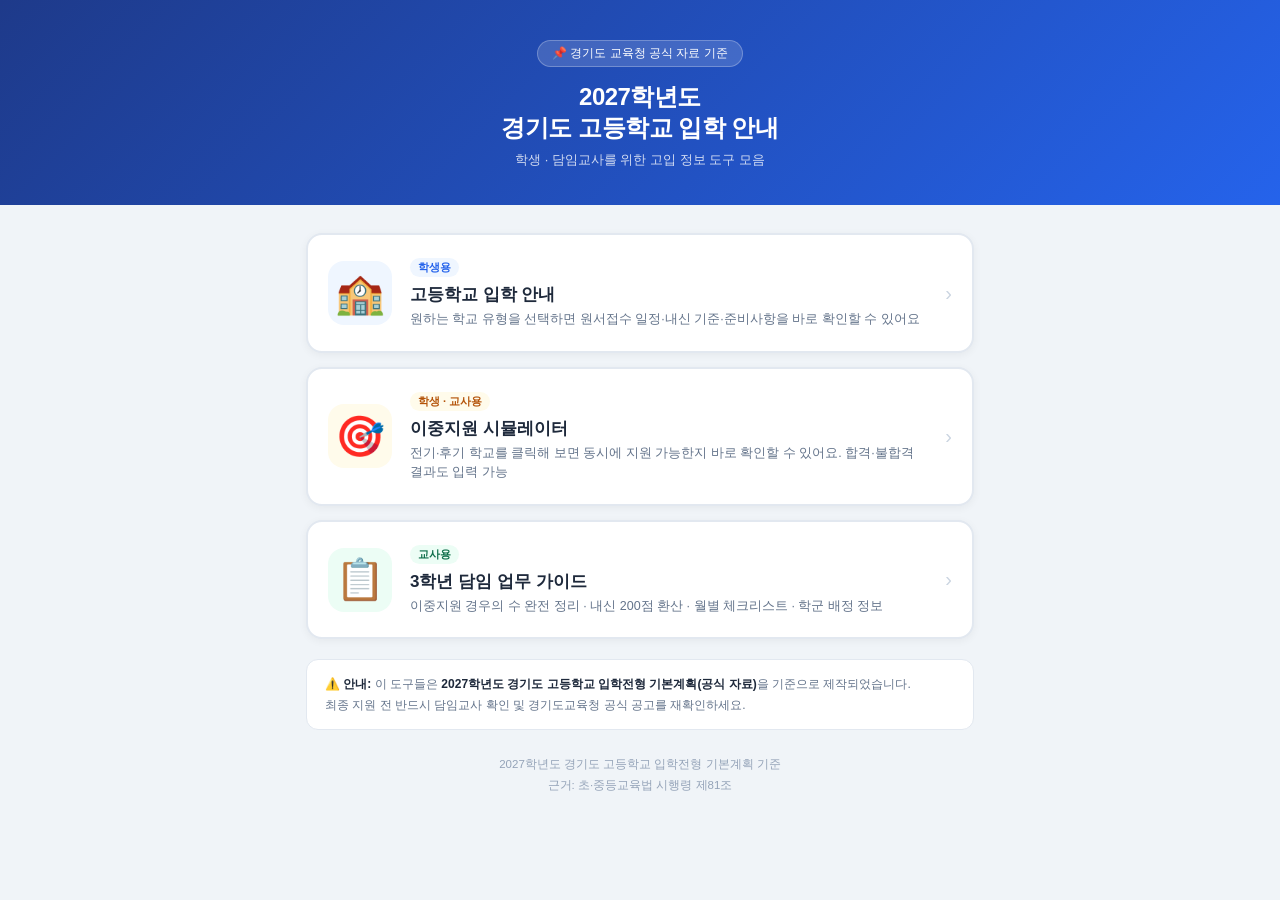
==== commit c2e69272: "index, student, guide, simulator 페이지 추가 및 네비게이션 연결" ====
--- a/index.html
+++ b/index.html
@@ -1,3388 +1,155 @@
 <!DOCTYPE html>
 <html lang="ko">
 <head>
-  <base target="_top">
-  <meta charset="UTF-8">
-  <meta name="viewport" content="width=device-width, initial-scale=1.0">
-  <title>자율동아리 통합관리</title>
-  <style>
-    /* ===== CSS 변수 ===== */
-    :root {
-      --bg: #f4f6fb;
-      --panel: rgba(255,255,255,0.92);
-      --ink: #111827;
-      --muted: #6b7280;
-      --line: rgba(17,24,39,0.08);
-      --blue: #2563eb;
-      --accent: #00a3ff;
-      --accent2: #8b5cf6;
-      --tint: rgba(37,99,235,0.08);
-      --ring: rgba(37,99,235,0.18);
-      --green: #16a34a;
-      --yellow: #f59e0b;
-      --red: #ef4444;
-      --hero: linear-gradient(145deg,rgba(255,255,255,.95),rgba(235,244,255,.96) 44%,rgba(230,250,255,.92));
-      --soft-panel: rgba(255,255,255,0.82);
-      --shadow: 0 18px 46px rgba(15,23,42,.10);
-      --one-radius: 26px;
-      --one-radius-sm: 18px;
-      /* 전술판 역할 색상 */
-      --role-front:#e5484d; --role-mid:#3478f6; --role-back:#2fa84f;
-      --role-setter:#9b51e0; --role-attacker:#ff9416; --role-neutral:#5c6bc0;
-      --empty-zone:rgba(255,214,0,.38); --empty-border:rgba(217,164,0,.9);
-      --mv-arrow:rgba(40,44,52,.45); --atk-arrow:rgba(220,38,38,.75); --srv-arrow:rgba(52,120,246,.75);
-      --band-f:rgba(229,72,77,.10); --band-m:rgba(52,120,246,.09); --band-b:rgba(47,168,79,.10);
-    }
-    body.theme-sporty {
-      --bg:#edf7ff; --blue:#0284c7; --accent:#22c55e; --accent2:#38bdf8;
-      --hero:linear-gradient(145deg,rgba(255,255,255,.96),rgba(219,242,255,.96) 48%,rgba(220,252,231,.92));
-      --tint:rgba(14,165,233,.10); --ring:rgba(14,165,233,.20);
-    }
-    body.theme-soft {
-      --bg:#fff4fa; --blue:#db2777; --accent:#8b5cf6; --accent2:#14b8a6;
-      --hero:linear-gradient(145deg,rgba(255,255,255,.96),rgba(253,231,242,.96) 50%,rgba(237,233,254,.94));
-      --tint:rgba(219,39,119,.10); --ring:rgba(219,39,119,.20);
-    }
-    body.theme-fresh {
-      --bg:#f2fbf7; --blue:#2563eb; --accent:#10b981; --accent2:#06b6d4;
-      --hero:linear-gradient(145deg,rgba(255,255,255,.96),rgba(232,247,255,.96) 46%,rgba(220,252,231,.92));
-      --tint:rgba(16,185,129,.11); --ring:rgba(16,185,129,.20);
-    }
+<meta charset="UTF-8">
+<meta name="viewport" content="width=device-width, initial-scale=1.0">
+<title>2027 경기도 고입 안내 도구</title>
+<style>
+*{margin:0;padding:0;box-sizing:border-box;}
+body{
+  font-family:'맑은 고딕','Apple SD Gothic Neo',sans-serif;
+  background:#f0f4f8; color:#1e293b; min-height:100vh;
+}
 
-    *{box-sizing:border-box;}
-    body {
-      margin:0;
-      font-family:-apple-system,BlinkMacSystemFont,"Segoe UI","Noto Sans KR",sans-serif;
-      background:
-        radial-gradient(circle at 14% 0%,rgba(37,99,235,.10),transparent 28%),
-        radial-gradient(circle at 90% 12%,rgba(16,185,129,.12),transparent 24%),
-        var(--bg);
-      color:var(--ink);
-      -webkit-tap-highlight-color:transparent;
-    }
-    button,input,select,textarea{font:inherit;}
-    button{border:0;cursor:pointer;touch-action:manipulation;transition:transform 120ms ease,box-shadow 120ms ease,background 120ms ease;}
-    button:active{transform:scale(.97);}
+/* ── 헤더 ── */
+.header{
+  background:linear-gradient(135deg,#1e3a8a 0%,#2563eb 100%);
+  color:#fff; text-align:center;
+  padding:40px 20px 36px;
+}
+.header .badge{
+  display:inline-block;
+  background:rgba(255,255,255,.15);
+  border:1px solid rgba(255,255,255,.25);
+  border-radius:20px; padding:4px 14px;
+  font-size:12px; margin-bottom:14px;
+}
+.header h1{ font-size:24px; font-weight:900; letter-spacing:-.5px; line-height:1.3; }
+.header p { font-size:13px; opacity:.8; margin-top:8px; }
 
-    .app{max-width:980px;margin:0 auto;padding:18px 16px 34px;}
+/* ── 카드 그리드 ── */
+.wrap{ max-width:700px; margin:0 auto; padding:28px 16px 60px; }
+.cards{ display:flex; flex-direction:column; gap:14px; }
 
-    /* 상단 바 */
-    .topbar{
-      position:sticky;top:8px;z-index:5;
-      display:flex;justify-content:space-between;align-items:center;gap:12px;
-      padding:12px 14px;margin-bottom:10px;
-      border:1px solid rgba(255,255,255,.72);border-radius:999px;
-      background:rgba(255,255,255,.72);box-shadow:0 12px 30px rgba(15,23,42,.08);
-      backdrop-filter:blur(22px) saturate(1.45);
-    }
-    .brand strong{font-size:18px;font-weight:950;}
-    .brand span{color:var(--muted);font-size:12px;}
+.tool-card{
+  background:#fff; border-radius:16px;
+  border:2px solid #e2e8f0;
+  padding:22px 20px;
+  text-decoration:none; color:inherit;
+  display:flex; align-items:center; gap:18px;
+  transition:all .2s;
+  box-shadow:0 2px 8px rgba(0,0,0,.05);
+}
+.tool-card:hover{
+  transform:translateY(-3px);
+  box-shadow:0 8px 24px rgba(0,0,0,.1);
+  border-color:var(--c);
+}
+.tool-card .tc-icon{
+  font-size:40px; flex-shrink:0;
+  width:64px; height:64px;
+  border-radius:16px;
+  display:flex; align-items:center; justify-content:center;
+  background:var(--cl);
+}
+.tool-card .tc-body{ flex:1; }
+.tool-card .tc-label{
+  font-size:11px; font-weight:700;
+  color:var(--c); background:var(--cl);
+  padding:2px 8px; border-radius:10px;
+  display:inline-block; margin-bottom:6px;
+}
+.tool-card .tc-name{ font-size:17px; font-weight:800; margin-bottom:4px; }
+.tool-card .tc-desc{ font-size:12.5px; color:#64748b; line-height:1.5; }
+.tool-card .tc-arrow{
+  font-size:20px; color:#cbd5e1; flex-shrink:0;
+}
 
-    /* 패널 & 히어로 */
-    .panel{
-      background:var(--soft-panel);border:1px solid rgba(255,255,255,.76);
-      border-radius:var(--one-radius);box-shadow:var(--shadow);
-      padding:18px;margin-bottom:14px;backdrop-filter:blur(18px) saturate(1.35);
-    }
-    .hero{
-      position:relative;overflow:hidden;background:var(--hero);
-      border:1px solid rgba(255,255,255,.76);border-radius:var(--one-radius);
-      box-shadow:var(--shadow);padding:24px 22px;margin-bottom:14px;
-      backdrop-filter:blur(18px) saturate(1.35);
-    }
-    .hero::after{
-      content:"";position:absolute;right:-38px;top:-42px;
-      width:142px;height:142px;border-radius:50%;
-      background:linear-gradient(135deg,rgba(37,99,235,.20),rgba(16,185,129,.16));
-      filter:blur(1px);z-index:0;
-    }
-    .hero h1{position:relative;margin:0 0 8px;font-size:30px;font-weight:950;letter-spacing:-.7px;z-index:1;}
-    .hero p{position:relative;margin:0;color:#475569;line-height:1.5;font-size:14px;max-width:720px;z-index:1;}
+/* 카드 색상 */
+.card-blue  { --c:#2563eb; --cl:#eff6ff; }
+.card-green { --c:#0e6e4a; --cl:#ecfdf5; }
+.card-amber { --c:#b45309; --cl:#fffbeb; }
 
-    .screen{display:none;} .screen.active{display:block;}
-    .grid{display:grid;gap:12px;} .grid.two{grid-template-columns:repeat(2,minmax(0,1fr));}
+/* ── 공지 ── */
+.notice{
+  margin-top:20px;
+  background:#fff; border-radius:12px;
+  border:1px solid #e2e8f0;
+  padding:14px 18px;
+  font-size:12px; color:#64748b; line-height:1.7;
+}
+.notice strong{ color:#1e293b; }
 
-    label{display:grid;gap:6px;color:var(--muted);font-size:13px;font-weight:700;}
-    input,select,textarea{
-      width:100%;border:0;border-radius:18px;min-height:48px;padding:12px;
-      background:rgba(255,255,255,.88);box-shadow:inset 0 0 0 1px rgba(17,24,39,.08);
-      color:var(--ink);outline:none;
-    }
-    textarea{min-height:84px;resize:vertical;}
-    input:focus,select:focus,textarea:focus{box-shadow:0 0 0 4px var(--ring),inset 0 0 0 1px var(--blue);}
+/* ── 푸터 ── */
+.footer{
+  text-align:center; margin-top:24px;
+  font-size:11.5px; color:#94a3b8; line-height:1.8;
+}
 
-    .btn{
-      min-height:44px;border-radius:999px;padding:0 14px;
-      background:linear-gradient(135deg,var(--blue),var(--accent));
-      color:white;font-weight:950;box-shadow:0 12px 24px rgba(37,99,235,.18);
-    }
-    .btn.saving,.choice.saving,.mission.saving{opacity:.72;}
-    .btn.secondary{background:rgba(255,255,255,.86);color:var(--blue);border:0;box-shadow:inset 0 0 0 1px rgba(17,24,39,.08),0 8px 18px rgba(15,23,42,.05);}
-    .btn.green{background:var(--green);}
-    .btn.yellow{background:var(--yellow);color:#111827;}
-    .btn.red{background:var(--red);}
-    .btn-row{display:grid;grid-template-columns:repeat(3,minmax(0,1fr));gap:8px;}
+@media(max-width:480px){
+  .header h1{ font-size:20px; }
+  .tool-card{ padding:16px 14px; gap:14px; }
+  .tool-card .tc-icon{ width:52px; height:52px; font-size:30px; border-radius:12px; }
+  .tool-card .tc-name{ font-size:15px; }
+}
+</style>
+</head>
+<body>
 
-    /* 3탭 네비게이션 */
-    .tabs{
-      display:grid;gap:4px;background:#e8eef7;
-      border-radius:var(--one-radius-sm);padding:4px;margin-bottom:14px;
-    }
-    .tabs.two{grid-template-columns:repeat(2,minmax(0,1fr));}
-    .tabs.three{grid-template-columns:repeat(3,minmax(0,1fr));}
-    .tab{
-      min-height:40px;border-radius:14px;background:transparent;
-      color:var(--muted);font-weight:800;font-size:13px;
-    }
-    .tab.active{background:white;color:var(--blue);box-shadow:0 4px 12px rgba(15,23,42,.08);}
-    .tab-pane{display:none;} .tab-pane.active{display:block;}
+<div class="header">
+  <div class="badge">📌 경기도 교육청 공식 자료 기준</div>
+  <h1>2027학년도<br>경기도 고등학교 입학 안내</h1>
+  <p>학생 · 담임교사를 위한 고입 정보 도구 모음</p>
+</div>
 
-    .section-title{display:flex;justify-content:space-between;align-items:center;gap:8px;margin:0 0 12px;}
-    .section-title h2{margin:0;font-size:20px;font-weight:950;letter-spacing:-.4px;}
-    .badge{
-      display:inline-flex;align-items:center;min-height:32px;
-      border-radius:999px;padding:6px 12px;
-      background:rgba(255,255,255,.70);box-shadow:inset 0 0 0 1px rgba(17,24,39,.06);
-      color:var(--blue);font-size:12px;font-weight:800;white-space:nowrap;
-    }
+<div class="wrap">
+  <div class="cards">
 
-    /* 오늘 카드 */
-    .today-card{
-      display:grid;gap:16px;border:1px solid rgba(255,255,255,.76);border-radius:var(--one-radius);
-      background:var(--soft-panel);padding:20px;margin-bottom:12px;box-shadow:var(--shadow);
-      backdrop-filter:blur(18px);
-    }
-    .today-head{display:flex;justify-content:space-between;align-items:flex-start;gap:12px;}
-    .today-title{display:grid;gap:5px;}
-    .today-title b{font-size:26px;font-weight:950;letter-spacing:-.5px;color:var(--ink);}
-    .today-title span{color:var(--muted);font-size:13px;line-height:1.45;}
-    .progress-ring{
-      flex:0 0 70px;width:70px;height:70px;border-radius:50%;
-      display:grid;place-items:center;
-      background:conic-gradient(var(--green) var(--mission-progress,0%),#e5e7eb 0);
-      box-shadow:inset 0 0 0 1px rgba(17,24,39,.06),0 12px 26px rgba(15,23,42,.08);
-      color:var(--ink);font-weight:900;font-size:15px;
-    }
-    .progress-ring span{display:grid;place-items:center;width:52px;height:52px;border-radius:50%;background:#fff;}
-    .status-row{display:grid;grid-template-columns:repeat(3,minmax(0,1fr));gap:8px;}
-    .status-pill{
-      min-height:54px;border:1px solid rgba(17,24,39,.06);border-radius:var(--one-radius-sm);
-      padding:10px;background:#f8fafc;display:grid;align-content:center;gap:4px;
-    }
-    .status-pill small{color:var(--muted);font-weight:800;font-size:11px;}
-    .status-pill b{color:var(--ink);font-size:14px;overflow-wrap:anywhere;line-height:1.25;}
-    .next-action{
-      border:0;border-radius:18px;
-      background:linear-gradient(135deg,rgba(37,99,235,.10),rgba(16,185,129,.10));
-      padding:12px;color:var(--ink);font-weight:800;line-height:1.45;
-    }
+    <!-- 학생 안내 앱 -->
+    <a class="tool-card card-blue" href="student.html">
+      <div class="tc-icon">🏫</div>
+      <div class="tc-body">
+        <div class="tc-label">학생용</div>
+        <div class="tc-name">고등학교 입학 안내</div>
+        <div class="tc-desc">원하는 학교 유형을 선택하면 원서접수 일정·내신 기준·준비사항을 바로 확인할 수 있어요</div>
+      </div>
+      <div class="tc-arrow">›</div>
+    </a>
 
-    /* 핵심 동작 카드 */
-    .must-card{
-      display:grid;grid-template-columns:minmax(0,1fr) auto;gap:12px;align-items:center;
-      border:1px solid rgba(255,255,255,.76);border-radius:var(--one-radius);
-      background:var(--soft-panel);padding:18px;margin-bottom:12px;
-      box-shadow:var(--shadow);backdrop-filter:blur(18px);
-      position:relative;overflow:hidden;
-    }
-    .must-card::before{
-      content:"";position:absolute;left:0;top:0;bottom:0;width:7px;
-      background:linear-gradient(180deg,var(--blue),var(--accent));
-    }
-    .must-copy{display:grid;gap:5px;}
-    .must-copy small{color:var(--blue);font-weight:900;font-size:12px;letter-spacing:.2px;}
-    .must-copy b{font-size:24px;font-weight:950;letter-spacing:-.4px;color:var(--ink);}
-    .must-copy span{color:var(--muted);font-size:13px;line-height:1.45;}
-    .must-done{
-      min-width:92px;min-height:52px;border-radius:999px;
-      background:linear-gradient(135deg,var(--blue),var(--accent));
-      color:#fff;font-weight:950;box-shadow:0 12px 24px rgba(37,99,235,.18);
-    }
-    .must-done.complete{background:var(--green);}
+    <!-- 이중지원 시뮬레이터 -->
+    <a class="tool-card card-amber" href="simulator.html">
+      <div class="tc-icon">🎯</div>
+      <div class="tc-body">
+        <div class="tc-label">학생 · 교사용</div>
+        <div class="tc-name">이중지원 시뮬레이터</div>
+        <div class="tc-desc">전기·후기 학교를 클릭해 보면 동시에 지원 가능한지 바로 확인할 수 있어요. 합격·불합격 결과도 입력 가능</div>
+      </div>
+      <div class="tc-arrow">›</div>
+    </a>
 
-    /* 선택 버튼 */
-    .choice-grid{display:grid;grid-template-columns:repeat(2,minmax(0,1fr));gap:10px;}
-    .choice{
-      min-height:82px;border-radius:var(--one-radius-sm);border:1px solid rgba(17,24,39,.06);
-      background:rgba(255,255,255,.82);color:var(--ink);font-weight:900;font-size:19px;
-      box-shadow:0 10px 26px rgba(15,23,42,.05);
-    }
-    .choice.active{
-      background:linear-gradient(145deg,rgba(255,255,255,.98),var(--tint));
-      box-shadow:inset 0 0 0 2px var(--ring),0 14px 28px rgba(15,23,42,.07);
-    }
-    .theme-picker{display:grid;grid-template-columns:repeat(3,minmax(0,1fr));gap:8px;}
-    .theme-card{
-      min-height:58px;border-radius:var(--one-radius-sm);border:1px solid rgba(17,24,39,.06);
-      background:rgba(255,255,255,.82);color:var(--ink);font-weight:900;
-    }
-    .theme-card.active{border-color:var(--blue);color:var(--blue);background:var(--tint);}
-    .theme-card[data-theme="sporty"]{border-top:5px solid #0ea5e9;}
-    .theme-card[data-theme="soft"]{border-top:5px solid #ec4899;}
-    .theme-card[data-theme="fresh"]{border-top:5px solid #10b981;}
-    .student-options{display:grid;grid-template-columns:repeat(2,minmax(0,1fr));gap:14px;margin-bottom:12px;}
+    <!-- 담임 가이드 -->
+    <a class="tool-card card-green" href="guide.html">
+      <div class="tc-icon">📋</div>
+      <div class="tc-body">
+        <div class="tc-label">교사용</div>
+        <div class="tc-name">3학년 담임 업무 가이드</div>
+        <div class="tc-desc">이중지원 경우의 수 완전 정리 · 내신 200점 환산 · 월별 체크리스트 · 학군 배정 정보</div>
+      </div>
+      <div class="tc-arrow">›</div>
+    </a>
 
-    /* 동작/미션/기록 */
-    .list{display:grid;gap:8px;padding:0;margin:0;list-style:none;}
-    .list li{
-      background:rgba(255,255,255,.82);border:1px solid rgba(17,24,39,.06);
-      border-radius:var(--one-radius-sm);padding:12px;line-height:1.45;
-    }
-    .mission{
-      display:grid;grid-template-columns:30px 1fr;align-items:center;gap:10px;
-      background:rgba(255,255,255,.82);border:1px solid rgba(17,24,39,.06);
-      border-radius:var(--one-radius-sm);padding:14px 16px;
-    }
-    .mission.complete{border-color:var(--green);background:#ecfdf5;}
-    .mission input{width:22px;height:22px;box-shadow:none;accent-color:var(--blue);}
-    .mission span{color:var(--ink);font-weight:850;line-height:1.45;}
-
-    .action-item{
-      display:grid;grid-template-columns:30px minmax(0,1fr);align-items:start;gap:12px;
-      padding:16px;border-radius:24px;background:rgba(255,255,255,.88);
-      border:1px solid rgba(17,24,39,.06);box-shadow:0 12px 28px rgba(15,23,42,.06);
-      position:relative;overflow:hidden;
-    }
-    .action-item::after{
-      content:"";position:absolute;right:-34px;top:-44px;
-      width:112px;height:112px;border-radius:50%;background:var(--tint);z-index:0;
-    }
-    .action-item>input,.action-item>.action-text{position:relative;z-index:1;}
-    .action-item input{accent-color:var(--blue);transform:scale(1.08);margin-top:4px;width:22px;height:22px;box-shadow:none;}
-    .action-item.complete{background:linear-gradient(145deg,rgba(236,253,245,.95),rgba(255,255,255,.92));border-color:rgba(22,163,74,.22);}
-    .action-text{display:grid;gap:8px;}
-    .action-title-row{display:flex;flex-direction:row-reverse;justify-content:flex-end;align-items:center;gap:9px;}
-    .action-title-row b{font-size:18px;font-weight:950;line-height:1.3;letter-spacing:-.2px;}
-    .action-order{
-      display:inline-grid;place-items:center;min-width:30px;height:30px;border-radius:999px;
-      background:linear-gradient(135deg,var(--blue),var(--accent));color:white;
-      font-size:13px;font-weight:950;box-shadow:0 8px 16px rgba(37,99,235,.18);flex:0 0 auto;
-    }
-    .action-desc{display:block;margin-top:8px;color:#475569;font-size:14px;font-weight:750;line-height:1.52;}
-    .action-video{
-      display:inline-flex;align-items:center;justify-content:center;
-      min-height:40px;margin-top:12px;padding:0 15px;border-radius:999px;
-      background:linear-gradient(135deg,var(--blue),var(--accent));
-      color:#fff;text-decoration:none;font-weight:950;font-size:13px;width:fit-content;
-      box-shadow:0 12px 24px rgba(37,99,235,.18);
-    }
-    .action-video.empty{background:#e5e7eb;color:#6b7280;box-shadow:none;pointer-events:none;}
-
-    .mini-table{width:100%;border-collapse:collapse;font-size:13px;}
-    .mini-table th,.mini-table td{padding:9px 7px;border-bottom:1px solid #e5e7eb;text-align:left;vertical-align:top;}
-    .mini-table th{color:var(--muted);font-size:12px;background:rgba(255,255,255,.70);}
-
-    .stats{display:grid;grid-template-columns:repeat(4,minmax(0,1fr));gap:8px;}
-    .stat{background:#fff;border:1px solid var(--line);border-radius:var(--one-radius-sm);padding:12px;}
-    .stat b{display:block;font-size:22px;margin-bottom:4px;}
-    .stat span{color:var(--muted);font-size:12px;font-weight:700;}
-
-    .notice{border-radius:var(--one-radius-sm);padding:12px;background:#fff7ed;color:#9a3412;border:1px solid #fed7aa;font-weight:700;line-height:1.5;}
-    .goal-grid{display:grid;grid-template-columns:repeat(3,minmax(0,1fr));gap:8px;}
-    .goal{border-radius:var(--one-radius-sm);border:1px solid rgba(17,24,39,.06);background:rgba(255,255,255,.82);padding:12px;box-shadow:0 8px 18px rgba(15,23,42,.05);}
-    .goal b{display:block;margin-bottom:6px;color:var(--blue);font-size:13px;}
-    .goal span{color:#344054;font-size:14px;line-height:1.45;}
-
-    .toast{position:fixed;left:50%;bottom:22px;transform:translateX(-50%);max-width:calc(100vw - 32px);background:rgba(17,24,39,.88);color:white;border-radius:999px;padding:12px 14px;box-shadow:var(--shadow);display:none;z-index:10;font-size:14px;backdrop-filter:blur(16px);}
-    .toast.show{display:block;}
-    .admin-scroll{overflow-x:auto;}
-
-
-    /* ===== 배구 전술판 v2 (pigu 스타일) ===== */
-    .vb2-sim{display:flex;flex-direction:column;gap:8px;padding:10px 8px;background:var(--bg);min-height:0;}
-    .vb2-topbar{display:flex;align-items:center;justify-content:space-between;gap:6px;flex-wrap:wrap;}
-    .vb2-tabs{display:flex;gap:5px;flex-wrap:wrap;}
-    .vb2-tabs button{
-      padding:6px 13px;border-radius:8px;font-weight:800;font-size:12px;cursor:pointer;
-      border:1.5px solid rgba(17,24,39,.10);background:rgba(255,255,255,.82);
-      transition:background .15s,color .15s;
-    }
-    .vb2-tabs button.vb2-tab-on{color:#fff;background:var(--blue);border-color:var(--blue);}
-    .vb2-mode-sel{font-size:12px;font-weight:800;color:var(--muted);}
-    .vb2-mode-sel select{
-      font-size:12px;font-weight:800;border-radius:8px;border:1.5px solid var(--line);
-      background:#fff;padding:4px 8px;cursor:pointer;
-    }
-    .vb2-main{display:grid;grid-template-columns:1fr;gap:8px;}
-    @media(min-width:540px){.vb2-main{grid-template-columns:200px 1fr;align-items:start;}}
-    @media(min-width:760px){.vb2-main{grid-template-columns:220px 1fr;}}
-    .vb2-stage{display:flex;flex-direction:column;align-items:center;}
-    .vb2-field-wrap{
-      position:relative;
-      width:100%;max-width:340px;
-      aspect-ratio:400/820;
-      overflow:hidden;border-radius:14px;
-      box-shadow:0 8px 28px rgba(10,20,40,.45);
-    }
-    @media(min-width:540px){.vb2-field-wrap{width:min(54vw,300px);}}
-    .vb2-field-svg,.vb2-arrow-svg{
-      position:absolute;inset:0;width:100%;height:100%;
-    }
-    .vb2-arrow-svg{z-index:4;pointer-events:none;overflow:visible;}
-    .vb2-player-layer{position:absolute;inset:0;z-index:5;}
-    .vb2-ball-layer{position:absolute;inset:0;z-index:8;pointer-events:none;}
-    .vb2-player{
-      position:absolute;
-      width:clamp(22px,7.5vw,34px);height:clamp(22px,7.5vw,34px);
-      border-radius:50%;color:#fff;
-      font-size:clamp(9px,3vw,12px);font-weight:900;text-align:center;line-height:1;
-      display:flex;flex-direction:column;align-items:center;justify-content:center;gap:1px;
-      transform:translate(-50%,-50%);
-      border:2.5px solid rgba(255,255,255,.55);
-      box-shadow:0 2px 8px rgba(0,0,0,.4);
-      transition:left .7s cubic-bezier(.25,.8,.25,1),top .7s cubic-bezier(.25,.8,.25,1);
-      cursor:default;user-select:none;
-    }
-    .vb2-player.home{background:#2563eb;}
-    .vb2-player.away{background:#dc2626;}
-    .vb2-player .vb2-num{font-size:clamp(10px,3.5vw,13px);font-weight:900;line-height:1;}
-    .vb2-player .vb2-role{font-size:clamp(7px,2vw,9px);opacity:.85;line-height:1;}
-    .vb2-ball{
-      position:absolute;
-      width:clamp(14px,4.5vw,22px);height:clamp(14px,4.5vw,22px);
-      border-radius:50%;background:#f59e0b;
-      border:2px solid #fff;
-      transform:translate(-50%,-50%);
-      box-shadow:0 2px 8px rgba(0,0,0,.45);
-      transition:left .65s cubic-bezier(.25,.8,.25,1),top .65s cubic-bezier(.25,.8,.25,1);
-      z-index:8;
-    }
-    .vb2-info{
-      display:flex;flex-direction:column;gap:7px;
-      border:1px solid var(--line);border-radius:14px;
-      background:rgba(255,255,255,.96);padding:10px;
-      box-shadow:0 4px 16px rgba(15,23,42,.08);
-    }
-    .vb2-section{border-bottom:1px solid #edf2f7;padding-bottom:8px;margin-bottom:2px;}
-    .vb2-section:last-child{border-bottom:0;}
-    .vb2-section h3{margin:0 0 7px;color:var(--muted);font-size:11px;font-weight:900;text-transform:uppercase;letter-spacing:.5px;}
-    .vb2-btn-row{display:flex;flex-wrap:wrap;gap:5px;}
-    .vb2-chip{
-      flex:0 0 auto;padding:5px 10px;border-radius:8px;font-size:12px;font-weight:800;
-      border:1.5px solid rgba(17,24,39,.08);background:rgba(255,255,255,.82);cursor:pointer;
-      transition:background .15s,color .15s;white-space:nowrap;
-    }
-    .vb2-chip.on{color:#fff;background:var(--blue);border-color:var(--blue);}
-    .vb2-step-list{display:flex;gap:6px;flex-wrap:wrap;margin-bottom:4px;}
-    .vb2-step-dot{
-      width:28px;height:28px;border-radius:50%;display:flex;align-items:center;justify-content:center;
-      font-size:11px;font-weight:900;border:2px solid #d1d5db;background:#f9fafb;color:#9ca3af;cursor:pointer;
-    }
-    .vb2-step-dot.done{background:#1fa971;border-color:#1fa971;color:#fff;}
-    .vb2-step-dot.cur{background:var(--blue);border-color:var(--blue);color:#fff;}
-    .vb2-copy{padding:2px 0;}
-    .vb2-copy h3{margin:0 0 3px;font-size:13px;font-weight:900;color:var(--ink);}
-    .vb2-copy p{margin:0;font-size:12px;color:var(--muted);line-height:1.45;}
-    .vb2-actions{display:flex;gap:5px;flex-wrap:wrap;padding-top:6px;}
-    .vb2-actions button{
-      flex:1;min-width:58px;min-height:38px;border-radius:9px;font-size:12px;font-weight:800;
-      border:1.5px solid rgba(17,24,39,.08);background:rgba(255,255,255,.82);cursor:pointer;
-    }
-    .vb2-primary{color:#fff!important;background:var(--blue)!important;border-color:var(--blue)!important;}
-    .vb2-speed{display:flex;gap:3px;margin-top:4px;}
-    .vb2-speed button{
-      flex:1;min-height:28px;border-radius:7px;font-size:11px;font-weight:800;
-      border:1px solid rgba(17,24,39,.08);background:rgba(255,255,255,.8);cursor:pointer;
-    }
-    .vb2-speed button.vb2-spd-on{background:var(--blue);color:#fff;border-color:var(--blue);}
-    .vb2-loop-row{display:flex;align-items:center;gap:6px;font-size:12px;color:var(--muted);font-weight:800;}
-
-
-    /* 관련 영상 섹션 */
-    .tactic-videos{margin-top:14px;}
-    .tactic-videos h3{font-size:16px;font-weight:950;margin:0 0 10px;letter-spacing:-.3px;}
-    .video-pill-row{display:flex;flex-direction:column;gap:8px;}
-    .video-pill{
-      display:flex;align-items:center;justify-content:space-between;gap:12px;
-      background:rgba(255,255,255,.82);border:1px solid rgba(17,24,39,.06);
-      border-radius:var(--one-radius-sm);padding:12px 14px;
-      box-shadow:0 8px 18px rgba(15,23,42,.05);
-    }
-    .video-pill-info{display:grid;gap:2px;}
-    .video-pill-info b{font-size:13.5px;font-weight:850;color:var(--ink);}
-    .video-pill-info span{font-size:12px;color:var(--muted);}
-    .video-pill a{
-      flex:0 0 auto;display:inline-flex;align-items:center;justify-content:center;
-      min-height:36px;padding:0 14px;border-radius:999px;
-      background:linear-gradient(135deg,var(--blue),var(--accent));
-      color:#fff;text-decoration:none;font-weight:900;font-size:12px;white-space:nowrap;
-    }
-
-
-    /* 피구 전술판 */
-    .db-court{
-      position:relative;width:min(72vw,260px);padding-bottom:min(150%,calc(min(72vw,260px)*1.7));
-      background:#4a9e4a;
-      border:3px solid #555;border-radius:8px;overflow:hidden;margin:0 auto;
-    }
-    .db-court > *{position:absolute;}
-    #db-tokenLayer,#db-targetLayer{inset:0;width:100%;height:100%;}
-    #db-courtSvg{inset:0;width:100%;height:100%;z-index:1;pointer-events:none;}
-    .db-token{
-      position:absolute;z-index:5;
-      width:clamp(26px,7vw,38px);height:clamp(26px,7vw,38px);
-      display:grid;place-items:center;
-      border:3px solid #fff;border-radius:50%;color:#fff;
-      font-size:clamp(9px,2.5vw,11px);font-weight:900;
-      transform:translate(-50%,-50%);
-      box-shadow:0 4px 9px rgba(15,23,42,.22);
-      transition:left 4000ms cubic-bezier(.25,.1,.25,1),top 4000ms cubic-bezier(.25,.1,.3,1);
-      cursor:pointer;
-    }
-    .db-token.home{background:#c9354b;}
-    .db-token.away{background:#2e7dd7;}
-    .db-token.ball{
-      z-index:7;width:clamp(16px,4.5vw,24px);height:clamp(16px,4.5vw,24px);
-      color:#3a2300;background:#f59e0b;border-width:2px;font-size:10px;
-      transition:left 700ms cubic-bezier(.3,.1,.3,1),top 700ms cubic-bezier(.3,.1,.3,1);
-    }
-    .db-token.selected{outline:4px solid rgba(16,185,129,.4);}
-    .db-target{
-      position:absolute;z-index:4;width:26px;height:26px;
-      display:grid;place-items:center;
-      border:2px dashed rgba(15,23,42,.6);border-radius:50%;
-      color:#172033;background:rgba(255,255,255,.75);
-      transform:translate(-50%,-50%);font-size:9px;font-weight:900;pointer-events:none;
-    }
-
-    /* 피구 플레이스홀더 */
-    .dodge-placeholder{text-align:center;padding:24px 16px;}
-    .dodge-placeholder .big-ico{font-size:52px;margin-bottom:12px;}
-    .dodge-placeholder h3{font-size:20px;font-weight:950;margin:0 0 8px;}
-    .dodge-placeholder p{color:var(--muted);line-height:1.55;margin:0 0 18px;font-size:14px;}
-    /* 피구 상태바 */
-    .db-statusbar{display:flex;gap:8px;flex-wrap:wrap;padding:6px 0;margin-bottom:6px;}
-    .db-atk-badge{background:#fee2e2;color:#991b1b;padding:3px 10px;border-radius:20px;font-weight:900;font-size:12px;}
-    .db-pass-badge{background:#fef3c7;color:#92400e;padding:3px 10px;border-radius:20px;font-weight:900;font-size:12px;}
-    .db-timer-badge{background:#ede9fe;color:#5b21b6;padding:3px 10px;border-radius:20px;font-weight:900;font-size:12px;}
-    /* 판정 버튼 바 */
-    .db-judgment-bar{display:flex;flex-wrap:wrap;gap:5px;margin:6px 0;}
-    .db-fault-btn{font-size:11px;padding:4px 9px;border-radius:8px;border:1.5px solid #f87171;
-      background:#fff;color:#b91c1c;cursor:pointer;font-weight:700;}
-    .db-fault-btn:active{background:#fee2e2;}
-    /* 판정 알림 */
-    .db-fault-alert{background:#fef2f2;border:2px solid #f87171;border-radius:10px;
-      padding:8px 12px;font-size:13px;font-weight:700;color:#991b1b;margin:6px 0;}
-
-
-    @media(max-width:720px){
-      .app{padding:14px 12px 28px;}
-      .topbar{border-radius:24px;align-items:center;}
-      .hero h1{font-size:27px;}
-      .hero,.panel,.today-card,.must-card{border-radius:24px;}
-      .status-row{grid-template-columns:1fr 1fr 1fr;}
-      .action-item{grid-template-columns:30px 1fr;gap:10px;padding:12px;}
-      .action-video{width:100%;}
-      .student-options,.goal-grid,.stats{grid-template-columns:1fr;}
-      .btn-row{grid-template-columns:1fr;}
-      .must-card{grid-template-columns:1fr;}
-      .must-done{width:100%;}
-      .mini-table{min-width:680px;}
-      .today-head{display:grid;grid-template-columns:1fr 70px;}
-    }
-
-    /* 오류 배너 */
-    #errorBanner{display:none;position:fixed;top:0;left:0;right:0;z-index:9999;
-      background:#dc2626;color:#fff;padding:12px 16px;font-size:13px;font-weight:700;
-      text-align:center;white-space:pre-wrap;}
-    #errorBanner.show{display:block;}
-  
-  /* ── 동아리 선택 모달 ── */
-  #clubModal{
-    display:none;position:fixed;inset:0;z-index:9000;
-    background:rgba(15,23,42,0.72);
-    align-items:center;justify-content:center;
-  }
-  #clubModal.show{display:flex;}
-  .club-modal-box{
-    background:#fff;border-radius:20px;
-    padding:36px 28px 32px;width:min(92vw,360px);
-    text-align:center;box-shadow:0 20px 60px rgba(0,0,0,.25);
-  }
-  .club-modal-box h2{margin:0 0 6px;font-size:22px;color:#0f172a;}
-  .club-modal-box p{margin:0 0 28px;color:#64748b;font-size:14px;}
-  .club-btn-grid{display:grid;grid-template-columns:1fr 1fr;gap:14px;}
-  .club-btn{
-    padding:28px 12px;border:2px solid #e2e8f0;border-radius:16px;
-    background:#f8fafc;font-size:18px;font-weight:700;cursor:pointer;
-    transition:border-color .15s,background .15s,transform .1s;
-    display:flex;flex-direction:column;align-items:center;gap:8px;
-  }
-  .club-btn span.icon{font-size:36px;}
-  .club-btn:hover{border-color:var(--blue);background:#eff6ff;transform:translateY(-2px);}
-  .club-btn.volleyball:hover{border-color:#3b82f6;background:#eff6ff;}
-  .club-btn.dodgeball:hover{border-color:#f59e0b;background:#fffbeb;}
-  .club-skip{margin-top:18px;font-size:13px;color:#94a3b8;cursor:pointer;text-decoration:underline;}
-
-    /* ── 피구 시뮬레이터 (pg-) ── */
-    .pg-sim {
-      display: grid;
-      grid-template-rows: auto 1fr;
-      height: 100%;
-      min-height: 520px;
-      gap: 8px;
-      padding: 10px;
-      background: #121722;
-      border-radius: 12px;
-      color: #f3f7ff;
-      font-family: Arial, "Noto Sans KR", sans-serif;
-    }
-    .pg-topbar {
-      display: flex;
-      align-items: center;
-      gap: 10px;
-      flex-wrap: wrap;
-    }
-    .pg-tabs {
-      display: flex;
-      gap: 6px;
-      flex-wrap: wrap;
-      flex: 1;
-    }
-    .pg-tab {
-      border: 1px solid #39465b;
-      background: #1b2331;
-      color: #aebbd0;
-      padding: 8px 14px;
-      border-radius: 8px;
-      font-size: 14px;
-      font-weight: 800;
-      cursor: pointer;
-    }
-    .pg-tab.pg-active {
-      background: #e9f3ff;
-      color: #0b2442;
-      border-color: #e9f3ff;
-    }
-    .pg-mode-row {
-      display: flex;
-      align-items: center;
-      gap: 6px;
-      color: #aebbd0;
-      font-size: 13px;
-      font-weight: 800;
-    }
-    .pg-mode-row select {
-      background: #121a28;
-      border: 1px solid #4a5970;
-      color: #f3f7ff;
-      border-radius: 6px;
-      padding: 5px 8px;
-      font-size: 13px;
-    }
-    .pg-main {
-      display: grid;
-      grid-template-columns: 1fr 240px;
-      gap: 10px;
-      min-height: 0;
-      overflow: hidden;
-    }
-    .pg-stage {
-      display: flex;
-      align-items: center;
-      justify-content: center;
-      background: #0d121c;
-      border: 1px solid #28364d;
-      border-radius: 8px;
-      padding: 8px;
-      min-height: 0;
-      overflow: hidden;
-    }
-    .pg-field-wrap {
-      position: relative;
-      /* 데스크탑: 높이 기준 */
-      height: 100%;
-      max-height: 100%;
-      aspect-ratio: 520 / 820;
-      /* 최소 너비 보장 */
-      min-width: 120px;
-    }
-    .pg-field-svg, .pg-arrow-svg, .pg-player-layer, .pg-ball-layer {
-      position: absolute;
-      inset: 0;
-      width: 100%;
-      height: 100%;
-    }
-    .pg-field-svg {
-      filter: drop-shadow(0 10px 20px rgba(0,0,0,.4));
-    }
-    .pg-arrow-svg {
-      pointer-events: none;
-      overflow: visible;
-    }
-    .pg-player-layer, .pg-ball-layer {
-      pointer-events: none;
-    }
-    .pg-player {
-      position: absolute;
-      width: clamp(22px, 2.8vw, 32px);
-      height: clamp(22px, 2.8vw, 32px);
-      border-radius: 50%;
-      display: grid;
-      place-items: center;
-      transform: translate(-50%, -50%);
-      color: white;
-      font-size: clamp(12px, 1.4vw, 17px);
-      font-weight: 900;
-      border: 2px solid rgba(255,255,255,.86);
-      box-shadow: 0 4px 10px rgba(0,0,0,.35);
-      transition-property: left, top, opacity, transform;
-      transition-timing-function: cubic-bezier(.22,.8,.25,1);
-    }
-    .pg-player.pg-ours    { background: #2078ff; }
-    .pg-player.pg-theirs  { background: #ef3d4d; }
-    .pg-player.pg-blocker { background: #19b46b; color: #062615; border-color: #ddffe9; }
-    .pg-player.pg-attacker {
-      background: #8f5bff;
-      border-color: #efe8ff;
-      box-shadow: 0 0 0 4px rgba(143,91,255,.24), 0 4px 10px rgba(0,0,0,.35);
-    }
-    .pg-player.pg-outfielder {
-      background: #ffd84d;
-      color: #1f2530;
-      border-color: currentColor;
-      box-shadow: 0 0 0 4px rgba(255,216,77,.28), 0 4px 10px rgba(0,0,0,.35);
-    }
-    .pg-player.pg-hidden {
-      opacity: 0;
-      transform: translate(-50%, -50%) scale(.72);
-    }
-    .pg-ball {
-      position: absolute;
-      width: clamp(18px, 2.8vw, 28px);
-      height: clamp(18px, 2.8vw, 28px);
-      transform: translate(-50%, -50%);
-      border-radius: 50%;
-      background: radial-gradient(circle at 34% 30%, #fff3ba 0 16%, #ffde42 18% 54%, #e38c00 56% 100%);
-      border: 2px solid #fff5bc;
-      box-shadow: 0 4px 10px rgba(0,0,0,.38), 0 0 16px rgba(255,217,64,.45);
-      transition-property: left, top, opacity;
-      transition-timing-function: cubic-bezier(.22,.8,.25,1);
-    }
-    .pg-info {
-      display: grid;
-      grid-template-rows: 1fr auto;
-      gap: 8px;
-      min-height: 0;
-      overflow: hidden;
-    }
-    .pg-step-list {
-      overflow-y: auto;
-      background: #1b2331;
-      border: 1px solid #39465b;
-      border-radius: 8px;
-      padding: 6px;
-    }
-    .pg-step-item {
-      width: 100%;
-      text-align: left;
-      border: 1px solid transparent;
-      background: transparent;
-      color: #aebbd0;
-      border-radius: 6px;
-      padding: 8px 10px;
-      font-size: 13px;
-      font-weight: 800;
-      cursor: pointer;
-      display: block;
-    }
-    .pg-step-item.pg-step-active {
-      color: white;
-      background: #222c3d;
-      border-color: #526176;
-    }
-    .pg-bottom {
-      background: #1b2331;
-      border: 1px solid #39465b;
-      border-radius: 8px;
-      padding: 10px;
-    }
-    .pg-copy h3 {
-      margin: 0 0 4px;
-      font-size: 15px;
-      color: #f3f7ff;
-    }
-    .pg-copy p {
-      margin: 0 0 8px;
-      color: #aebbd0;
-      font-size: 13px;
-      line-height: 1.45;
-    }
-    .pg-actions {
-      display: grid;
-      grid-template-columns: repeat(3, 1fr);
-      gap: 6px;
-    }
-    .pg-actions button, .pg-speed button {
-      border: 1px solid #526176;
-      background: #111a28;
-      color: #f3f7ff;
-      border-radius: 6px;
-      padding: 6px;
-      font-size: 13px;
-      font-weight: 800;
-      cursor: pointer;
-    }
-    .pg-primary {
-      background: #e9f3ff !important;
-      color: #0b2442 !important;
-      border-color: #e9f3ff !important;
-    }
-    .pg-speed {
-      grid-column: 1 / -1;
-      display: grid;
-      grid-template-columns: repeat(4, 1fr);
-      gap: 4px;
-    }
-    .pg-speed-active {
-      background: #2c94ff !important;
-      border-color: #2c94ff !important;
-    }
-    .pg-loop {
-      grid-column: 1 / -1;
-      display: flex;
-      align-items: center;
-      gap: 6px;
-      color: #aebbd0;
-      font-size: 12px;
-      font-weight: 800;
-      cursor: pointer;
-    }
-    /* ── 피구 모바일 레이아웃 ── */
-    @media (max-width: 760px) {
-      /* sim 최소높이 해제 - 모바일은 콘텐츠 높이로 */
-      .pg-sim { min-height: auto; padding: 8px 6px; gap: 6px; }
-
-      /* 탭 버튼 작게 */
-      .pg-tab { padding: 6px 10px; font-size: 12px; }
-
-      /* 메인: 1열로 스택 */
-      .pg-main {
-        grid-template-columns: 1fr;
-        grid-template-rows: auto auto;
-        overflow: visible;
-      }
-
-      /* 스테이지: 자연 높이로 */
-      .pg-stage { padding: 4px; min-height: 0; }
-
-      /* 핵심 수정: 경기장을 너비 기준으로 비율 유지 */
-      .pg-field-wrap {
-        width: 100% !important;
-        height: auto !important;
-        max-height: none !important;
-        aspect-ratio: 520 / 820;
-      }
-
-      /* 선수 크기 모바일 최적화 */
-      .pg-player {
-        width: clamp(20px, 7vw, 28px);
-        height: clamp(20px, 7vw, 28px);
-        font-size: clamp(10px, 3.5vw, 15px);
-        border-width: 1.5px;
-      }
-      .pg-ball {
-        width: clamp(16px, 5.5vw, 24px);
-        height: clamp(16px, 5.5vw, 24px);
-      }
-
-      /* 사이드 패널: 최대 높이 + 스크롤 */
-      .pg-info { max-height: 240px; overflow-y: auto; }
-    }
-
-  
-    /* 피구 드래그·제거·저장 */
-    .pg-player { cursor: grab; user-select: none; touch-action: none; }
-    .pg-player:active { cursor: grabbing; z-index: 100; }
-    .pg-player.pg-elim { opacity: 0.18; filter: grayscale(1) brightness(.6); pointer-events: all; }
-    .pg-player.pg-dragging { z-index: 200; transition: none !important; box-shadow: 0 0 0 3px #fff456, 0 8px 20px rgba(0,0,0,.5); }
-    .pg-save-bar {
-      display: flex; gap: 6px; align-items: center; flex-wrap: wrap;
-      padding: 8px 10px; background: #1b2331; border: 1px solid #39465b;
-      border-radius: 8px; margin-bottom: 6px;
-    }
-    .pg-save-bar span { color: #aebbd0; font-size: 12px; font-weight: 800; flex: 1; }
-    .pg-save-bar button {
-      border: 1px solid #526176; background: #111a28; color: #f3f7ff;
-      border-radius: 6px; padding: 5px 10px; font-size: 12px; font-weight: 800; cursor: pointer;
-    }
-    .pg-save-bar button.pg-save-ok { background: #19b46b; border-color: #19b46b; color: #fff; }
-    .pg-elim-bar {
-      display: flex; gap: 6px; align-items: center; flex-wrap: wrap;
-      padding: 6px 10px; background: #1a1520; border: 1px solid #39465b;
-      border-radius: 8px; margin-bottom: 4px; font-size: 12px; color: #aebbd0; font-weight: 800;
-    }
-    .pg-elim-bar button {
-      border: 1px solid #526176; background: #111a28; color: #f3f7ff;
-      border-radius: 6px; padding: 4px 9px; font-size: 11px; font-weight: 800; cursor: pointer;
-    }
-
-  
-    /* 공 게임모드 */
-    .pg-ball { cursor: pointer; }
-    /* 공 던지기 비행 애니메이션 */
-    .pg-ball.pg-throwing {
-      transition: left .28s cubic-bezier(.5,0,.3,1), top .28s cubic-bezier(.5,0,.3,1) !important;
-      transform: translate(-50%,-50%) scale(.55) !important;
-      opacity: .85 !important;
-    }
-    /* 홀드 중 선수 하이라이트 */
-    .pg-player.pg-hold-target {
-      animation: pgHoldPulse .18s ease-in-out infinite alternate;
-    }
-    @keyframes pgHoldPulse {
-      from { box-shadow: 0 0 0 3px #ff4444, 0 0 8px #ff4444; }
-      to   { box-shadow: 0 0 0 6px #ff2222, 0 0 20px rgba(255,50,50,.6); }
-    }
-    .pg-ball.pg-ball-active {
-      box-shadow: 0 0 0 5px #fff456, 0 0 24px rgba(255,220,0,.9), 0 5px 12px rgba(0,0,0,.4);
-      animation: pgBallPulse .7s ease-in-out infinite;
-    }
-    @keyframes pgBallPulse {
-      0%,100% { transform: translate(-50%,-50%) scale(1); }
-      50% { transform: translate(-50%,-50%) scale(1.22); }
-    }
-    .pg-player.pg-hit1::before { content:"●"; position:absolute; top:-7px; right:-5px; font-size:10px; color:#ff6b6b; }
-    .pg-player.pg-hit2::before { content:"●●"; position:absolute; top:-7px; right:-8px; font-size:9px; color:#ff2222; letter-spacing:-1px; }
-    /* 내야 아웃 순간 플래시 (내야에 있을 때만) */
-    @keyframes pgElimFlash {
-      0%   { opacity:1; filter:none; transform:translate(-50%,-50%) scale(1); }
-      40%  { opacity:0.15; filter:grayscale(1) brightness(.4); transform:translate(-50%,-50%) scale(.85); }
-      100% { opacity:0.1; filter:grayscale(1); transform:translate(-50%,-50%) scale(.8); }
-    }
-    .pg-player.pg-elim-flash {
-      animation: pgElimFlash .45s ease forwards;
-      pointer-events:none;
-    }
-    /* 외야 활동 중 (흐릿하지 않음, 금색 테두리) */
-    .pg-player.pg-in-outfield {
-      opacity:1 !important; filter:none !important;
-      box-shadow:0 0 0 3px #ffd700, 0 2px 8px rgba(0,0,0,.5) !important;
-    }
-    /* 호환용 stub (기존 pg-elim 은 이제 사용 안 함) */
-    .pg-player.pg-elim { opacity:.22; filter:grayscale(1) brightness(.5); pointer-events:all; }
-    .pg-player.pg-can-hit { cursor:crosshair; box-shadow:0 0 0 3px #ff4444, 0 5px 12px rgba(0,0,0,.35) !important; }
-    .pg-player.pg-can-pass { cursor:pointer; box-shadow:0 0 0 3px #44ff88, 0 5px 12px rgba(0,0,0,.35) !important; }
-    .pg-mode-toggle { display:flex; gap:5px; margin-bottom:6px; }
-    .pg-mode-toggle button {
-      flex:1; border:1px solid #526176; background:#111a28; color:#aebbd0;
-      border-radius:6px; padding:6px; font-size:12px; font-weight:800; cursor:pointer;
-    }
-    .pg-mode-toggle button.pg-mode-on { background:#2c94ff; border-color:#2c94ff; color:#fff; }
-    .pg-score-bar {
-      display:flex; gap:8px; align-items:center; background:#0d121c;
-      border:1px solid #39465b; border-radius:8px; padding:7px 10px; margin-bottom:6px;
-      font-size:13px; font-weight:800;
-    }
-    .pg-score-bar .pg-s-us { color:#60a5fa; flex:1; }
-    .pg-score-bar .pg-s-th { color:#f87171; flex:1; text-align:right; }
-    .pg-score-bar .pg-s-mid { color:#aebbd0; font-size:11px; }
-    .pg-hit-sel { background:#121a28; border:1px solid #4a5970; color:#f3f7ff;
-                  border-radius:6px; padding:4px 6px; font-size:12px; font-weight:800; }
-    .pg-sim-btns { display:flex; gap:5px; flex-wrap:wrap; margin-top:6px; }
-    .pg-sim-btns button {
-      flex:1; min-width:60px; border:1px solid #526176; background:#111a28; color:#f3f7ff;
-      border-radius:6px; padding:6px 4px; font-size:12px; font-weight:800; cursor:pointer;
-    }
-    .pg-sim-btns .pg-save-ok { background:#19b46b; border-color:#19b46b; color:#fff; }
-    .pg-out-snap { border:1px dashed rgba(255,189,125,.5); border-radius:4px; }
-
-  </style>
-</head>
-<body class="theme-fresh">
-<div id="errorBanner"></div>
-<main class="app">
-
-  <header class="topbar">
-    <div class="brand">
-      <strong>자율동아리 통합관리</strong>
-      <span id="todayText">오늘의 훈련을 확인하세요</span>
-    </div>
-    <button class="btn secondary" onclick="showScreen('adminLogin')">관리자</button>
-  </header>
-
-  <!-- ===== 로그인 화면 ===== -->
-  <section id="loginScreen" class="screen active">
-    <div class="hero">
-      <h1>배구·피구 동아리</h1>
-      <p>학년, 반, 번호, 이름을 입력하고 로그인하세요.</p>
-    </div>
-    <div class="panel grid">
-      <div class="grid two">
-        <label>학년<select id="grade"><option value="">선택</option><option>1</option><option>2</option><option>3</option></select></label>
-        <label>반<input id="classNo" type="number" min="1" max="20" placeholder="예: 3"></label>
-        <label>번호<input id="number" type="number" min="1" max="40" placeholder="예: 12"></label>
-        <label>이름<input id="name" type="text" placeholder="홍길동"></label>
-      </div>
-      <label>성별
-        <select id="gender">
-          <option>선택 안 함</option><option>남학생</option><option>여학생</option>
-        </select>
-      </label>
-      <div style="display:flex;gap:8px;flex-wrap:wrap;">
-        <button class="btn" type="button" style="flex:2;min-width:120px" onclick="doLogin()">학생 로그인</button>
-        <button class="btn secondary" type="button" style="flex:1;min-width:80px" onclick="doGuest()">게스트 입장</button>
-      </div>
-    </div>
-  </section>
-
-
-  <!-- ===== 동아리 선택 모달 ===== -->
-  <div id="clubModal">
-    <div class="club-modal-box">
-      <h2>내 동아리 선택</h2>
-      <p>어느 동아리 소속인가요?</p>
-      <div class="club-btn-grid">
-        <button class="club-btn volleyball" onclick="selectClubModal('배구')">
-          <span class="icon">🏐</span>배구
-        </button>
-        <button class="club-btn dodgeball" onclick="selectClubModal('피구')">
-          <span class="icon">🔴</span>피구
-        </button>
-      </div>
-      <div class="club-skip" onclick="selectClubModal('')">나중에 선택</div>
-    </div>
   </div>
 
-  <!-- ===== 학생 화면 (3탭) ===== -->
-  <section id="studentScreen" class="screen">
-    <div class="hero">
-      <h1 id="studentTitle">학생 화면</h1>
-      <p id="studentSub">동아리와 훈련 단계를 확인하세요.</p>
-    </div>
+  <div class="notice">
+    ⚠️ <strong>안내:</strong> 이 도구들은 <strong>2027학년도 경기도 고등학교 입학전형 기본계획(공식 자료)</strong>을 기준으로 제작되었습니다.<br>
+    최종 지원 전 반드시 담임교사 확인 및 경기도교육청 공식 공고를 재확인하세요.
+  </div>
 
-    <!-- 3탭 네비게이션 -->
-    <div class="tabs three" id="mainTabs">
-      <button class="tab active" data-tab="home" onclick="switchTab('home',this)">🏠 홈</button>
-      <button class="tab" data-tab="tactics" onclick="switchTab('tactics',this)">📋 전술학습</button>
-      <button class="tab" data-tab="records" onclick="switchTab('records',this)">📊 기록</button>
-    </div>
+  <div class="footer">
+    2027학년도 경기도 고등학교 입학전형 기본계획 기준<br>
+    근거: 초·중등교육법 시행령 제81조
+  </div>
+</div>
 
-    <!-- 홈 탭 -->
-    <div id="tab-home" class="tab-pane active">
-      <div class="must-card">
-        <div class="must-copy">
-          <small>오늘 이건 꼭 하고 간다</small>
-          <b id="mustTitle">동아리를 선택하세요</b>
-          <span id="mustTip">오늘의 핵심 동작이 여기에 표시됩니다.</span>
-        </div>
-        <button class="must-done" id="mustButton" type="button" onclick="completeMustAction()">완료</button>
-      </div>
-
-      <div class="today-card">
-        <div class="today-head">
-          <div class="today-title">
-            <b id="visualClub">오늘 루틴</b>
-            <span id="visualMission">동아리를 선택하면 오늘 할 동작이 표시됩니다.</span>
-          </div>
-          <div class="progress-ring" id="missionProgress"><span id="quickMission">0/0</span></div>
-        </div>
-        <div class="status-row">
-          <div class="status-pill"><small>출결</small><b id="quickAttendance">미확인</b></div>
-          <div class="status-pill"><small>단계</small><b id="quickLevel">초급</b></div>
-          <div class="status-pill"><small>동작</small><b id="quickAction">준비 전</b></div>
-        </div>
-        <div class="next-action" id="nextAction">첫 동작을 완료하면 진행률이 올라갑니다.</div>
-      </div>
-
-      <div class="student-options">
-        <div class="panel">
-          <div class="section-title"><h2>내 동아리</h2><span class="badge" id="clubBadge">미선택</span></div>
-          <div class="choice-grid" id="clubChoices"></div>
-        </div>
-        <div class="panel">
-          <div class="section-title"><h2>훈련 단계</h2><span class="badge" id="levelBadge">초급</span></div>
-          <label>현재 단계<select id="levelSelect" onchange="changeLevel()"></select></label>
-        </div>
-      </div>
-
-      <div class="panel">
-        <div class="section-title"><h2>오늘의 미션 체크</h2><span class="badge" id="attendanceBadge" style="margin-left:auto;">미확인</span></div>
-        <div class="grid" id="missionList"></div>
-      </div>
-
-      <div class="panel">
-        <div class="section-title"><h2>오늘 할 동작</h2></div>
-        <ul class="list" id="programList"></ul>
-      </div>
-
-      <button class="btn secondary" style="width:100%;margin-top:4px;" onclick="logout()">로그아웃</button>
-    </div><!-- /tab-home -->
-
-    <!-- 전술학습 탭 -->
-    <div id="tab-tactics" class="tab-pane">
-
-      <!-- 배구 전술판 v2 (피구 스타일) -->
-      <div id="tacticVolley" hidden>
-        <div class="vb2-sim">
-          <header class="vb2-topbar">
-            <div class="section-title" style="margin:0;"><h2 style="margin:0;">🏐 배구 전술판</h2></div>
-            <div class="vb2-mode-sel">
-              <select id="vb2-modeSelect" onchange="VB.setMode(this.value)">
-                <option value="9">9인제 (기본)</option>
-                <option value="6">6인제 (미니)</option>
-                <option value="5">5인제 (미니)</option>
-              </select>
-            </div>
-          </header>
-
-          <div class="vb2-main">
-            <!-- 왼쪽: 전술 선택 + 컨트롤 -->
-            <div class="vb2-info">
-              <!-- 포메이션 -->
-              <div class="vb2-section">
-                <h3>포메이션</h3>
-                <div id="vb2-formBtns" class="vb2-btn-row"></div>
-              </div>
-              <!-- 전술 시나리오 -->
-              <div class="vb2-section">
-                <h3>전술 시나리오</h3>
-                <div id="vb2-tacBtns" class="vb2-btn-row"></div>
-              </div>
-              <!-- 스텝 인디케이터 -->
-              <div class="vb2-step-list" id="vb2-stepList"></div>
-              <!-- 제목/설명 -->
-              <div class="vb2-copy">
-                <h3 id="vb2-stepTitle">전술 선택</h3>
-                <p id="vb2-stepDesc">왼쪽 전술 시나리오를 선택하면 단계별로 이동을 보여줍니다.</p>
-              </div>
-              <!-- 컨트롤 버튼 -->
-              <div class="vb2-actions">
-                <button class="vb2-primary" id="vb2-nextBtn" onclick="VB.next()">다음 ▶</button>
-                <button id="vb2-playBtn" onclick="VB.play()">재생</button>
-                <button id="vb2-resetBtn" onclick="VB.reset()">처음</button>
-              </div>
-              <!-- 속도 -->
-              <div class="vb2-speed" id="vb2-speedBtns">
-                <button type="button" data-vb2spd="0.5">0.5x</button>
-                <button type="button" class="vb2-spd-on" data-vb2spd="1">1x</button>
-                <button type="button" data-vb2spd="1.5">1.5x</button>
-                <button type="button" data-vb2spd="2">2x</button>
-              </div>
-              <div class="vb2-loop-row">
-                <label><input id="vb2-loopChk" type="checkbox"> 자동반복</label>
-              </div>
-              <!-- 자유 시뮬레이션 패널 -->
-              <div class="vb2-section" style="margin-top:8px;">
-                <h3>⚡ 자유 시뮬레이션</h3>
-                <div style="font-size:11px;color:var(--muted);margin-bottom:7px;line-height:1.4;">
-                  코트 클릭 또는 버튼으로 공을 이동하면<br>선수 대형이 자동으로 변경됩니다
-                </div>
-                <div class="vb2-btn-row">
-                  <button class="vb2-chip" id="vb2-simAtk" onclick="VB.simState('atk')">🏐 우리 공격</button>
-                  <button class="vb2-chip" id="vb2-simDef" onclick="VB.simState('def')">🛡 우리 수비</button>
-                </div>
-                <div id="vb2-simHint" style="font-size:11px;color:#aebbd0;margin-top:5px;display:none;">
-                  코트를 클릭하면 공이 이동합니다
-                </div>
-              </div>
-            </div>
-
-            <!-- 오른쪽: SVG 코트 -->
-            <div class="vb2-stage">
-              <div class="vb2-field-wrap" id="vb2-fieldWrap">
-                <!-- 코트 배경 SVG -->
-                <svg class="vb2-field-svg" viewBox="0 0 400 820" xmlns="http://www.w3.org/2000/svg">
-                  <!-- 배경 -->
-                  <rect x="0" y="0" width="400" height="820" fill="#1a2540"/>
-                  <!-- 코트 내부 -->
-                  <rect x="30" y="15" width="340" height="790" rx="10" fill="#2a7a3a"/>
-                  <!-- 엔드라인 -->
-                  <rect x="30" y="15" width="340" height="790" rx="10" fill="none" stroke="#5ccd7e" stroke-width="2.5"/>
-                  <!-- 네트 -->
-                  <rect x="28" y="407" width="344" height="6" rx="3" fill="#e2e8f0"/>
-                  <text x="200" y="403" text-anchor="middle" fill="#c8d6e8" font-size="10" font-weight="900" opacity=".8">NET</text>
-                  <!-- 어택 라인 (점선) -->
-                  <line x1="30" y1="275" x2="370" y2="275" stroke="#5ccd7e" stroke-width="1.5" stroke-dasharray="8,5" opacity=".55"/>
-                  <line x1="30" y1="545" x2="370" y2="545" stroke="#5ccd7e" stroke-width="1.5" stroke-dasharray="8,5" opacity=".55"/>
-                  <!-- 서비스 존 (우리팀 뒤) -->
-                  <rect x="30" y="807" width="340" height="10" rx="3" fill="none" stroke="#5ccd7e" stroke-width="1" stroke-dasharray="5,3" opacity=".3"/>
-                  <!-- 레이블 -->
-                  <text x="200" y="130" text-anchor="middle" fill="#c8d6e8" font-size="15" font-weight="900" opacity=".22">상대 코트</text>
-                  <text x="200" y="690" text-anchor="middle" fill="#c8d6e8" font-size="15" font-weight="900" opacity=".22">우리 코트</text>
-                  <!-- 포지션 번호 가이드 (희미) -->
-                  <text x="80" y="393" text-anchor="middle" fill="#fff" font-size="12" opacity=".12">②</text>
-                  <text x="200" y="393" text-anchor="middle" fill="#fff" font-size="12" opacity=".12">③</text>
-                  <text x="320" y="393" text-anchor="middle" fill="#fff" font-size="12" opacity=".12">④</text>
-                  <text x="320" y="730" text-anchor="middle" fill="#fff" font-size="12" opacity=".12">①</text>
-                  <text x="200" y="730" text-anchor="middle" fill="#fff" font-size="12" opacity=".12">⑥</text>
-                  <text x="80" y="730" text-anchor="middle" fill="#fff" font-size="12" opacity=".12">⑤</text>
-                </svg>
-                <!-- 화살표 레이어 -->
-                <svg class="vb2-arrow-svg" id="vb2-arrowSvg" viewBox="0 0 400 820" preserveAspectRatio="none">
-                  <defs>
-                    <marker id="vb2-ah" markerWidth="10" markerHeight="10" refX="9" refY="5" orient="auto">
-                      <path d="M0 0 L10 5 L0 10z" fill="#ffd84d"/>
-                    </marker>
-                    <marker id="vb2-ahb" markerWidth="10" markerHeight="10" refX="9" refY="5" orient="auto">
-                      <path d="M0 0 L10 5 L0 10z" fill="rgba(255,255,255,.65)"/>
-                    </marker>
-                  </defs>
-                </svg>
-                <!-- 선수 레이어 -->
-                <div class="vb2-player-layer" id="vb2-playerLayer"></div>
-                <!-- 공 레이어 -->
-                <div class="vb2-ball-layer">
-                  <div class="vb2-ball" id="vb2-ball"></div>
-                </div>
-              </div>
-            </div>
-          </div>
-        </div>
-      </div>
-
-        </div>
-      </div>
-
-      <!-- 피구 전술판 -->
-      <div id="tacticDodge" hidden>
-        <div class="pg-sim">
-          <header class="pg-topbar">
-            <nav class="pg-tabs" aria-label="전술 탭"></nav>
-            <div class="pg-mode-row">
-              <label for="pg-modeSelect">인원</label>
-              <select id="pg-modeSelect">
-                <option value="12">12명</option>
-                <option value="8">8명</option>
-                <option value="5">5명</option>
-                <option value="3">3명</option>
-              </select>
-            </div>
-          </header>
-          <div class="pg-main">
-            <div class="pg-stage">
-              <div class="pg-field-wrap" id="pg-fieldWrap">
-                <svg class="pg-field-svg" viewBox="0 0 520 820" xmlns="http://www.w3.org/2000/svg">
-                  <rect x="0" y="0" width="520" height="820" fill="#ffffff"/>
-                  <rect x="38" y="25" width="444" height="770" rx="20" fill="none" stroke="#6d675b" stroke-width="26"/>
-                  <rect x="63" y="54" width="394" height="712" fill="#bcefff"/>
-                  <rect x="104" y="96"  width="312" height="154" fill="#ffbd7d" stroke="#fff2d8" stroke-width="3"/>
-                  <rect x="104" y="570" width="312" height="154" fill="#ffbd7d" stroke="#fff2d8" stroke-width="3"/>
-                  <rect x="164" y="156" width="192" height="508" fill="#009b9a" stroke="#ffffff" stroke-width="4"/>
-                  <line x1="164" y1="410" x2="356" y2="410" stroke="#ffffff" stroke-width="3"/>
-                  <circle cx="260" cy="410" r="29" fill="#ff6d6d" stroke="#ffffff" stroke-width="3" opacity=".92"/>
-                  <text x="260" y="135" fill="#5e3511" font-size="22" font-weight="900" text-anchor="middle">우리팀 외야</text>
-                  <text x="260" y="704" fill="#5e3511" font-size="22" font-weight="900" text-anchor="middle">상대팀 외야</text>
-                  <text x="260" y="285" fill="#006b6a" font-size="38" font-weight="900" text-anchor="middle" opacity=".18">상대 내야</text>
-                  <text x="260" y="543" fill="#006b6a" font-size="38" font-weight="900" text-anchor="middle" opacity=".18">우리 내야</text>
-                </svg>
-                <svg class="pg-arrow-svg" id="pg-arrowSvg" viewBox="0 0 520 820" aria-hidden="true">
-                  <defs>
-                    <marker id="pg-arrowHead" markerWidth="12" markerHeight="12" refX="10" refY="6" orient="auto">
-                      <path d="M 0 0 L 12 6 L 0 12 z" fill="#fff456"/>
-                    </marker>
-                  </defs>
-                </svg>
-                <div class="pg-player-layer" id="pg-playerLayer"></div>
-                <div class="pg-ball-layer">
-                  <div class="pg-ball" id="pg-ball"></div>
-                </div>
-              </div>
-            </div>
-            <aside class="pg-info">
-              <!-- 필드 설명: 스텝 리스트 + 재생 컨트롤 -->
-              <div id="pg-field-panel">
-                <div class="pg-step-list" id="pg-stepList"></div>
-                <div class="pg-bottom">
-                  <div class="pg-copy">
-                    <h3 id="pg-stepTitle"></h3>
-                    <p id="pg-stepDesc"></p>
-                  </div>
-                  <div class="pg-actions">
-                    <button class="pg-primary" id="pg-nextBtn" type="button">다음 ▶</button>
-                    <button id="pg-playBtn" type="button">재생</button>
-                    <button id="pg-resetBtn" type="button">처음</button>
-                    <div class="pg-speed" id="pg-speedButtons">
-                      <button type="button" data-pgspeed="0.5">0.5x</button>
-                      <button class="pg-speed-active" type="button" data-pgspeed="1">1x</button>
-                      <button type="button" data-pgspeed="1.5">1.5x</button>
-                      <button type="button" data-pgspeed="2">2x</button>
-                    </div>
-                    <label class="pg-loop"><input id="pg-loopCheck" type="checkbox"> 자동반복</label>
-                  </div>
-                </div>
-              </div>
-              <!-- 자유 편집/시뮬 패널 -->
-              <div id="pg-edit-panel" style="display:none;">
-                <div class="pg-mode-toggle">
-                  <button id="pg-modeDrag" type="button">✏️ 편집</button>
-                  <button id="pg-modeGame" class="pg-mode-on" type="button">⚽ 시뮬</button>
-                </div>
-                <div class="pg-score-bar" id="pg-scoreBar">
-                  <span class="pg-s-us" id="pg-scoreUs">우리팀 12명</span>
-                  <span class="pg-s-mid">vs</span>
-                  <span class="pg-s-th" id="pg-scoreTh">상대팀 12명</span>
-                </div>
-                <div style="display:flex;align-items:center;gap:6px;margin-bottom:6px;color:#aebbd0;font-size:12px;font-weight:800;">
-                  <span>아웃 조건</span>
-                  <select id="pg-hitSel" class="pg-hit-sel">
-                    <option value="1">1회 피격</option>
-                    <option value="2">2회 피격</option>
-                  </select>
-                  <button id="pg-elimResetBtn" style="margin-left:auto;border:1px solid #526176;background:#111a28;color:#f3f7ff;border-radius:6px;padding:4px 8px;font-size:11px;font-weight:800;cursor:pointer;" type="button">전원복귀</button>
-                </div>
-                <div id="pg-simHint" style="color:#aebbd0;font-size:12px;padding:6px 0;">
-                  선수를 드래그해 위치를 조정하세요. 더블클릭 또는 외야 영역으로 드래그 → 아웃
-                </div>
-                <div id="pg-gameHint" style="display:none;color:#ffd84d;font-size:12px;padding:6px 0;">
-                  🟡 공 클릭 → 번호 클릭으로 패스/공격 · 더블클릭 선수 → 아웃
-                </div>
-                <div class="pg-sim-btns">
-                  <button id="pg-saveBtn" type="button">💾 저장</button>
-                  <button id="pg-loadBtn" type="button">📂 불러오기</button>
-                  <button id="pg-editResetBtn" type="button">초기화</button>
-                </div>
-                <div style="color:#aebbd0;font-size:11px;margin-top:4px;" id="pg-saveLabel">저장 없음</div>
-              </div>
-            </aside>
-          </div>
-        </div>
-      </div>
-
-      <!-- 동아리 미선택 -->
-      <div id="tacticNone">
-        <div class="panel">
-          <div class="notice" style="text-align:center;padding:24px;">
-            <div style="font-size:40px;margin-bottom:12px;">🏐🎯</div>
-            <b>홈 탭에서 동아리를 먼저 선택해주세요.</b><br>
-            <span style="color:var(--muted);font-size:13px;">배구 또는 피구를 선택하면 맞춤 전술학습 화면이 열립니다.</span>
-          </div>
-        </div>
-      </div>
-
-    </div><!-- /tab-tactics -->
-
-    <!-- 기록 탭 -->
-    <div id="tab-records" class="tab-pane">
-      <div class="panel">
-        <div class="section-title"><h2>최근 기록</h2></div>
-        <div class="admin-scroll">
-          <table class="mini-table">
-            <thead><tr><th>날짜</th><th>종류</th><th>값</th><th>메모</th></tr></thead>
-            <tbody id="recordRows"></tbody>
-          </table>
-        </div>
-      </div>
-      <div class="panel grid">
-        <div class="section-title"><h2>개인 기록 입력</h2></div>
-        <div class="grid two">
-          <label>기록 종류
-            <select id="recordType">
-              <option value="">선택</option>
-              <option>서브 성공</option><option>패스 성공</option><option>캐치 성공</option>
-              <option>공격 성공</option><option>체력 기록</option><option>기타</option>
-            </select>
-          </label>
-          <label>기록 값<input id="recordValue" placeholder="예: 8회, 12초"></label>
-        </div>
-        <label>메모<textarea id="recordMemo" placeholder="오늘 느낀 점이나 선생님 피드백"></textarea></label>
-        <button class="btn" type="button" id="recordSaveBtn" onclick="saveRecord()">기록 저장</button>
-      </div>
-    </div><!-- /tab-records -->
-
-  </section><!-- /studentScreen -->
-
-  <!-- ===== 관리자 로그인 ===== -->
-  <section id="adminLoginScreen" class="screen">
-    <div class="panel grid">
-      <div class="section-title"><h2>관리자 로그인</h2></div>
-      <label>비밀번호<input id="adminPassword" type="password" placeholder="초기 비밀번호: 1234"></label>
-      <button class="btn" onclick="adminLogin()">관리자 화면 열기</button>
-      <button class="btn secondary" onclick="showScreen(currentStudent ? 'student' : 'login')">돌아가기</button>
-    </div>
-  </section>
-
-  <!-- ===== 관리자 대시보드 ===== -->
-  <section id="adminScreen" class="screen">
-    <div class="hero">
-      <h1>관리자 대시보드</h1>
-      <p id="adminDate">전체 학생 출석, 미션 달성률, 단계, 기록 향상도를 확인합니다.</p>
-    </div>
-    <div class="panel">
-      <div class="section-title"><h2>오늘 출석 현황</h2><button class="btn secondary" onclick="refreshAdmin()">새로고침</button></div>
-      <div class="stats" id="attendanceStats"></div>
-    </div>
-    <div class="panel">
-      <div class="section-title"><h2>우수 학생 추천</h2></div>
-      <ul class="list" id="excellentList"></ul>
-    </div>
-    <div class="panel">
-      <div class="section-title"><h2>학생별 현황</h2></div>
-      <div class="admin-scroll">
-        <table class="mini-table">
-          <thead><tr><th>학생</th><th>동아리</th><th>출결</th><th>미션</th><th>단계</th><th>향상도</th><th>기록수</th></tr></thead>
-          <tbody id="adminRows"></tbody>
-        </table>
-      </div>
-    </div>
-    <div class="panel grid">
-      <div class="section-title"><h2>비밀번호 변경</h2></div>
-      <div class="grid two">
-        <label>현재<input id="currentPassword" type="password"></label>
-        <label>새 비밀번호<input id="nextPassword" type="password"></label>
-      </div>
-      <button class="btn secondary" onclick="changeAdminPassword()">변경</button>
-    </div>
-  </section>
-
-</main>
-<div id="toast" class="toast"></div>
-
-<script>
-
-/* ── 오류 진단 ── */
-window.onerror = function(msg, src, line, col, err) {
-  var b = document.getElementById('errorBanner');
-  if(b){ b.textContent = 'JS 오류 (line '+line+'): '+msg; b.classList.add('show'); }
-  return false;
-};
-function showError(msg) {
-  var b = document.getElementById('errorBanner');
-  if(b){ b.textContent = msg; b.classList.add('show'); }
-}
-
-/* ============================================================
-   기존 앱 JS (원본 유지)
-   ============================================================ */
-let currentStudent = null;
-let dashboard = null;
-let adminPasswordCache = '';
-
-const localTrainingPreview = {
-  '배구': {
-    '초급': {
-      program: ['언더핸드 패스 자세 만들기','벽 패스 30회','서브 기본 동작 연습'],
-      missions: ['언더핸드 패스 20회 성공','서브 라인 넘기기 5회','친구에게 정확히 패스 10회'],
-      videos: [
-        {title:'언더핸드 패스 따라하기',focus:'팔 모양과 무릎 사용',url:'https://www.youtube.com/results?search_query=중학생+배구+언더핸드+패스+기초'},
-        {title:'오버핸드 패스 기초',focus:'손 모양과 공 받는 위치',url:'https://www.youtube.com/results?search_query=배구+오버핸드+패스+기초'},
-        {title:'서브 기본 동작',focus:'공 올리기와 임팩트',url:'https://www.youtube.com/results?search_query=배구+언더핸드+서브+기초'}
-      ]
-    }
-  },
-  '피구': {
-    '초급': {
-      program: ['옆으로 서서 반대발 내딛기','어깨-팔꿈치-손목 순서로 던지기','콘이나 벽 목표 맞히기'],
-      missions: ['같은 자세로 목표 던지기 10회','좌우 피하기 20회','가슴 앞 캐치 5회'],
-      videos: [
-        {title:'정확하게 던지는 자세',focus:'옆으로 서기, 반대발, 목표 보고 던지기',url:'https://www.youtube.com/results?search_query=피구+정확하게+던지는+자세'},
-        {title:'공 던질 때 팔 동작',focus:'팔꿈치와 손목 사용',url:'https://www.youtube.com/results?search_query=피구+공+던지는+법+팔꿈치+손목'},
-        {title:'목표 맞히기 연습',focus:'같은 자세로 10번 반복',url:'https://www.youtube.com/results?search_query=피구+목표+맞히기+던지기+연습'}
-      ]
-    }
-  }
-};
-
-function showScreen(name) {
-  document.querySelectorAll('.screen').forEach(function(el){ el.classList.remove('active'); });
-  var screenMap = {login:'loginScreen',student:'studentScreen',adminLogin:'adminLoginScreen',admin:'adminScreen'};
-  var target = document.getElementById(screenMap[name]);
-  if (target) target.classList.add('active');
-}
-
-function switchTab(name, btn) {
-  document.querySelectorAll('.tab-pane').forEach(p => p.classList.remove('active'));
-  document.querySelectorAll('#mainTabs .tab').forEach(t => t.classList.remove('active'));
-  document.getElementById('tab-' + name).classList.add('active');
-  if (btn) btn.classList.add('active');
-  if (name === 'tactics') {
-    const club = currentStudent && currentStudent.club;
-    updateTacticTab(club);
-  }
-}
-
-/* ── GAS API URL (배포 후 여기에 주소 입력) ── */
-var GAS_API_URL = 'https://script.google.com/macros/s/AKfycbwP0zsW0CJo4ZulD-X5hlwrKT7CiHJE2cZZLTvFhFOdj-MYThcdjg5dmXvpL0v-gIpB/exec';
-
-function runServer(fnName, args, onSuccess, onFailure) {
-  /* 로컬 미리보기 (GAS_API_URL 미설정 시) */
-  if (!GAS_API_URL) {
-    var handled = runLocalPreview(fnName, args, onSuccess);
-    if (!handled) {
-      var msg = '로컬 미리보기입니다.';
-      if (onFailure) onFailure({message:msg});
-      showToast(msg);
-    }
-    return;
-  }
-  /* fetch API로 GAS doPost 호출 */
-  fetch(GAS_API_URL, {
-    method: 'POST',
-    headers: {'Content-Type': 'text/plain'},
-    body: JSON.stringify({fn: fnName, args: args || []})
-  })
-  .then(function(r) { return r.json(); })
-  .then(function(r) {
-    if (r.ok) {
-      onSuccess(r.data);
-    } else {
-      var err = {message: r.error || '서버 오류'};
-      if (onFailure) onFailure(err);
-      else showToast(err.message);
-    }
-  })
-  .catch(function(err) {
-    if (onFailure) onFailure(err);
-    else showToast(err.message || '네트워크 오류');
-  });
-}
-
-function runLocalPreview(fnName, args, onSuccess) {
-  if (fnName === 'loginStudent') {
-    const data = makeLocalDashboard(args[0], '피구');
-    setTimeout(() => onSuccess(data), 120);
-    showToast('로컬 미리보기: 저장 없이 화면만 확인합니다.');
-    return true;
-  }
-  if (fnName === 'saveStudentClubQuick') {
-    const club = args[1];
-    const training = (localTrainingPreview[club] || localTrainingPreview['배구'])['초급'];
-    setTimeout(() => onSuccess({club, level:'초급', training}), 120);
-    return true;
-  }
-  if (['saveActionStatus','saveMissionStatus','markAttendance'].includes(fnName)) {
-    // 로컬에서도 대시보드 상태 실제 반영
-    if (fnName === 'markAttendance') {
-      if (dashboard) dashboard.attendanceStatus = args[1];
-    }
-    if (fnName === 'saveMissionStatus') {
-      if (dashboard) { dashboard.missionStatuses = dashboard.missionStatuses||{}; dashboard.missionStatuses[args[1]] = (args[2]===true||args[2]==='true'); }
-    }
-    if (fnName === 'saveActionStatus') {
-      if (dashboard) { dashboard.actionStatuses = dashboard.actionStatuses||{}; dashboard.actionStatuses[args[1]] = (args[2]===true||args[2]==='true'); }
-    }
-    setTimeout(() => onSuccess(dashboard), 120);
-    return true;
-  }
-  return false;
-}
-
-function makeLocalDashboard(payload, club) {
-  // club이 비어 있으면 localStorage에서 마지막 선택 복원
-  if (!club) {
-    var sid = [payload.grade,payload.classNo,payload.number,payload.name].join('-');
-    club = localStorage.getItem('club_'+sid) || '';
-  }
-  return {
-    date: new Date().toISOString().slice(0,10),
-    levels: ['초급','중급 전','중급','중급 후반','고급'],
-    clubs: ['배구','피구'],
-    student: {
-      studentId: [payload.grade,payload.classNo,payload.number,payload.name].join('-'),
-      grade: payload.grade, classNo: payload.classNo, number: payload.number,
-      name: payload.name, gender: payload.gender, theme: payload.theme, club, level: '초급'
-    },
-    attendanceStatus: '미확인',
-    training: (localTrainingPreview[club] || localTrainingPreview['배구'])['초급'],
-    missionStatuses: {}, actionStatuses: {}, recentRecords: []
-  };
-}
-
-function _gv(id){ var e=document.getElementById(id); return e ? e.value.trim() : ''; }
-
-
-/* ── 동아리 선택 모달 ── */
-var _pendingPayload = null;
-
-function showClubModal(payload) {
-  _pendingPayload = payload;
-  // 항상 동아리 선택 모달 표시
-  var modal = document.getElementById('clubModal');
-  if (modal) modal.classList.add('show');
-}
-
-function selectClubModal(club) {
-  var modal = document.getElementById('clubModal');
-  modal.classList.remove('show');
-  _enterStudentScreen(_pendingPayload, club);
-}
-
-function _enterStudentScreen(payload, club) {
-  _goStudentScreen(payload);
-  if (club) {
-    try { localStorage.setItem('club_'+ [payload.grade,payload.classNo,payload.number,payload.name].join('-'), club); } catch(e) {}
-  }
-  var data = makeLocalDashboard(payload, club);
-  try { renderStudent(data); } catch(e) {}
-  // 서버 데이터 반영은 doLogin에서 별도 처리
-  updateTacticTab(club);
-}
-
-function _goStudentScreen(payload) {
-  /* 화면 전환 */
-  document.querySelectorAll('.screen').forEach(function(s){ s.classList.remove('active'); });
-  document.getElementById('studentScreen').classList.add('active');
-  /* 헤더 업데이트 */
-  var h = document.getElementById('todayText');
-  if(h) h.textContent = new Date().toISOString().slice(0,10);
-  var t = document.getElementById('studentTitle');
-  if(t) t.textContent = (payload.name||'게스트') + ' 학생';
-  var sub = document.getElementById('studentSub');
-  if(sub) sub.textContent = (payload.grade?payload.grade+'학년 ':'')+
-    (payload.classNo?payload.classNo+'반 ':'')+
-    (payload.number?payload.number+'번 · ':'')+
-    (payload.gender||'선택 안 함');
-}
-
-function doGuest() {
-  var payload = {grade:'0', classNo:'0', number:'0', name:'게스트', gender:'선택 안 함', theme:'fresh'};
-  showClubModal(payload);
-  showToast('게스트 모드 — 저장 없이 전술판·기능 체험 가능합니다');
-}
-
-function doLogin() {
-  var grade   = _gv('grade');
-  var classNo = _gv('classNo');
-  var number  = _gv('number');
-  var name    = _gv('name');
-  var gender  = _gv('gender') || '선택 안 함';
-
-  if (!grade || !classNo || !number || !name) {
-    alert('학년, 반, 번호, 이름을 모두 입력해주세요.');
-    return;
-  }
-
-  var payload = {grade:grade, classNo:classNo, number:number, name:name, gender:gender, theme:'fresh'};
-
-  /* ── 동아리 선택 후 화면 전환 ── */
-  var cacheKey = dashboardCacheKey(payload);
-  var cached   = readDashboardCache(cacheKey);
-  // 항상 동아리 선택 모달을 거쳐 진입 (localStorage에 저장된 동아리 있으면 자동 스킵)
-  showClubModal(payload);
-  if (cached) {
-    showToast('저장된 데이터 표시 중 · 서버에서 업데이트 중...');
-  }
-
-  /* ── 백그라운드에서 GAS 서버 실제 데이터 로드 ── */
-  if (!GAS_API_URL) return;
-  fetch(GAS_API_URL, {
-    method:'POST',
-    headers:{'Content-Type':'text/plain'},
-    body: JSON.stringify({fn:'loginStudent', args:[payload]})
-  })
-  .then(function(r){ return r.json(); })
-  .then(function(r){
-    if(r.ok){
-      try { renderStudent(r.data); } catch(e){}
-      showToast('서버 데이터 불러옴 ✓');
-    } else {
-      showToast('서버 오류 (로컬 데이터 사용 중): ' + (r.error||''));
-    }
-  })
-  .catch(function(e){
-    showToast('서버 연결 실패 — 로컬 데이터로 표시 중');
-  });
-}
-
-function dashboardCacheKey(p) {
-  return ['dashboard',p.grade,p.classNo,p.number,p.name].join(':');
-}
-function readDashboardCache(key) {
-  try {
-    const raw = localStorage.getItem(key);
-    if (!raw) return null;
-    const c = JSON.parse(raw);
-    if (Date.now() - c.savedAt > 1000*60*60*12) return null;
-    return c.data;
-  } catch(e) { return null; }
-}
-function writeDashboardCache(key, data) {
-  try { localStorage.setItem(key, JSON.stringify({savedAt:Date.now(), data})); } catch(e) {}
-}
-
-function renderStudent(data) {
-  try {
-  dashboard = data; currentStudent = data.student;
-  var todayEl = document.getElementById('todayText');
-  if(todayEl) todayEl.textContent = data.date;
-  document.getElementById('studentTitle').textContent = data.student.name + ' 학생';
-  document.getElementById('studentSub').textContent = data.student.grade+'학년 '+data.student.classNo+'반 '+data.student.number+'번 · '+(data.student.gender||'선택 안 함');
-  document.getElementById('clubBadge').textContent = data.student.club || '미선택';
-  document.getElementById('levelBadge').textContent = data.student.level || '초급';
-  document.getElementById('attendanceBadge').textContent = data.attendanceStatus || '미확인';
-  renderVisualSummary(data);
-  renderClubChoices(data);
-  renderLevelSelect(data);
-  renderTraining(data);
-  renderRecords(data.recentRecords || []);
-  writeDashboardCache(dashboardCacheKey({
-    grade:data.student.grade, classNo:data.student.classNo,
-    number:data.student.number, name:data.student.name
-  }), data);
-  // 동아리 설정 시 전술탭 항상 준비
-  updateTacticTab(data.student.club);
-
-  } catch(e) { showError('renderStudent 오류: ' + e.message + ' (line ' + (e.lineNumber||'?') + ')'); }
-}
-
-function renderVisualSummary(data) {
-  const club = data.student.club || '오늘 루틴';
-  const level = data.student.level || '초급';
-  const total = data.training ? data.training.missions.length : 0;
-  const done = Object.values(data.missionStatuses||{}).filter(Boolean).length;
-  const actionDone = Object.values(data.actionStatuses||{}).filter(Boolean).length;
-  const actionTotal = data.training ? data.training.program.length : 0;
-  const percent = total ? Math.round(done/total*100) : 0;
-  document.getElementById('visualClub').textContent = data.student.club ? `${club} · ${level}` : '오늘 루틴';
-  document.getElementById('visualMission').textContent = data.training
-    ? `미션 ${done}/${total} · 동작 ${actionDone}/${actionTotal}`
-    : '동아리를 선택하면 오늘 할 동작이 표시됩니다.';
-  document.getElementById('quickAttendance').textContent = data.attendanceStatus || '미확인';
-  document.getElementById('quickLevel').textContent = level;
-  document.getElementById('quickMission').textContent = `${done}/${total}`;
-  document.getElementById('quickAction').textContent = actionTotal ? `${actionDone}/${actionTotal}` : '준비 전';
-  document.getElementById('missionProgress').style.setProperty('--mission-progress', `${percent}%`);
-  document.getElementById('nextAction').textContent = data.training
-    ? `다음 동작: ${data.training.program.find((_,i)=>!(data.actionStatuses||{})[i])||'오늘 동작 완료'}`
-    : '동아리를 선택하면 다음 동작이 표시됩니다.';
-  renderMustAction(data);
-}
-
-function getMustAction(data) {
-  if (!data||!data.training||!data.training.program) return null;
-  const statuses = data.actionStatuses||{};
-  const index = data.training.program.findIndex((_,i)=>!statuses[i]);
-  if (index<0) return {index:-1,title:'오늘 핵심 완료',tip:'오늘 할 동작을 모두 체크했습니다.',complete:true};
-  const title = data.training.program[index];
-  const kind = actionKind(title, data.student.club);
-  return {index, title, tip:actionTip(kind), complete:false, kind};
-}
-
-function renderMustAction(data) {
-  const must = getMustAction(data);
-  const title = document.getElementById('mustTitle');
-  const tip = document.getElementById('mustTip');
-  const button = document.getElementById('mustButton');
-  if (!must) {
-    title.textContent = '동아리를 선택하세요';
-    tip.textContent = '오늘의 핵심 동작이 여기에 표시됩니다.';
-    button.textContent = '완료'; button.disabled = true;
-    button.classList.remove('complete'); return;
-  }
-  title.textContent = must.title; tip.textContent = must.tip;
-  button.disabled = must.complete;
-  button.textContent = must.complete ? '완료됨' : '완료';
-  button.classList.toggle('complete', must.complete);
-}
-
-function completeMustAction() {
-  const must = getMustAction(dashboard);
-  if (!must||must.complete||must.index<0) return;
-  dashboard.actionStatuses = dashboard.actionStatuses||{};
-  dashboard.actionStatuses[must.index] = true;
-  renderStudent(dashboard);
-  runServer('saveActionStatus', [currentStudent.studentId, String(must.index), true], renderStudent);
-}
-
-/* 테마는 fresh 단일 고정 */
-
-function renderClubChoices(data) {
-  const box = document.getElementById('clubChoices'); box.innerHTML = '';
-  data.clubs.forEach(club => {
-    const btn = document.createElement('button');
-    btn.className = 'choice'+(data.student.club===club?' active':'');
-    btn.textContent = club;
-    btn.onclick = () => {
-      document.querySelectorAll('#clubChoices .choice').forEach(b=>b.classList.remove('active','saving'));
-      btn.classList.add('active','saving');
-      document.getElementById('clubBadge').textContent = club;
-      if (currentStudent) {
-        var sid = currentStudent.studentId;
-        try { localStorage.setItem('club_'+sid, club); } catch(e) {}
-      }
-      if (dashboard&&currentStudent) {
-        dashboard.student.club = club; currentStudent.club = club;
-        renderVisualSummary(dashboard);
-      }
-      runServer('saveStudentClubQuick', [currentStudent.studentId, club], result => {
-        dashboard.student.club = result.club;
-        dashboard.student.level = result.level;
-        dashboard.training = result.training;
-        currentStudent.club = result.club; currentStudent.level = result.level;
-        renderStudent(dashboard);
-        showToast(`${club} 동아리로 저장되었습니다.`);
-      }, () => { btn.classList.remove('saving'); if (dashboard) renderStudent(dashboard); });
-    };
-    box.appendChild(btn);
-  });
-}
-
-function renderLevelSelect(data) {
-  const select = document.getElementById('levelSelect'); select.innerHTML = '';
-  data.levels.forEach(level => {
-    const option = document.createElement('option');
-    option.value = level; option.textContent = level;
-    if ((data.student.level||'초급')===level) option.selected = true;
-    select.appendChild(option);
-  });
-}
-
-function renderTraining(data) {
-  const programList = document.getElementById('programList');
-  const missionList = document.getElementById('missionList');
-  programList.innerHTML = ''; missionList.innerHTML = '';
-  if (!data.student.club||!data.training) {
-    programList.innerHTML = '<li class="notice">동아리를 먼저 선택하면 훈련 프로그램이 표시됩니다.</li>';
-    missionList.innerHTML = '<div class="notice">동아리를 먼저 선택해주세요.</div>';
-    return;
-  }
-  data.training.program.forEach((item, index) => {
-    const li = document.createElement('li');
-    li.className = 'action-item';
-    const checked = data.actionStatuses&&data.actionStatuses[index];
-    if (checked) li.classList.add('complete');
-    const kind = actionKind(item, data.student.club);
-    const video = (data.training.videos||[])[index]||null;
-    const description = video&&video.focus ? video.focus : actionTip(kind);
-    const videoTitle = video&&video.title ? video.title : '따라하기 영상';
-    const videoUrl = video&&video.url ? video.url : '';
-    li.innerHTML = `
-      <input type="checkbox" ${checked?'checked':''}>
-      <span class="action-text">
-        <span class="action-title-row">
-          <b>${safe(item)}</b><span class="action-order">${index+1}</span>
-        </span>
-        <span class="action-desc">💡 ${safe(description)}</span>
-        ${videoUrl
-          ? `<a class="action-video" href="${safe(videoUrl)}" target="_blank" rel="noopener">▶ ${safe(videoTitle)} 보기</a>`
-          : '<span class="action-video empty">영상 준비 중</span>'}
-      </span>`;
-    li.querySelector('input').onchange = e => {
-      li.classList.toggle('complete', e.target.checked);
-      li.classList.add('saving');
-      dashboard.actionStatuses = dashboard.actionStatuses||{};
-      dashboard.actionStatuses[index] = e.target.checked;
-      renderVisualSummary(dashboard);
-      runServer('saveActionStatus', [currentStudent.studentId, String(index), e.target.checked], renderStudent);
-    };
-    programList.appendChild(li);
-  });
-  data.training.missions.forEach((mission, index) => {
-    const label = document.createElement('label');
-    label.className = 'mission';
-    const checked = data.missionStatuses&&data.missionStatuses[index];
-    if (checked) label.classList.add('complete');
-    label.innerHTML = `<input type="checkbox" ${checked?'checked':''}><span>${safe(mission)}</span>`;
-    label.querySelector('input').onchange = e => {
-      label.classList.toggle('complete', e.target.checked);
-      label.classList.add('saving');
-      dashboard.missionStatuses = dashboard.missionStatuses||{};
-      dashboard.missionStatuses[index] = e.target.checked;
-      renderVisualSummary(dashboard);
-      runServer('saveMissionStatus', [currentStudent.studentId, String(index), e.target.checked], function(data) {
-        renderStudent(data);
-        // 미션 전체 완료 → 자동 출석
-        var ms = data.training ? data.training.missions : [];
-        var st = data.missionStatuses || {};
-        var allDone = ms.length > 0 && ms.every(function(m,i){ return !!st[i]; });
-        if (allDone && (!data.attendanceStatus || data.attendanceStatus === '미확인')) {
-          // dashboard 메모리 먼저 갱신 (중복 호출 방지)
-          if (dashboard) dashboard.attendanceStatus = '출석';
-          var ab = document.getElementById('attendanceBadge');
-          var qa = document.getElementById('quickAttendance');
-          if (ab) ab.textContent = '출석';
-          if (qa) qa.textContent = '출석';
-          markAttendance('출석');
-          showToast('🎉 미션 완료! 출석이 자동 처리됩니다.');
-        }
-      });
-    };
-    missionList.appendChild(label);
-  });
-}
-
-function actionKind(text, club) {
-  const v = `${club||''} ${text||''}`;
-  if (/피하기|좌우|수비 라인|위기/.test(v)) return 'dodge';
-  if (/캐치|잡기|잡고/.test(v)) return 'catch';
-  if (/던지|목표|공격|속공|페이크/.test(v)&&/피구/.test(v)) return 'throw';
-  if (/서브/.test(v)) return 'serve';
-  if (/스파이크|공격 접근|속공/.test(v)) return 'spike';
-  if (/리시브|패스|연결|토스|언더|오버/.test(v)) return 'pass';
-  return club==='피구' ? 'throw' : 'pass';
-}
-function actionTip(kind) {
-  return ({
-    throw:'옆으로 서고 반대발을 내딛은 뒤 목표를 보고 던지기',
-    dodge:'무릎을 낮추고 공 방향을 보며 짧게 이동하기',
-    catch:'손을 앞에 두고 공을 몸쪽으로 끌어안기',
-    pass:'무릎을 낮추고 팔/손 모양을 고정해서 보내기',
-    serve:'공을 낮게 올리고 손바닥 중심으로 밀어 보내기',
-    spike:'리듬 스텝 후 팔을 크게 휘둘러 위에서 때리기'
-  })[kind]||'자세를 먼저 보고 천천히 반복하기';
-}
-
-function renderRecords(records) {
-  const body = document.getElementById('recordRows'); body.innerHTML = '';
-  if (!records.length) { body.innerHTML = '<tr><td colspan="4">아직 입력한 기록이 없습니다.</td></tr>'; return; }
-  records.forEach(row => {
-    const tr = document.createElement('tr');
-    tr.innerHTML = `<td>${safe(row.date)}</td><td>${safe(row.recordType)}</td><td>${safe(row.recordValue)}</td><td>${safe(row.memo)}</td>`;
-    body.appendChild(tr);
-  });
-}
-
-function changeLevel() {
-  const level = val('levelSelect');
-  document.getElementById('levelBadge').textContent = level;
-  document.getElementById('quickLevel').textContent = level;
-  runServer('saveStudentLevel', [currentStudent.studentId, level], renderStudent);
-}
-
-function markAttendance(status) {
-  // 낙관적 업데이트 제거 — 서버 응답 후에만 UI 반영
-  const prevStatus = (dashboard && dashboard.attendanceStatus) || '미확인';
-  const badge = document.getElementById('attendanceBadge');
-  const quick = document.getElementById('quickAttendance');
-  if (badge) badge.textContent = '저장 중…';
-  if (quick) quick.textContent = '저장 중…';
-  showToast('출결 저장 중...');
-  runServer('markAttendance', [currentStudent.studentId, status],
-    data => {
-      if (dashboard) dashboard.attendanceStatus = status; // 메모리 즉시 갱신
-      renderStudent(data);
-      showToast(`${status} 저장 완료 ✓`);
-    },
-    err => {
-      // 저장 실패 시 이전 상태로 복원
-      if (badge) badge.textContent = prevStatus;
-      if (quick) quick.textContent = prevStatus;
-      if (dashboard) dashboard.attendanceStatus = prevStatus;
-      showToast('출결 저장 실패: ' + ((err && err.message) || '다시 시도해주세요.'));
-    }
-  );
-}
-
-function saveRecord() {
-  var recordType = val('recordType'), recordValue = val('recordValue');
-  if (!recordType || !recordValue) { showToast('기록 종류와 값을 입력해주세요.'); return; }
-  var btn = document.getElementById('recordSaveBtn');
-  if (btn) { btn.disabled = true; btn.textContent = '저장 중...'; }
-  var payload = {
-    studentId: currentStudent.studentId,
-    recordType: recordType, recordValue: recordValue, memo: val('recordMemo')
-  };
-  runServer('saveRecord', [payload], function(data) {
-    document.getElementById('recordType').value = '';
-    document.getElementById('recordValue').value = '';
-    document.getElementById('recordMemo').value = '';
-    if (btn) { btn.disabled = false; btn.textContent = '기록 저장'; }
-    renderStudent(data); showToast('개인 기록이 저장되었습니다.');
-  }, function() {
-    if (btn) { btn.disabled = false; btn.textContent = '기록 저장'; }
-    showToast('기록 저장에 실패했습니다.');
-  });
-}
-
-function adminLogin() {
-  adminPasswordCache = val('adminPassword');
-  runServer('adminLogin', [adminPasswordCache], data => { renderAdmin(data); showScreen('admin'); });
-}
-function refreshAdmin() {
-  runServer('adminLogin', [adminPasswordCache], renderAdmin);
-}
-function renderAdmin(data) {
-  document.getElementById('adminDate').textContent = `${data.today} 기준 전체 ${data.totalStudents}명`;
-  const stats = document.getElementById('attendanceStats'); stats.innerHTML = '';
-  Object.entries(data.attendanceCounts).forEach(([label, count]) => {
-    const item = document.createElement('div'); item.className = 'stat';
-    item.innerHTML = `<b>${count}</b><span>${label}</span>`; stats.appendChild(item);
-  });
-  const excellent = document.getElementById('excellentList'); excellent.innerHTML = '';
-  if (!data.excellent.length) { excellent.innerHTML = '<li>오늘 기준 추천 학생이 아직 없습니다.</li>'; }
-  else data.excellent.forEach(row => {
-    const li = document.createElement('li');
-    li.textContent = `${row.name} (${row.club}, ${row.level}) - 미션 ${row.missionRate}%, 향상도 ${row.improvement.text}`;
-    excellent.appendChild(li);
-  });
-  const body = document.getElementById('adminRows'); body.innerHTML = '';
-  if (!data.students.length) { body.innerHTML = '<tr><td colspan="7">등록된 학생이 없습니다.</td></tr>'; return; }
-  data.students.forEach(row => {
-    const tr = document.createElement('tr');
-    tr.innerHTML = `<td>${safe(row.grade)}-${safe(row.classNo)}-${safe(row.number)} ${safe(row.name)}</td><td>${safe(row.club)}</td><td>${safe(row.todayStatus)}</td><td>${safe(row.missionRate)}%</td><td>${safe(row.level)}</td><td>${safe(row.improvement.text)}</td><td>${safe(row.recordCount)}</td>`;
-    body.appendChild(tr);
-  });
-}
-function changeAdminPassword() {
-  runServer('updateAdminPassword', [val('currentPassword'), val('nextPassword')], () => {
-    adminPasswordCache = val('nextPassword');
-    document.getElementById('currentPassword').value = '';
-    document.getElementById('nextPassword').value = '';
-    showToast('관리자 비밀번호가 변경되었습니다.');
-  });
-}
-function logout() { currentStudent = null; dashboard = null; showScreen('login'); }
-function val(id) { return document.getElementById(id).value.trim(); }
-function safe(text) {
-  return String(text != null ? text : '').replace(/[&<>"']/g, function(ch){ return {'&':'&amp;','<':'&lt;','>':'&gt;','"':'&quot;',"'":'&#39;'}[ch]; });
-}
-function showToast(message) {
-  const toast = document.getElementById('toast');
-  toast.textContent = message; toast.classList.add('show');
-  setTimeout(()=>toast.classList.remove('show'), 2400);
-}
-
-/* ============================================================
-   전술탭 전환 로직
-   ============================================================ */
-function updateTacticTab(club) {
-  const volley = document.getElementById('tacticVolley');
-  const dodge  = document.getElementById('tacticDodge');
-  const none   = document.getElementById('tacticNone');
-  volley.hidden = (club !== '배구');
-  dodge.hidden  = (club !== '피구');
-  none.hidden   = (club === '배구' || club === '피구');
-
-  if (club === '배구') {
-    if (!VB.initialized) VB.init();
-    VB.renderVideos(dashboard && dashboard.training ? dashboard.training.videos : []);
-  } else if (club === '피구') {
-    if (!DB.initialized) DB.init();
-    DB.renderVideos(dashboard && dashboard.training ? dashboard.training.videos : []);
-  }
-}
-
-/* renderDodgeVideos -> DB.renderVideos */
-
-/* ============================================================
-   인터랙티브 전술판 (VB 네임스페이스) - v2
-   ============================================================ */
-var VB = (function(){ try { return (function(){
-  "use strict";
-
-  // ── 코트 SVG 좌표 (viewBox 400×820) ──
-  // 우리팀: 하단(y 415~800), 상대팀: 상단(y 20~405), 네트: y=410
-  const W=400,H=820;
-  function pct(v,d){return (v/d*100)+'%';}
-
-  // ── 9인제 선수 좌표 (3×3 그리드) ──
-  const POS9_BASE={
-    // 우리팀
-    H1:[80,458],H2:[200,450],H3:[320,458],   // 전위
-    H4:[80,578],H5:[200,570],H6:[320,578],   // 중위
-    H7:[80,698],H8:[200,692],H9:[320,698],   // 후위
-    // 상대팀 (거울)
-    A1:[320,362],A2:[200,370],A3:[80,362],   // 상대 전위
-    A4:[320,242],A5:[200,250],A6:[80,242],   // 상대 중위
-    A7:[320,122],A8:[200,128],A9:[80,122],   // 상대 후위
-    BALL:[200,410]
-  };
-  // 9인제 W리시브 대형
-  const POS9_RECV={
-    H1:[80,458],H2:[200,450],H3:[320,458],
-    H4:[60,640],H5:[160,660],H6:[340,640],
-    H7:[80,710],H8:[200,710],H9:[320,710],
-    A1:[320,362],A2:[200,370],A3:[80,362],
-    A4:[320,242],A5:[200,250],A6:[80,242],
-    A7:[320,122],A8:[200,128],A9:[80,122],
-    BALL:[200,130]
-  };
-  // 9인제 공격 대형
-  const POS9_ATK={
-    H1:[80,430],H2:[200,422],H3:[320,430],
-    H4:[80,578],H5:[200,570],H6:[320,578],
-    H7:[80,698],H8:[200,692],H9:[320,698],
-    A1:[320,380],A2:[200,385],A3:[80,380],
-    A4:[320,250],A5:[200,255],A6:[80,250],
-    A7:[320,130],A8:[200,135],A9:[80,130],
-    BALL:[80,415]
-  };
-
-  // ── 6인제 좌표 ──
-  const POS6_R1={
-    H1:[320,715],H2:[320,455],H3:[200,445],H4:[80,455],H5:[80,715],H6:[200,715],
-    A1:[80,105],A2:[80,365],A3:[200,375],A4:[320,365],A5:[320,105],A6:[200,105],
-    BALL:[200,410]
-  };
-  const POS6_RECV={
-    H1:[320,690],H2:[290,640],H3:[200,690],H4:[60,670],H5:[130,635],H6:[200,710],
-    A1:[80,105],A2:[80,365],A3:[200,375],A4:[320,365],A5:[320,105],A6:[200,105],
-    BALL:[200,410]
-  };
-
-  // ── 5인제 좌표 ──
-  const POS5_BASE={
-    I1:[320,715],I2:[80,455],I3:[200,445],I4:[320,455],I5:[200,715],
-    B1:[80,105],B2:[320,365],B3:[200,375],B4:[80,365],B5:[200,105],
-    BALL:[200,410]
-  };
-
-  // ── 레이블 ──
-  const LBL9={
-    H1:{n:"좌",r:"전위"},H2:{n:"중",r:"전위"},H3:{n:"우",r:"전위"},
-    H4:{n:"좌",r:"중위"},H5:{n:"S",r:"세터"},H6:{n:"우",r:"중위"},
-    H7:{n:"좌",r:"후위"},H8:{n:"중",r:"후위"},H9:{n:"우",r:"후위"},
-    A1:{n:"좌",r:""},A2:{n:"중",r:""},A3:{n:"우",r:""},
-    A4:{n:"좌",r:""},A5:{n:"중",r:""},A6:{n:"우",r:""},
-    A7:{n:"좌",r:""},A8:{n:"중",r:""},A9:{n:"우",r:""}
-  };
-  const LBL6={
-    H1:{n:"①",r:"세터"},H2:{n:"②",r:"OP"},H3:{n:"③",r:"미들"},
-    H4:{n:"④",r:"레프트"},H5:{n:"⑤",r:"OH"},H6:{n:"⑥",r:"리베로"},
-    A1:{n:"①",r:""},A2:{n:"②",r:""},A3:{n:"③",r:""},A4:{n:"④",r:""},A5:{n:"⑤",r:""},A6:{n:"⑥",r:""}
-  };
-  const LBL5={
-    I1:{n:"①",r:"세터"},I2:{n:"②",r:"레프트"},I3:{n:"③",r:"미들"},
-    I4:{n:"④",r:"라이트"},I5:{n:"⑤",r:"리베"},
-    B1:{n:"①",r:""},B2:{n:"②",r:""},B3:{n:"③",r:""},B4:{n:"④",r:""},B5:{n:"⑤",r:""}
-  };
-
-  // ── 포메이션 ──
-  const FORMS9=[
-    {key:'f9_base', label:'기본 3-3-3', pos:POS9_BASE},
-    {key:'f9_recv', label:'W 리시브',   pos:POS9_RECV},
-    {key:'f9_atk',  label:'공격 대형',  pos:POS9_ATK}
-  ];
-  const FORMS6=[
-    {key:'f6_r1',   label:'로테이션 1', pos:POS6_R1},
-    {key:'f6_recv', label:'W 리시브',   pos:POS6_RECV}
-  ];
-  const FORMS5=[
-    {key:'f5_base', label:'5인제 기본', pos:POS5_BASE}
-  ];
-
-  // ── 9인제 전술 시나리오 ──
-  // H5(S/세터)가 중중위에서 모든 2단 토스를 담당
-  const TAC9=[
-    {key:'t9_1',label:'3단→전위중앙',form:'f9_base',
-     title:'3단 공격: 세터(H5) → 전위 중앙(H2)',
-     steps:[
-       {desc:'① 상대 서브 들어옴',
-        ball:{from:[200,130],to:[160,690]},moves:{}},
-       {desc:'② 후위 리시브 (1단) → 세터 방향',
-        ball:{from:[160,690],to:[200,575]},
-        moves:{H7:[130,692],H8:[200,698],H9:[300,688]}},
-       {desc:'③ 세터(H5) 2단: 전위 중앙(H2)으로 토스',
-        ball:{from:[200,575],to:[200,455]},
-        moves:{H5:[200,525]}},
-       {desc:'④ 전위 중앙(H2) 스파이크!',
-        ball:{from:[200,455],to:[215,205]},
-        moves:{H2:[200,428]}}
-     ]},
-    {key:'t9_2',label:'3단→전위좌측',form:'f9_recv',
-     title:'3단 공격: 세터(H5) → 전위 좌(H1)',
-     steps:[
-       {desc:'① 상대 서브 좌측으로',
-        ball:{from:[320,130],to:[80,680]},moves:{}},
-       {desc:'② W 대형 리시브 → 세터(H5) 전달',
-        ball:{from:[80,680],to:[200,575]},
-        moves:{H4:[60,648],H6:[340,648],H7:[80,712],H8:[200,715],H9:[320,712]}},
-       {desc:'③ 세터(H5) 전위 좌측(H1)으로 높은 토스',
-        ball:{from:[200,575],to:[80,450]},
-        moves:{H5:[180,520]}},
-       {desc:'④ 전위 좌(H1) 점프 스파이크!',
-        ball:{from:[80,450],to:[75,205]},
-        moves:{H1:[75,425]}}
-     ]},
-    {key:'t9_3',label:'3단→전위우측',form:'f9_recv',
-     title:'3단 공격: 세터(H5) → 전위 우(H3)',
-     steps:[
-       {desc:'① 상대 서브 우측으로',
-        ball:{from:[80,130],to:[320,680]},moves:{}},
-       {desc:'② W 대형 리시브 → 세터(H5) 전달',
-        ball:{from:[320,680],to:[200,575]},
-        moves:{H4:[60,648],H6:[340,648],H7:[80,712],H9:[320,712]}},
-       {desc:'③ 세터(H5) 전위 우측(H3)으로 높은 토스',
-        ball:{from:[200,575],to:[320,450]},
-        moves:{H5:[218,520]}},
-       {desc:'④ 전위 우(H3) 점프 스파이크!',
-        ball:{from:[320,450],to:[305,205]},
-        moves:{H3:[325,425]}}
-     ]},
-    {key:'t9_4',label:'중위날개 속공',form:'f9_base',
-     title:'세터(H5) → 중위 날개(H4/H6) 속공',
-     steps:[
-       {desc:'① 리시브 성공 → 세터 전달',
-        ball:{from:[200,130],to:[200,680]},moves:{}},
-       {desc:'② 세터(H5) 세트 위치로 이동',
-        ball:{from:[200,680],to:[200,570]},
-        moves:{H5:[200,530]}},
-       {desc:'③ 세터(H5) → 중위 좌날개(H4) 짧은 속공 토스',
-        ball:{from:[200,570],to:[80,510]},
-        moves:{H4:[75,530],H1:[75,445]}},
-       {desc:'④ 중위 좌(H4) 점프 스파이크!',
-        ball:{from:[80,510],to:[75,220]},
-        moves:{H4:[75,498]}}
-     ]},
-    {key:'t9_5',label:'좌우분산공격',form:'f9_base',
-     title:'세터(H5) 좌우 분산 공격 (수비 혼란)',
-     steps:[
-       {desc:'① 리시브 → 세터(H5) 전달',
-        ball:{from:[320,130],to:[200,675]},moves:{}},
-       {desc:'② 세터(H5) 위치로, 전위 좌우 벌리기',
-        ball:{from:[200,675],to:[200,570]},
-        moves:{H5:[200,525],H1:[55,440],H3:[345,440],H2:[200,445]}},
-       {desc:'③ 전위 3명 점프 준비 (수비 혼란)',
-        ball:{from:[200,570],to:[200,462]},
-        moves:{H1:[55,420],H2:[200,422],H3:[345,420]}},
-       {desc:'④ 세터(H5) → 전위 우(H3) 선택 공격!',
-        ball:{from:[200,462],to:[335,198]},
-        moves:{H3:[340,418]}}
-     ]},
-    {key:'t9_6',label:'중위우날개→공격',form:'f9_base',
-     title:'세터(H5) → 중위 우날개(H6) 공격',
-     steps:[
-       {desc:'① 상대 서브 → 리시브',
-        ball:{from:[80,130],to:[200,668]},moves:{}},
-       {desc:'② 리시브 → 세터(H5) 세트 이동',
-        ball:{from:[200,668],to:[200,570]},
-        moves:{H5:[200,528]}},
-       {desc:'③ 세터(H5) → 중위 우날개(H6) 속공 토스',
-        ball:{from:[200,570],to:[330,518]},
-        moves:{H6:[335,528],H3:[340,442]}},
-       {desc:'④ 중위 우(H6) + 전위 우(H3) 더블 점프!',
-        ball:{from:[330,518],to:[312,205]},
-        moves:{H6:[332,498],H3:[338,420]}}
-     ]},
-    {key:'t9_7',label:'서브 에이스',form:'f9_base',
-     title:'점프 서브 에이스 노리기',
-     steps:[
-       {desc:'① 서버가 서비스 라인으로 이동',
-        ball:{from:[200,410],to:[200,790]},
-        moves:{H9:[200,775]}},
-       {desc:'② 강서브 → 상대 빈틈 공략',
-        ball:{from:[200,790],to:[80,140]},moves:{}},
-       {desc:'③ 에이스 성공!',
-        ball:{from:[80,140],to:[80,60]},
-        moves:{A9:[60,125],A7:[105,132]}}
-     ]},
-    {key:'t9_8',label:'더블블로킹+역습',form:'f9_atk',
-     title:'더블 블로킹 후 세터(H5) 역습',
-     steps:[
-       {desc:'① 상대 전위 좌가 공격 준비',
-        ball:{from:[200,370],to:[80,348]},
-        moves:{A1:[80,375]}},
-       {desc:'② 우리 전위 좌·중(H1·H2) 블로킹 점프',
-        ball:{from:[80,348],to:[80,360]},
-        moves:{H1:[80,422],H2:[152,424]}},
-       {desc:'③ 블로킹 후 수비: H5(세터) 세트 준비',
-        ball:{from:[80,360],to:[80,475]},
-        moves:{H4:[60,558],H5:[200,520],H6:[340,558],H8:[200,682]}},
-       {desc:'④ 세터(H5) → 전위 우(H3) 역습!',
-        ball:{from:[80,475],to:[200,538]},
-        moves:{}},
-       {desc:'⑤ H5 토스 → H3 역습 스파이크',
-        ball:{from:[200,538],to:[325,205]},
-        moves:{H5:[215,520],H3:[328,425]}}
-     ]}
-  ];
-
-
-
-  // ── 6인제 전술 ──
-  const TAC6=[
-    {key:'t6_1',label:'W리시브→레프트',form:'f6_r1',
-     title:'W 리시브 → 레프트 공격',
-     steps:[
-       {desc:'① 상대 서브 (우측 대각)',
-        ball:{from:[320,180],to:[80,680]},moves:{}},
-       {desc:'② W 대형 리시브',
-        ball:{from:[80,680],to:[200,640]},
-        moves:{H1:[320,690],H2:[290,640],H3:[200,690],H4:[60,670],H5:[130,635],H6:[200,710]}},
-       {desc:'③ 세터 연결 (레프트)',
-        ball:{from:[200,640],to:[80,480]},
-        moves:{H1:[280,500]}},
-       {desc:'④ 레프트 스파이크!',
-        ball:{from:[80,480],to:[80,200]},
-        moves:{H4:[75,428]}}
-     ]},
-    {key:'t6_2',label:'W리시브→미들속공',form:'f6_r1',
-     title:'W 리시브 → 미들 속공',
-     steps:[
-       {desc:'① 상대 서브 (중앙)',
-        ball:{from:[200,180],to:[200,700]},moves:{}},
-       {desc:'② W 대형 리시브',
-        ball:{from:[200,700],to:[200,640]},
-        moves:{H1:[320,690],H2:[280,640],H3:[200,690],H4:[60,670],H5:[120,635],H6:[200,710]}},
-       {desc:'③ 세터 미들 속공 토스',
-        ball:{from:[200,640],to:[200,455]},
-        moves:{H1:[200,500]}},
-       {desc:'④ 미들 점프 스파이크!',
-        ball:{from:[200,455],to:[260,200]},
-        moves:{H3:[200,425]}}
-     ]},
-    {key:'t6_3',label:'더블 블로킹',form:'f6_r1',
-     title:'더블 블로킹 수비',
-     steps:[
-       {desc:'① 상대 세터 레프트 토스',
-        ball:{from:[200,360],to:[80,340]},
-        moves:{A2:[200,375],A3:[80,375]}},
-       {desc:'② 우리 2·3번 블로킹 점프',
-        ball:{from:[80,340],to:[80,355]},
-        moves:{H3:[80,420],H2:[160,425]}},
-       {desc:'③ 스파이크 막기 + 수비 준비',
-        ball:{from:[80,355],to:[80,475]},
-        moves:{H5:[80,660],H6:[200,620]}},
-       {desc:'④ 수비 성공 → 역습',
-        ball:{from:[80,475],to:[200,600]},
-        moves:{H1:[200,550]}}
-     ]}
-  ];
-
-  // ── 5인제 전술 ──
-  const TAC5=[
-    {key:'t5_1',label:'서브리시브→공격',form:'f5_base',
-     title:'5인제 서브 리시브 → 공격',
-     steps:[
-       {desc:'① 상대 서브',
-        ball:{from:[200,180],to:[180,680]},moves:{}},
-       {desc:'② 후위 리시브 → 세터',
-        ball:{from:[180,680],to:[200,600]},
-        moves:{I1:[320,680],I5:[160,680]}},
-       {desc:'③ 세터 토스 (레프트)',
-        ball:{from:[200,600],to:[80,480]},
-        moves:{I1:[250,520]}},
-       {desc:'④ 레프트 스파이크!',
-        ball:{from:[80,480],to:[80,200]},
-        moves:{I2:[80,445]}}
-     ]},
-    {key:'t5_2',label:'미들 속공',form:'f5_base',
-     title:'5인제 미들 속공',
-     steps:[
-       {desc:'① 상대 서브 → 리시브',
-        ball:{from:[200,160],to:[200,680]},moves:{}},
-       {desc:'② 세터 속공 토스',
-        ball:{from:[200,680],to:[200,470]},
-        moves:{I1:[200,530]}},
-       {desc:'③ 미들 점프 스파이크',
-        ball:{from:[200,470],to:[240,210]},
-        moves:{I3:[200,440]}}
-     ]}
-  ];
-
-  // ── 상태 ──
-  let _mode='9';
-  let _tacs=TAC9,_forms=FORMS9,_lbls=LBL9;
-  let _curTac=null, _curForm=FORMS9[0];
-  let _step=-1;
-  let _playing=false, _playTimer=null;
-  let _speed=1, _loop=false;
-  let _cur={}, _ballPos=[200,410];
-
-  // ── DOM 헬퍼 ──
-  function $v(id){return document.getElementById(id);}
-
-  // ── 기본 배치 로드 (★ _curTac은 여기서 건드리지 않음) ──
-  function loadBase(formKey){
-    const f=_forms.find(f=>f.key===formKey)||_forms[0];
-    _curForm=f;
-    const p=f.pos;
-    _cur={};
-    Object.keys(p).forEach(id=>{if(id!=='BALL')_cur[id]=[p[id][0],p[id][1]];});
-    _ballPos=[...(p.BALL||[200,410])];
-    _step=-1;
-    // ★ _curTac은 여기서 초기화하지 않음 (form 버튼과 tac 버튼 분리)
-  }
-
-  // ── 스텝 적용 ──
-  function applyStep(s){
-    if(!s)return;
-    Object.keys(s.moves||{}).forEach(id=>{
-      if(_cur[id])_cur[id]=[s.moves[id][0],s.moves[id][1]];
-      else _cur[id]=[s.moves[id][0],s.moves[id][1]];
-    });
-    if(s.ball)_ballPos=[s.ball.to[0],s.ball.to[1]];
-    renderPlayers();
-    renderBall();
-  }
-
-  // ── 렌더 ──
-  function renderPlayers(){
-    const layer=$v('vb2-playerLayer'); if(!layer)return;
-    const ids=Object.keys(_cur);
-    ids.forEach(id=>{
-      let el=layer.querySelector('[data-vb2id="'+id+'"]');
-      if(!el){
-        el=document.createElement('div');
-        const isHome=id.startsWith('H')||id.startsWith('I');
-        el.className='vb2-player '+(isHome?'home':'away');
-        el.setAttribute('data-vb2id',id);
-        const lbl=(_lbls||LBL9)[id]||{n:id,r:''};
-        el.innerHTML='<span class="vb2-num">'+lbl.n+'</span>'+(lbl.r?'<span class="vb2-role">'+lbl.r+'</span>':'');
-        layer.appendChild(el);
-      }
-      const [x,y]=_cur[id];
-      el.style.left=pct(x,W);
-      el.style.top=pct(y,H);
-    });
-    layer.querySelectorAll('[data-vb2id]').forEach(el=>{
-      if(!ids.includes(el.getAttribute('data-vb2id')))el.remove();
-    });
-  }
-
-  function renderBall(){
-    const ball=$v('vb2-ball'); if(!ball)return;
-    ball.style.left=pct(_ballPos[0],W);
-    ball.style.top=pct(_ballPos[1],H);
-  }
-
-  function renderArrows(prevPos,s){
-    const svg=$v('vb2-arrowSvg'); if(!svg)return;
-    const defsEl=svg.querySelector('defs');
-    const lines=[];
-    // 선수 이동 화살표 (흰 점선)
-    Object.keys(s&&s.moves||{}).forEach(id=>{
-      const from=prevPos[id]; const to=s.moves[id];
-      if(!from||!to)return;
-      lines.push('<line x1="'+from[0]+'" y1="'+from[1]+'" x2="'+to[0]+'" y2="'+to[1]+'"'+
-        ' stroke="rgba(255,255,255,.75)" stroke-width="2" stroke-dasharray="6,4"'+
-        ' stroke-linecap="round" marker-end="url(#vb2-ahb)"/>');
-    });
-    // 공 화살표 (노란색)
-    if(s&&s.ball){
-      const f=s.ball.from,t=s.ball.to;
-      lines.push('<line x1="'+f[0]+'" y1="'+f[1]+'" x2="'+t[0]+'" y2="'+t[1]+'"'+
-        ' stroke="#ffd84d" stroke-width="2.5" stroke-linecap="round" marker-end="url(#vb2-ah)"/>');
-    }
-    svg.innerHTML=(defsEl?defsEl.outerHTML:'')+lines.join('');
-  }
-
-  function clearArrows(){
-    const svg=$v('vb2-arrowSvg'); if(!svg)return;
-    const d=svg.querySelector('defs'); svg.innerHTML=d?d.outerHTML:'';
-  }
-
-  function renderStepList(){
-    const el=$v('vb2-stepList'); if(!el)return;
-    if(!_curTac){el.innerHTML='';return;}
-    el.innerHTML=_curTac.steps.map((s,i)=>{
-      const cls=i<_step?'done':i===_step?'cur':'';
-      return '<div class="vb2-step-dot '+cls+'" onclick="VB.goStep('+i+')">'+(i+1)+'</div>';
-    }).join('');
-  }
-
-  function renderButtons(){
-    const fb=$v('vb2-formBtns'); if(!fb)return;
-    fb.innerHTML=_forms.map(f=>'<button class="vb2-chip'+(_curForm.key===f.key?' on':'')+
-      '" onclick="VB.form(\''+f.key+'\')">'+f.label+'</button>').join('');
-    const tb=$v('vb2-tacBtns'); if(!tb)return;
-    tb.innerHTML=_tacs.map(t=>'<button class="vb2-chip'+(_curTac&&_curTac.key===t.key?' on':'')+
-      '" onclick="VB.tac(\''+t.key+'\')">'+t.label+'</button>').join('');
-  }
-
-  function setStepInfo(){
-    const titleEl=$v('vb2-stepTitle'),descEl=$v('vb2-stepDesc');
-    if(!titleEl||!descEl)return;
-    if(!_curTac){
-      titleEl.textContent='전술 선택';
-      descEl.textContent='왼쪽 전술 시나리오를 선택하면 단계별 이동을 보여줍니다.';
-    } else if(_step<0){
-      titleEl.textContent=_curTac.title;
-      descEl.textContent='▶ 다음 버튼을 눌러 시작하세요 (총 '+_curTac.steps.length+'단계)';
-    } else {
-      titleEl.textContent=_curTac.title;
-      descEl.textContent=_curTac.steps[_step].desc;
-    }
-  }
-
-  function updateNextBtn(){
-    const btn=$v('vb2-nextBtn'); if(!btn)return;
-    btn.textContent=(_curTac&&_step>=_curTac.steps.length-1)?'완료 ✓':'다음 ▶';
-  }
-
-  // ── 공개 API ──
-  function setMode(m){
-    _mode=m;
-    stopPlay();
-    if(m==='6'){_tacs=TAC6;_forms=FORMS6;_lbls=LBL6;}
-    else if(m==='5'){_tacs=TAC5;_forms=FORMS5;_lbls=LBL5;}
-    else{_tacs=TAC9;_forms=FORMS9;_lbls=LBL9;}
-    _curTac=null;
-    loadBase(_forms[0].key);
-    clearArrows();
-    renderButtons(); renderPlayers(); renderBall();
-    setStepInfo(); renderStepList(); updateNextBtn();
-  }
-
-  function form(key){
-    stopPlay();
-    _curTac=null; // 포메이션 선택시에만 전술 초기화
-    loadBase(key);
-    clearArrows();
-    renderButtons(); renderPlayers(); renderBall();
-    setStepInfo(); renderStepList(); updateNextBtn();
-  }
-
-  function tac(key){
-    stopPlay();
-    const t=_tacs.find(t=>t.key===key); if(!t)return;
-    // ★ loadBase 먼저, 그 다음 _curTac 설정 (순서 중요!)
-    loadBase(t.form);
-    _curTac=t;        // loadBase 후에 설정해야 null로 덮어씌워지지 않음
-    clearArrows();
-    renderButtons(); renderPlayers(); renderBall();
-    setStepInfo(); renderStepList(); updateNextBtn();
-  }
-
-  function next(){
-    if(!_curTac)return;
-    if(_step>=_curTac.steps.length-1){
-      if(_loop){reset();setTimeout(()=>next(),400);}
-      return;
-    }
-    // 이전 위치 스냅샷 (화살표용)
-    const prevPos={};
-    Object.keys(_cur).forEach(id=>{prevPos[id]=[..._cur[id]];});
-    _step++;
-    applyStep(_curTac.steps[_step]);
-    renderArrows(prevPos,_curTac.steps[_step]);
-    setStepInfo(); renderStepList(); updateNextBtn();
-  }
-
-  function goStep(idx){
-    if(!_curTac)return;
-    stopPlay();
-    // idx-1까지 누적 → prevPos
-    const baseF=_forms.find(f=>f.key===_curTac.form)||_forms[0];
-    const prevPos={};
-    Object.keys(baseF.pos).forEach(id=>{if(id!=='BALL')prevPos[id]=[...baseF.pos[id]];});
-    for(let i=0;i<idx;i++){
-      const ss=_curTac.steps[i];
-      Object.keys(ss.moves||{}).forEach(id=>{prevPos[id]=[ss.moves[id][0],ss.moves[id][1]];});
-    }
-    // 0~idx 누적 → 현재 위치
-    loadBase(_curTac.form);
-    const savedTac=_curTac;
-    _curTac=savedTac; // loadBase가 영향 없으므로 그대로 유지
-    for(let i=0;i<=idx;i++){
-      const ss=_curTac.steps[i];
-      Object.keys(ss.moves||{}).forEach(id=>{_cur[id]=[ss.moves[id][0],ss.moves[id][1]];});
-      if(ss.ball)_ballPos=[ss.ball.to[0],ss.ball.to[1]];
-    }
-    _step=idx;
-    renderPlayers(); renderBall();
-    renderArrows(prevPos,_curTac.steps[idx]);
-    setStepInfo(); renderStepList(); updateNextBtn();
-  }
-
-  function play(){
-    if(_playing){stopPlay();return;}
-    if(_curTac&&_step>=_curTac.steps.length-1)reset();
-    _playing=true;
-    const pb=$v('vb2-playBtn'); if(pb)pb.textContent='⏹ 정지';
-    function tick(){
-      if(!_curTac||_step>=_curTac.steps.length-1){
-        stopPlay();
-        if(_loop){reset();setTimeout(play,500);}
-        return;
-      }
-      next();
-      _playTimer=setTimeout(tick,Math.round(900/_speed));
-    }
-    _playTimer=setTimeout(tick,300);
-  }
-
-  function stopPlay(){
-    _playing=false;
-    clearTimeout(_playTimer);
-    const pb=$v('vb2-playBtn'); if(pb)pb.textContent='재생';
-  }
-
-  function reset(){
-    stopPlay();
-    const key=_curTac?_curTac.form:_curForm.key;
-    loadBase(key);
-    clearArrows();
-    renderPlayers(); renderBall();
-    setStepInfo(); renderStepList(); updateNextBtn();
-  }
-
-  // ── 자유 시뮬레이션 자동 대형 ──
-  // 9인제 공격 대형 (볼이 상대 코트)
-  const SIM9_ATK={  // 공격대형: H5(세터) 세트 위치, 전위 네트대기
-    H1:[80,428],H2:[200,420],H3:[320,428],
-    H4:[80,572],H5:[200,515],H6:[320,572],  // H5 세터 전방
-    H7:[80,692],H8:[200,688],H9:[320,692]
-  };
-  // 9인제 수비/리시브 대형 (볼이 우리 코트)
-  const SIM9_DEF={  // W수비: H4·H6 날개, H5(세터) 세트준비, 후위 W
-    H1:[80,450],H2:[200,443],H3:[320,450],
-    H4:[60,638],H5:[200,518],H6:[340,638],  // H5 세터는 앞서 준비
-    H7:[80,710],H8:[200,715],H9:[320,710]
-  };
-  // 6인제 공격 대형
-  const SIM6_ATK={
-    H1:[280,498],H2:[320,422],H3:[200,418],H4:[80,422],H5:[80,712],H6:[200,712]
-  };
-  // 6인제 수비/리시브 대형
-  const SIM6_DEF={
-    H1:[320,688],H2:[285,635],H3:[200,688],H4:[60,668],H5:[130,632],H6:[200,712]
-  };
-  // 5인제 공격
-  const SIM5_ATK={I1:[260,520],I2:[80,430],I3:[200,420],I4:[320,430],I5:[200,715]};
-  // 5인제 수비
-  const SIM5_DEF={I1:[320,695],I2:[65,660],I3:[200,688],I4:[335,660],I5:[200,718]};
-
-  function _getSimPos(isAtk){
-    if(_mode==='9')return isAtk?SIM9_ATK:SIM9_DEF;
-    if(_mode==='6')return isAtk?SIM6_ATK:SIM6_DEF;
-    if(_mode==='5')return isAtk?SIM5_ATK:SIM5_DEF;
-    return null;
-  }
-
-  function simState(state, bx, by){
-    const isAtk=(state==='atk');
-    // 볼 이동
-    if(bx!==undefined&&by!==undefined){
-      _ballPos=[bx,by];
-    } else {
-      _ballPos=isAtk?[200,200]:[200,625];
-    }
-    renderBall();
-    // 선수 자동 대형 전환
-    const posMap=_getSimPos(isAtk);
-    if(posMap){
-      Object.keys(posMap).forEach(id=>{
-        if(_cur[id])_cur[id]=[posMap[id][0],posMap[id][1]];
-      });
-      renderPlayers();
-    }
-    clearArrows();
-    // 버튼 표시
-    const ab=$v('vb2-simAtk'),db=$v('vb2-simDef');
-    if(ab)ab.classList.toggle('on',isAtk);
-    if(db)db.classList.toggle('on',!isAtk);
-  }
-
-  let initialized=false;
-  function init(){
-    if(initialized)return;
-    initialized=true;
-    loadBase(FORMS9[0].key);
-    renderButtons(); renderPlayers(); renderBall();
-    setStepInfo();
-    document.querySelectorAll('[data-vb2spd]').forEach(btn=>{
-      btn.addEventListener('click',function(){
-        _speed=parseFloat(this.dataset.vb2spd);
-        document.querySelectorAll('[data-vb2spd]').forEach(b=>b.classList.remove('vb2-spd-on'));
-        this.classList.add('vb2-spd-on');
-      });
-    });
-    var lp=$v('vb2-loopChk');
-    if(lp)lp.addEventListener('change',function(){_loop=this.checked;});
-    // 코트 클릭 → 볼 이동 + 자동 대형
-    var fw=$v('vb2-fieldWrap');
-    if(fw){
-      fw.addEventListener('click',function(e){
-        if(e.target.closest('.vb2-player'))return; // 선수 클릭 무시
-        var rect=fw.getBoundingClientRect();
-        var rx=(e.clientX-rect.left)/rect.width;
-        var ry=(e.clientY-rect.top)/rect.height;
-        var bx=Math.round(rx*W);
-        var by=Math.round(ry*H);
-        var isAtk=(ry<0.5); // 상단(상대코트) 클릭 = 우리 공격
-        simState(isAtk?'atk':'def',bx,by);
-        // 힌트 표시
-        var hint=$v('vb2-simHint'); if(hint)hint.style.display='block';
-      });
-    }
-  }
-
-  return {init,setMode,form,tac,next,play,reset,goStep,
-    renderVideos:function(){},
-    action:function(n){if(n==='reset')reset();if(n==='execute')next();},
-    formation:function(k){form(k);},tactic:function(k){tac(k);},
-    panel:function(){},initialized:false};
-})(); } catch(e){ console.error('VB 오류:',e);
-  return {init:function(){},renderVideos:function(){},action:function(){},
-    formation:function(){},tactic:function(){},panel:function(){},initialized:false}; }
-})();
-
-
-
-
-/* ============================================================
-   피구 전술 시뮬레이터 (DB 네임스페이스)
-   ============================================================ */
-var DB = (function(){ try { return (function(){
-  "use strict";
-  var _W=520, _H=820;
-  var _activeTab='field', _stepIndex=0, _speed=1, _timer=null, _mode='12';
-  var _initialized=false;
-  var _editMode='game'; // 'drag' | 'game'
-
-  /* 게임 상태 */
-  var _gs = {
-    ballSelected: false,
-    ballOwner: null,   /* 'o5', 't3' 등 */
-    hits: {},          /* id → count */
-    hitsToElim: 1,
-    elim: new Set(),
-    outIdxO: 0, outIdxT: 0
-  };
-
-  var _tabDefs=[
-    {id:'field',label:'필드 설명'},
-    {id:'attack',label:'공격 전술'},
-    {id:'defense',label:'수비 전술'},
-    {id:'outfield',label:'외야 활용'},
-    {id:'flow',label:'경기 흐름'}
-  ];
-  var _P={
-    ours12:{x:260,y:132},theirs12:{x:260,y:690},
-    ballTop:{x:260,y:126},ballBottom:{x:260,y:694},
-    tL:{x:194,y:300},tR:{x:326,y:306},center:{x:260,y:410}
-  };
-
-  /* 외야 슬롯 (SVG 좌표) */
-  var _outSlots={
-    /* 외야 전체 활용: 앞줄(내야쪽) 6자리 + 뒷줄(보드쪽) 5자리 */
-    o:[ {x:115,y:190},{x:171,y:190},{x:227,y:190},{x:283,y:190},{x:339,y:190},{x:395,y:190},
-        {x:115,y:122},{x:199,y:122},{x:267,y:122},{x:335,y:122},{x:407,y:122} ],
-    t:[ {x:405,y:630},{x:349,y:630},{x:293,y:630},{x:237,y:630},{x:181,y:630},{x:115,y:630},
-        {x:407,y:698},{x:323,y:698},{x:255,y:698},{x:187,y:698},{x:115,y:698} ]
-  };
-
-  function _oursAttack(){
-    return {o10:{x:176,y:486},o9:{x:198,y:526},o8:{x:220,y:562},o7:{x:242,y:594},
-            o1:{x:224,y:486},o2:{x:296,y:486},o3:{x:278,y:594},o4:{x:300,y:562},
-            o5:{x:322,y:526},o6:{x:344,y:486},o11:{x:260,y:642},o12:_P.ours12};
-  }
-  function _theirsAttack(){
-    return {t10:{x:344,y:334},t9:{x:322,y:294},t8:{x:300,y:258},t7:{x:278,y:226},
-            t1:{x:296,y:334},t2:{x:224,y:334},t3:{x:242,y:226},t4:{x:220,y:258},
-            t5:{x:198,y:294},t6:{x:176,y:334},t11:{x:260,y:178},t12:_P.theirs12};
-  }
-  function _oursFlat(){
-    var o={};
-    [['o10',176],['o9',194],['o8',212],['o7',230],['o1',248],
-     ['o2',272],['o3',290],['o4',308],['o5',326],['o6',344]
-    ].forEach(function(p){o[p[0]]={x:p[1],y:594};});
-    o.o11={x:260,y:632};o.o12=_P.ours12;return o;
-  }
-  function _theirsFlat(){
-    var o={};
-    [['t10',344],['t9',326],['t8',308],['t7',290],['t1',272],
-     ['t2',248],['t3',230],['t4',212],['t5',194],['t6',176]
-    ].forEach(function(p){o[p[0]]={x:p[1],y:226};});
-    o.t11={x:260,y:188};o.t12=_P.theirs12;return o;
-  }
-  function _oursU(){
-    var o={};
-    [['o10',176,570],['o9',194,586],['o8',214,604],['o7',236,616],['o1',252,622],
-     ['o2',268,622],['o3',284,616],['o4',306,604],['o5',326,586],['o6',344,570]
-    ].forEach(function(p){o[p[0]]={x:p[1],y:p[2]};});
-    o.o11={x:260,y:642};o.o12=_P.ours12;return o;
-  }
-  function _oursShield(){var f=_oursFlat();f.o1={x:238,y:526};f.o2={x:282,y:526};return f;}
-
-  function _applyMode(base,pfx){
-    var count=Number(_mode),vis=new Set();
-    if(count===12){for(var i=1;i<=11;i++)vis.add(pfx+i);vis.add(pfx+'12');}
-    else if(count===8){for(var i=3;i<=11;i++)vis.add(pfx+i);vis.add(pfx+'12');}
-    else if(count===5){['1','2','3','4','11','12'].forEach(function(n){vis.add(pfx+n);});}
-    else{['1','2','12'].forEach(function(n){vis.add(pfx+n);});}
-    var out={};
-    Object.keys(base).forEach(function(id){
-      out[id]=Object.assign({},base[id],{hidden:!vis.has(id)});
-    });
-    return out;
-  }
-  function _scene(oa,ta,ball,arr){
-    arr=arr||[];
-    return {positions:Object.assign({},_applyMode(oa,'o'),_applyMode(ta,'t')),ball:ball,arrows:arr};
-  }
-  function _makeData(){
-    var oa=_oursAttack(),ta=_theirsAttack(),of_=_oursFlat(),tf=_theirsFlat(),ou=_oursU(),os=_oursShield();
-    return {
-      field:[
-        {title:'세로형 피구장 구조',desc:'위쪽 주황 = 우리팀 외야, 아래쪽 주황 = 상대팀 외야.',
-         ..._scene(of_,tf,_P.center)},
-        {title:'우리팀 12번 (외야)',desc:'12번은 상대 내야 뒤 외야에 고정. 잡으면 바로 내야 공격.',
-         ..._scene(oa,tf,_P.ballTop,[{from:_P.ours12,to:_P.tL}])},
-        {title:'상대팀 12번 (외야)',desc:'상대 12번은 우리 내야 뒤 외야에 위치.',
-         ..._scene(of_,ta,_P.ballBottom,[{from:_P.theirs12,to:{x:326,y:520}}])}
-      ],
-      attack:[
-        {title:'V자 공격대형',desc:'1번 좌측: 7,8,9,10번 / 2번 우측: 3,4,5,6번.',
-         ..._scene(oa,tf,_P.ballTop)},
-        {title:'12번 직접 공격',desc:'외야 12번이 잡으면 바로 상대 빈 공간 공격.',
-         ..._scene(oa,tf,_P.tL,[{from:_P.ours12,to:_P.tL}])},
-        {title:'십자포화',desc:'12번과 내야 공격수가 다른 각도에서 동시 압박.',
-         ..._scene(oa,tf,_P.tL,[{from:_P.ours12,to:_P.tL},{from:oa.o2,to:_P.tR}])}
-      ],
-      defense:[
-        {title:'ㅡ자 수비대형',desc:'왼쪽부터 10,9,8,7,1,2,3,4,5,6번.',
-         ..._scene(of_,ta,_P.ballBottom,[{from:_P.theirs12,to:{x:194,y:520}}])},
-        {title:'U자 수비대형',desc:'양 끝 올라가고 중앙이 뒤로 빠져 공간 확보.',
-         ..._scene(ou,ta,{x:326,y:520},[{from:ta.t1,to:{x:326,y:520}}])},
-        {title:'방패 전술',desc:'1~2번이 앞에서 받고 나머지는 뒤에서 공간 확보.',
-         ..._scene(os,ta,{x:260,y:526},[{from:_P.theirs12,to:{x:260,y:526}}])}
-      ],
-      outfield:[
-        {title:'외야 직접 공격',desc:'12번이 잡으면 즉시 상대 내야 직접 공격.',
-         ..._scene(oa,tf,_P.tL,[{from:_P.ours12,to:_P.tL}])},
-        {title:'삼각 압박',desc:'12번, 1번, 2번 삼각 위치로 압박.',
-         ..._scene(oa,tf,_P.tR,[{from:_P.ours12,to:_P.tL},{from:oa.o1,to:_P.tR}])}
-      ],
-      flow:(function(){
-        /* 수적 열세용 커스텀 포메이션 */
-        var o5sur={o1:{x:238,y:526},o2:{x:282,y:526},o7:{x:242,y:594},o8:{x:278,y:594},o3:{x:260,y:570},
-          o4:{x:300,y:562,hidden:true},o5:{x:322,y:526,hidden:true},o6:{x:176,y:486,hidden:true},
-          o9:{x:198,y:526,hidden:true},o10:{x:344,y:486,hidden:true},o11:{x:260,y:632},o12:_P.ours12};
-        var t5sur={t1:{x:224,y:334},t2:{x:296,y:334},t7:{x:242,y:226},t8:{x:278,y:226},t3:{x:260,y:286},
-          t4:{x:208,y:280,hidden:true},t5:{x:312,y:280,hidden:true},t6:{x:344,y:334,hidden:true},
-          t9:{x:198,y:294,hidden:true},t10:{x:176,y:334,hidden:true},t11:{x:260,y:178},t12:_P.theirs12};
-        var o3tri={o1:{x:224,y:500},o2:{x:296,y:500},o3:{x:260,y:580},
-          o4:{x:300,y:562,hidden:true},o5:{x:322,y:526,hidden:true},o6:{x:344,y:486,hidden:true},
-          o7:{x:242,y:594,hidden:true},o8:{x:220,y:562,hidden:true},o9:{x:198,y:526,hidden:true},
-          o10:{x:176,y:486,hidden:true},o11:{x:260,y:642,hidden:true},o12:_P.ours12};
-        var t3tri={t1:{x:224,y:334},t2:{x:296,y:334},t3:{x:260,y:280},
-          t4:{x:208,y:280,hidden:true},t5:{x:312,y:280,hidden:true},t6:{x:344,y:334,hidden:true},
-          t7:{x:242,y:226,hidden:true},t8:{x:278,y:226,hidden:true},t9:{x:198,y:294,hidden:true},
-          t10:{x:176,y:334,hidden:true},t11:{x:260,y:178,hidden:true},t12:_P.theirs12};
-        var o1last={o1:{x:260,y:540},o2:{x:260,y:540,hidden:true},o3:{x:260,y:540,hidden:true},
-          o4:{x:260,y:540,hidden:true},o5:{x:260,y:540,hidden:true},o6:{x:260,y:540,hidden:true},
-          o7:{x:260,y:540,hidden:true},o8:{x:260,y:540,hidden:true},o9:{x:260,y:540,hidden:true},
-          o10:{x:260,y:540,hidden:true},o11:{x:260,y:642,hidden:true},o12:_P.ours12};
-        var oAdv={o10:{x:176,y:450},o9:{x:198,y:450},o8:{x:220,y:450},o7:{x:242,y:450},
-          o1:{x:224,y:450},o2:{x:296,y:450},o3:{x:278,y:450},o4:{x:300,y:450},
-          o5:{x:322,y:450},o6:{x:344,y:450},o11:{x:260,y:560},o12:_P.ours12};
-        return [
-/* ── 공격 전술 1~8 ── */
-{title:'① V자 좌측 집중 공격',
- desc:'7·8·9·10번이 좌측으로 몰아 연속 투구. 상대 오른쪽 빈틈을 노려라.',
- ..._scene(oa,tf,_P.ballTop,[{from:oa.o9,to:_P.tL},{from:oa.o10,to:{x:178,y:260}}])},
-{title:'② V자 우측 집중 공격',
- desc:'3·4·5번이 우측 압박. 상대 왼쪽 수비가 비는 순간 파고든다.',
- ..._scene(oa,tf,_P.ballTop,[{from:oa.o3,to:_P.tR},{from:oa.o4,to:{x:342,y:260}}])},
-{title:'③ 중앙 돌파 공격',
- desc:'1번과 2번이 정중앙 동시 투구. 상대가 좌우로 벌어지면 중앙 빈틈이 생긴다.',
- ..._scene(oa,tf,oa.o1,[{from:oa.o1,to:{x:260,y:300}},{from:oa.o2,to:{x:260,y:280}}])},
-{title:'④ 외야 12번 선제 공격',
- desc:'12번에게 공이 오면 즉시 상대 수비 취약점 공격. 상대가 준비할 틈을 주지 마라.',
- ..._scene(oa,tf,_P.ours12,[{from:_P.ours12,to:_P.tL},{from:_P.ours12,to:_P.tR}])},
-{title:'⑤ 내야+외야 십자포화',
- desc:'1번 좌측 + 12번 우측 동시 공격. 상대가 두 방향을 동시에 막는 건 불가능.',
- ..._scene(oa,tf,oa.o1,[{from:oa.o1,to:_P.tR},{from:_P.ours12,to:_P.tL}])},
-{title:'⑥ 페이크 → 역습',
- desc:'2번이 왼쪽으로 몸짓해 시선 분산, 1번이 재빨리 오른쪽 빈 곳 공격.',
- ..._scene(oa,tf,oa.o2,[{from:oa.o2,to:{x:178,y:270}},{from:oa.o1,to:_P.tR}])},
-{title:'⑦ 삼각 연속 패스 공격',
- desc:'1번→2번→12번 삼각 패스 후 최종 투구. 상대 수비 시선이 흩어진다.',
- ..._scene(oa,tf,oa.o1,[{from:oa.o1,to:oa.o2},{from:oa.o2,to:_P.ours12},{from:_P.ours12,to:_P.tL}])},
-{title:'⑧ 속공 (0.5초 투구)',
- desc:'공 잡자마자 0.5초 안에 투구. 상대가 수비 대형 갖추기 전에 기습.',
- ..._scene(oa,tf,{x:224,y:540},[{from:{x:224,y:540},to:_P.tR},{from:_P.ours12,to:_P.tL}])},
-/* ── 수비 전술 9~15 ── */
-{title:'⑨ ㅡ자 기본 수비',
- desc:'좌우로 최대한 넓게 펼쳐 공이 오는 방향으로 이동. 절대 뭉치지 말 것.',
- ..._scene(of_,ta,_P.ballBottom,[{from:ta.t1,to:{x:224,y:520}}])},
-{title:'⑩ U자 수비 (공간 확보)',
- desc:'양 끝 선수가 앞으로 올라와 사이드 차단. 중앙은 깊게 빠져 여유 공간 확보.',
- ..._scene(ou,ta,{x:260,y:500},[{from:ta.t2,to:ou.o1},{from:ta.t1,to:ou.o2}])},
-{title:'⑪ 방패 수비 (1·2번 전방)',
- desc:'1번과 2번이 약간 앞에 서서 공을 받아내고 나머지가 뒤에서 보조.',
- ..._scene(os,ta,{x:260,y:500},[{from:ta.t11,to:{x:260,y:526}},{from:os.o1,to:{x:224,y:480}}])},
-{title:'⑫ 전진 압박 수비',
- desc:'수비 대형 그대로 중앙선 가까이 전진. 상대 투구 각도를 좁혀 득구 확률 높인다.',
- ..._scene(oAdv,ta,_P.ballBottom,[{from:ta.t1,to:{x:224,y:450}},{from:ta.t2,to:{x:296,y:450}}])},
-{title:'⑬ 공 방향 따라 연동 이동',
- desc:'공이 오는 방향으로 전체가 이동. 개인 영역 유지하며 팀 전체가 연동.',
- ..._scene(of_,ta,_P.tR,[{from:ta.t1,to:_P.tR},{from:{x:310,y:500},to:{x:340,y:500}}])},
-{title:'⑭ 상대 외야 공격 차단',
- desc:'11번이 상대 12번 투구 경로에 위치해 외야 공격을 무력화.',
- ..._scene(of_,ta,{x:326,y:520},[{from:{x:260,y:642},to:{x:260,y:300}},{from:ta.t12,to:{x:326,y:520}}])},
-{title:'⑮ 공 잡아 즉각 역습',
- desc:'상대 공을 잡는 순간 공격 대형으로 전환. 잡은 선수가 빠르게 투구.',
- ..._scene(oa,tf,{x:224,y:520},[{from:{x:224,y:520},to:_P.tL},{from:{x:224,y:520},to:_P.tR}])},
-/* ── 경기 흐름 전환 16~21 ── */
-{title:'⑯ 우리 공격 → 상대 수비',
- desc:'우리가 공을 가질 때 기본 흐름. V자 공격 → 상대 ㅡ자 수비.',
- ..._scene(oa,tf,_P.ballTop,[{from:oa.o1,to:_P.tR}])},
-{title:'⑰ 상대 공격 → 우리 수비',
- desc:'상대가 공을 가지면 즉시 수비 대형으로! 대형 무너지면 아웃당한다.',
- ..._scene(of_,ta,_P.ballBottom,[{from:ta.t1,to:{x:224,y:520}},{from:ta.t2,to:{x:296,y:520}}])},
-{title:'⑱ 공격 실패 → 즉각 수비',
- desc:'내 공격이 빗나가면 0.5초 안에 수비 대형으로. 상대 역습이 시작된다.',
- ..._scene(of_,ta,_P.ballBottom,[{from:{x:260,y:490},to:_P.ballBottom},{from:ta.t1,to:{x:224,y:300}}])},
-{title:'⑲ 외야 12번 캐치 → 역습',
- desc:'공이 외야 12번에게 넘어오면 즉시 상대 내야 공격. 절호의 역전 기회!',
- ..._scene(oa,tf,_P.ours12,[{from:_P.ours12,to:{x:194,y:280}},{from:_P.ours12,to:{x:326,y:280}}])},
-{title:'⑳ 공격권 잃었을 때 재배치',
- desc:'상대가 공을 잡으면 모두 제자리로. 대형이 무너진 채 맞으면 연속 아웃.',
- ..._scene(of_,ta,{x:260,y:350},[{from:{x:280,y:490},to:{x:280,y:560}},{from:{x:240,y:490},to:{x:240,y:560}}])},
-{title:'㉑ 외야 복귀 타이밍',
- desc:'외야 선수가 공을 잡으면 내야 복귀 신호. 아군 공격력 회복의 기회를 놓치지 마라.',
- ..._scene(oa,tf,{x:171,y:190},[{from:{x:171,y:190},to:_P.tL},{from:{x:171,y:190},to:{x:224,y:486}}])},
-/* ── 수적 상황별 22~27 ── */
-{title:'㉒ 수적 우세 (7 vs 5) 마무리',
- desc:'양 끝에서 동시 압박. 상대 5명이 커버 못 하는 공간을 만들어 확실히 마무리.',
- ..._scene(oa,t5sur,oa.o1,[{from:oa.o6,to:{x:344,y:280}},{from:oa.o10,to:{x:176,y:280}}])},
-{title:'㉓ 수적 열세 (5 vs 7) 생존',
- desc:'뭉쳐서 좁은 공간 집중 수비. 공을 잡으면 즉각 역습, 한 명씩 되살린다.',
- ..._scene(o5sur,ta,_P.ballBottom,[{from:ta.t1,to:{x:238,y:526}},{from:ta.t2,to:{x:282,y:526}}])},
-{title:'㉔ 동수 (5 vs 5) 결전',
- desc:'동수 상황에선 선공이 유리. 공을 먼저 잡은 팀이 속공으로 우위를 잡아라.',
- ..._scene(o5sur,t5sur,{x:260,y:410},[{from:{x:238,y:526},to:_P.tL},{from:{x:282,y:526},to:_P.tR}])},
-{title:'㉕ 3명 생존 삼각 수비',
- desc:'삼각 위치 유지. 한 명이 잡으면 나머지 둘이 앞으로 나가 협공.',
- ..._scene(o3tri,ta,{x:260,y:500},[{from:{x:224,y:500},to:_P.tL},{from:{x:296,y:500},to:_P.tR}])},
-{title:'㉖ 상대 3명 vs 우리 공격',
- desc:'상대 3명이 남으면 외야+내야 동시 투구로 삼각 수비를 무너뜨려라.',
- ..._scene(oa,t3tri,oa.o1,[{from:oa.o1,to:{x:224,y:334}},{from:_P.ours12,to:{x:296,y:334}}])},
-{title:'㉗ 마지막 1명 회피 전술',
- desc:'코트를 대각선으로 움직여 예측 불허. 외야와 협력해 공을 잡으면 역전 가능.',
- ..._scene(o1last,ta,_P.ballBottom,[{from:{x:260,y:540},to:{x:176,y:580}},{from:_P.ours12,to:_P.tL}])},
-/* ── 승리 결정 전술 28~30 ── */
-{title:'㉘ 외야 총동원 최후 공격',
- desc:'외야에 쌓인 선수들이 동시 공격. 내야가 패스 → 외야 세 방향 연속 투구.',
- ..._scene(oa,tf,_P.ours12,[{from:_P.ours12,to:_P.tL},{from:{x:171,y:190},to:_P.tR},{from:{x:339,y:190},to:{x:260,y:280}}])},
-{title:'㉙ 내야+외야 동시 협공',
- desc:'내야 1번 좌측 + 외야 12번 우측 동시 투구. 상대는 두 방향을 막을 수 없다.',
- ..._scene(oa,tf,oa.o1,[{from:oa.o1,to:{x:176,y:270}},{from:_P.ours12,to:{x:344,y:280}}])},
-{title:'㉚ 완벽 승리 루틴 정리',
- desc:'① 공 잡으면 속공 ② 외야 연계 ③ 수비는 분산 ④ 3명 남으면 삼각. 이 4가지로 이긴다!',
- ..._scene(oa,tf,oa.o1,[{from:oa.o1,to:_P.tR},{from:_P.ours12,to:_P.tL},{from:oa.o2,to:{x:260,y:280}}])}
-        ];
-      })()
-    };
-  }
-
-  function _$(id){return document.getElementById(id);}
-  function _pct(pt){return{left:(pt.x/_W*100)+'%',top:(pt.y/_H*100)+'%'};}
-
-  /* ── 선수 생성 ── */
-  function _createPlayers(){
-    var layer=_$('pg-playerLayer');if(!layer)return;
-    layer.innerHTML='';
-    ['o','t'].forEach(function(pfx){
-      for(var n=1;n<=12;n++){
-        var el=document.createElement('div');
-        el.className='pg-player '+(pfx==='o'?'pg-ours':'pg-theirs');
-        if(n===1||n===2)el.classList.add('pg-attacker');
-        if(n===11)el.classList.add('pg-blocker');
-        if(n===12)el.classList.add('pg-outfielder');
-        el.id='pg-'+pfx+n; el.textContent=n;
-        layer.appendChild(el);
-        _attachPlayer(el, pfx, n);
-      }
-    });
-  }
-
-  /* ── 드래그 + 클릭 + 꾹누르기(공 던지기) 이벤트 ── */
-  function _attachPlayer(el, pfx, n){
-    var dragging=false, moved=false, sx,sy,sl,st;
-    var holdTimer=null;
-    function getWrap(){return _$('pg-fieldWrap');}
-
-    function _isOpponent(){
-      /* 게임 모드 + 공 선택 + 상대팀 선수 */
-      if(_editMode!=='game'||!_gs.ballSelected) return false;
-      var ownerPfx=_gs.ballOwner?_gs.ballOwner[0]:null;
-      return ownerPfx && ownerPfx!==pfx;
-    }
-
-    function onStart(e){
-      e.preventDefault();
-      dragging=true; moved=false;
-      el.classList.add('pg-dragging');
-      var tc=e.touches?e.touches[0]:e;
-      sx=tc.clientX; sy=tc.clientY;
-      sl=parseFloat(el.style.left)||50;
-      st=parseFloat(el.style.top)||50;
-
-      /* 게임 모드 + 상대팀 → 꾹 누르기 던지기 감지 */
-      if(_isOpponent()&&!_gs.elim.has(pfx+n)){
-        el.classList.add('pg-hold-target');
-        holdTimer=setTimeout(function(){
-          holdTimer=null;
-          el.classList.remove('pg-hold-target','pg-dragging');
-          dragging=false;
-          _throwBall(el,pfx+n,pfx,n);
-        },320);
-      }
-    }
-    function onMove(e){
-      if(!dragging)return;
-      var tc=e.touches?e.touches[0]:e;
-      var dx=tc.clientX-sx, dy=tc.clientY-sy;
-      if(Math.abs(dx)>6||Math.abs(dy)>6){
-        moved=true;
-        /* 드래그 시작 → 홀드 타이머 취소 */
-        if(holdTimer){clearTimeout(holdTimer);holdTimer=null;el.classList.remove('pg-hold-target');}
-      }
-      if(!moved)return;
-      var wrap=getWrap();if(!wrap)return;
-      var r=wrap.getBoundingClientRect();
-      el.style.left=Math.max(1,Math.min(99,sl+dx/r.width*100))+'%';
-      el.style.top =Math.max(1,Math.min(99,st+dy/r.height*100))+'%';
-    }
-    function onEnd(e){
-      el.classList.remove('pg-hold-target');
-      if(holdTimer){clearTimeout(holdTimer);holdTimer=null;}
-      if(!dragging)return; dragging=false;
-      el.classList.remove('pg-dragging');
-      if(!moved){
-        /* 클릭: 패스(아군) 또는 일반 */
-        _onPlayerClick(el,pfx,n);
-      } else {
-        /* 드래그 종료: 외야 스냅 */
-        _snapOutfield(el,pfx);
-      }
-    }
-    el.addEventListener('mousedown',onStart);
-    el.addEventListener('touchstart',onStart,{passive:false});
-    document.addEventListener('mousemove',onMove);
-    document.addEventListener('touchmove',onMove,{passive:false});
-    document.addEventListener('mouseup',onEnd);
-    document.addEventListener('touchend',onEnd);
-
-    /* 더블클릭 → 아웃 (편집 모드) */
-    var lastTap=0;
-    el.addEventListener('click',function(){
-      var now=Date.now();
-      if(now-lastTap<400){ _eliminatePlayer(pfx+n); }
-      lastTap=now;
-    });
-  }
-
-  /* 공 던지기: 비행 애니메이션 → 피격 */
-  function _throwBall(targetEl, id, pfx, n){
-    var ball=_$('pg-ball');if(!ball)return;
-    /* 던지기 비행 - 공이 상대쪽으로 날아감 */
-    ball.classList.add('pg-throwing');
-    ball.style.left=targetEl.style.left;
-    ball.style.top =targetEl.style.top;
-    /* 공 소유권은 던진 팀 유지 (아직 공격 중) */
-    var throwerPfx = _gs.ballOwner ? _gs.ballOwner[0] : (pfx==='o'?'t':'o');
-    _setBallSelected(false);
-    /* 0.3초 후 피격 처리 */
-    setTimeout(function(){
-      ball.classList.remove('pg-throwing');
-      ball.style.transform='';
-      _registerHit(targetEl,id,pfx,n);
-      /* 공격팀(던진 팀) 공격 대형 유지, 수비팀 재정렬 */
-      setTimeout(function(){ _autoFormation(throwerPfx); }, 150);
-    },300);
-  }
-
-  /* 플레이어 클릭 (게임 모드) */
-  function _onPlayerClick(el,pfx,n){
-    if(_activeTab==='field') return;
-    if(_editMode==='drag') return;
-    /* 게임 모드 */
-    var id=pfx+n;
-    if(_gs.elim.has(id)) return;
-    if(_gs.ballSelected){
-      /* 공 이동 */
-      _moveBall(el);
-      var ownerPfx=_gs.ballOwner?_gs.ballOwner[0]:null;
-      /* 상대팀 → 피격 */
-      if(ownerPfx && ownerPfx!==pfx){
-        _registerHit(el,id,pfx,n);
-      }
-      _gs.ballOwner=id;
-      _setBallSelected(false);
-      /* 공 받은 팀 → 공격 대형, 상대팀 → 수비 대형 */
-      setTimeout(function(){ _autoFormation(pfx); }, 80);
-    }
-  }
-
-  function _moveBall(playerEl){
-    var ball=_$('pg-ball');if(!ball)return;
-    ball.style.left=playerEl.style.left;
-    ball.style.top =playerEl.style.top;
-  }
-
-  /* 공 소유팀 → 공격 대형, 상대팀 → 수비 대형 (게임 모드에서만) */
-  function _autoFormation(ownerPfx){
-    if(_editMode!=='game') return;
-    /* 활성 내야 선수에게만 적용 (외야 선수 제외) */
-    var atkRaw = ownerPfx==='o' ? _oursAttack()   : _theirsAttack();
-    var defRaw = ownerPfx==='o' ? _theirsFlat()   : _oursFlat();
-    function applyMap(map){
-      Object.keys(map).forEach(function(id){
-        if(_gs.elim.has(id)) return;        /* 아웃 선수 제외 */
-        if(id.endsWith('12')) return;       /* 외야 고정 선수 제외 */
-        var el=_$('pg-'+id); if(!el) return;
-        var pt=map[id]; if(!pt||pt.hidden) return;
-        var p=_pct(pt);
-        el.style.transition='left .55s cubic-bezier(.25,.8,.25,1), top .55s cubic-bezier(.25,.8,.25,1)';
-        el.style.left=p.left; el.style.top=p.top;
-        /* 트랜지션 후 리셋 (드래그 방해 방지) */
-        setTimeout(function(){el.style.transition='';},600);
-      });
-    }
-    applyMap(_applyMode(atkRaw, ownerPfx));
-    applyMap(_applyMode(defRaw, ownerPfx==='o'?'t':'o'));
-  }
-
-  function _setBallSelected(on){
-    _gs.ballSelected=on;
-    var ball=_$('pg-ball');if(!ball)return;
-    ball.classList.toggle('pg-ball-active',on);
-    /* 상대 선수 하이라이트 */
-    var ownerPfx=_gs.ballOwner?_gs.ballOwner[0]:null;
-    document.querySelectorAll('.pg-player').forEach(function(el){
-      el.classList.remove('pg-can-hit','pg-can-pass');
-      if(!on)return;
-      var id=el.id.replace('pg-','');
-      if(_gs.elim.has(id))return;
-      if(ownerPfx && id[0]!==ownerPfx) el.classList.add('pg-can-hit');
-      else el.classList.add('pg-can-pass');
-    });
-  }
-
-  function _registerHit(el,id,pfx,n){
-    _gs.hits[id]=(_gs.hits[id]||0)+1;
-    /* 피격 플래시 */
-    var orig=el.style.background;
-    el.style.background='#ff2222';
-    setTimeout(function(){el.style.background=orig;},350);
-    /* 명중 표시 */
-    el.classList.remove('pg-hit1','pg-hit2');
-    if(_gs.hits[id]===1) el.classList.add('pg-hit1');
-    if(_gs.hits[id]>=2)  el.classList.add('pg-hit2');
-    /* 아웃 판정 */
-    if(_gs.hits[id]>=_gs.hitsToElim){
-      setTimeout(function(){_eliminatePlayer(id);},400);
-    }
-    _updateScore();
-  }
-
-  /* 외야 스냅 */
-  function _snapOutfield(el,pfx){
-    var topPct=parseFloat(el.style.top)||50;
-    /* 우리팀 → 상단 외야로 스냅 (y < 22%) */
-    if(pfx==='o' && topPct<22){
-      var origX=parseFloat(el.style.left)||50, origY=topPct;
-      var slot=_outSlots.o[Math.min(_gs.outIdxO,_outSlots.o.length-1)];
-      el.style.left=(slot.x/_W*100)+'%'; el.style.top=(slot.y/_H*100)+'%';
-      _gs.outIdxO++;
-      _markElim(el,pfx+el.textContent, origX, origY);
-    }
-    /* 상대팀 → 하단 외야로 스냅 (y > 78%) */
-    else if(pfx==='t' && topPct>78){
-      var origX=parseFloat(el.style.left)||50, origY=topPct;
-      var slot=_outSlots.t[Math.min(_gs.outIdxT,_outSlots.t.length-1)];
-      el.style.left=(slot.x/_W*100)+'%'; el.style.top=(slot.y/_H*100)+'%';
-      _gs.outIdxT++;
-      _markElim(el,pfx+el.textContent, origX, origY);
-    }
-  }
-
-  function _markElim(el,id,origX,origY){
-    if(_gs.elim.has(id))return;
-    _gs.elim.add(id);
-    /* 외야에서는 활성 상태 (흐릿하지 않음) */
-    el.classList.remove('pg-elim-flash','pg-elim');
-    el.classList.add('pg-in-outfield');
-    _updateScore();
-    if(origX!==undefined&&origY!==undefined){
-      setTimeout(function(){_autoFillGentle(id[0],origX,origY);},550);
-    }
-  }
-
-  function _eliminatePlayer(id){
-    var el=_$('pg-'+id);if(!el)return;
-    if(_gs.elim.has(id))return;
-    /* 원래 위치 저장 */
-    var origX=parseFloat(el.style.left)||50;
-    var origY=parseFloat(el.style.top)||50;
-    /* 내야에서 플래시 애니메이션 */
-    el.classList.add('pg-elim-flash');
-    /* 0.45초 후 외야 슬롯으로 이동 + 활성화 */
-    setTimeout(function(){
-      var pfx=id[0];
-      var slots=pfx==='o'?_outSlots.o:_outSlots.t;
-      var idx=pfx==='o'?_gs.outIdxO:_gs.outIdxT;
-      var slot=slots[Math.min(idx,slots.length-1)];
-      el.style.left=(slot.x/_W*100)+'%'; el.style.top=(slot.y/_H*100)+'%';
-      if(pfx==='o') _gs.outIdxO++; else _gs.outIdxT++;
-      _markElim(el,id,origX,origY);
-    }, 450);
-  }
-
-  /* 자동 대형 재정렬: 인접 1-2명만 미세 이동 */
-  function _autoFill(pfx){} /* 하위 호환 stub */
-  function _autoFillGentle(pfx, gapX, gapY){
-    if(gapX===undefined||gapY===undefined) return;
-    /* 같은 행(Y ±3.5% 이내)의 활성 선수만 찾기 */
-    var sameRow=[];
-    for(var n=1;n<=11;n++){
-      var id=pfx+n, el=_$('pg-'+id);
-      if(!el||_gs.elim.has(id)) continue;
-      var y=parseFloat(el.style.top)||50;
-      if(Math.abs(y-gapY)<3.5){
-        sameRow.push({el:el, x:parseFloat(el.style.left)||50});
-      }
-    }
-    if(!sameRow.length) return;
-    sameRow.sort(function(a,b){return a.x-b.x;});
-    /* 갭 좌우 가장 가까운 선수만 조금(35%) 이동 */
-    var leftOf = sameRow.filter(function(p){return p.x < gapX;});
-    var rightOf= sameRow.filter(function(p){return p.x > gapX;});
-    if(leftOf.length){
-      var near=leftOf[leftOf.length-1];
-      near.el.style.left = (near.x + (gapX-near.x)*0.35)+'%';
-    }
-    if(rightOf.length){
-      var near=rightOf[0];
-      near.el.style.left = (near.x - (near.x-gapX)*0.35)+'%';
-    }
-  }
-
-  function _updateScore(){
-    var ou=0,ot=0;
-    _gs.elim.forEach(function(id){if(id[0]==='o')ou++;else ot++;});
-    var su=_$('pg-scoreUs'),st=_$('pg-scoreTh');
-    if(su) su.textContent='우리팀 '+(12-ou)+'명';
-    if(st) st.textContent='상대팀 '+(12-ot)+'명';
-  }
-
-  /* 저장 */
-  function _storageKey(tab){return 'pg_save_'+tab;}
-  function _savePos(tab){
-    var d={};
-    document.querySelectorAll('.pg-player').forEach(function(el){
-      d[el.id]={left:el.style.left,top:el.style.top,
-                 elim:el.classList.contains('pg-in-outfield'),
-                 h1:el.classList.contains('pg-hit1'),
-                 h2:el.classList.contains('pg-hit2')};
-    });
-    var ball=_$('pg-ball');
-    if(ball) d['__ball']={left:ball.style.left,top:ball.style.top};
-    try{localStorage.setItem(_storageKey(tab),JSON.stringify(d));}catch(e){}
-    _updateSaveLabel(tab);
-    if(typeof showToast==='function') showToast('✅ 저장 완료');
-  }
-  function _loadPos(tab){
-    var raw;try{raw=localStorage.getItem(_storageKey(tab));}catch(e){}
-    if(!raw)return false;
-    var d=JSON.parse(raw);
-    Object.keys(d).forEach(function(id){
-      if(id==='__ball'){var b=_$('pg-ball');if(b){b.style.left=d[id].left;b.style.top=d[id].top;}return;}
-      var el=document.getElementById(id);if(!el)return;
-      el.style.left=d[id].left;el.style.top=d[id].top;
-      el.classList.toggle('pg-in-outfield',!!d[id].elim); if(d[id].elim) _gs.elim.add(id);
-      el.classList.toggle('pg-hit1',!!d[id].h1);
-      el.classList.toggle('pg-hit2',!!d[id].h2);
-    });
-    _updateSaveLabel(tab);return true;
-  }
-  function _hasSave(tab){try{return!!localStorage.getItem(_storageKey(tab));}catch(e){return false;}}
-  function _updateSaveLabel(tab){
-    var l=_$('pg-saveLabel');if(l)l.textContent=_hasSave(tab)?'✅ 저장된 배치 있음':'저장 없음';
-  }
-
-  /* 전체 복귀 */
-  function _resetAll(){
-    _gs.hits={}; _gs.elim=new Set(); _gs.outIdxO=0; _gs.outIdxT=0;
-    _gs.ballSelected=false; _gs.ballOwner=null;
-    var ball=_$('pg-ball');if(ball)ball.classList.remove('pg-ball-active');
-    document.querySelectorAll('.pg-player').forEach(function(el){
-      el.classList.remove('pg-elim','pg-elim-flash','pg-in-outfield','pg-hit1','pg-hit2','pg-can-hit','pg-can-pass');
-    });
-    _updateScore();
-    _setDefaultEdit();
-  }
-
-  function _setDefaultEdit(){
-    /* ── 탭별 초기 대형 ──
-       공격전술 : 우리(공 소유) → 공격대형 / 상대 → 수비대형
-       수비전술 : 우리 → 수비대형 / 상대(공 소유) → 공격대형
-       외야활용 : 양팀 수비대형 (중립)
-       경기흐름 : 우리 공격 / 상대 수비 (기본)
-    ─────────────────────────────────── */
-    var ourMap, theirMap, ballX='50%', ballY;
-    if(_activeTab==='attack'){
-      ourMap  = _oursAttack();   theirMap = _theirsFlat();
-      ballY = '55%'; /* 우리 내야 쪽 */
-    } else if(_activeTab==='defense'){
-      ourMap  = _oursFlat();     theirMap = _theirsAttack();
-      ballY = '32%'; /* 상대 내야 쪽 */
-    } else if(_activeTab==='outfield'){
-      ourMap  = _oursFlat();     theirMap = _theirsFlat();
-      ballY = '50%';
-    } else { /* flow 등 */
-      ourMap  = _oursAttack();   theirMap = _theirsFlat();
-      ballY = '55%';
-    }
-
-    function place(rawMap, pfx){
-      /* 인원 모드 필터링 적용 */
-      var map = _applyMode(rawMap, pfx);
-      Object.keys(map).forEach(function(id){
-        var el=_$('pg-'+id), pt=map[id]; if(!el)return;
-        var pos=_pct(pt);
-        el.style.left=pos.left; el.style.top=pos.top;
-        el.classList.toggle('pg-hidden', !!pt.hidden);
-        el.classList.remove('pg-elim','pg-elim-flash','pg-in-outfield','pg-hit1','pg-hit2');
-      });
-    }
-    place(ourMap,'o'); place(theirMap,'t');
-    var ball=_$('pg-ball');
-    if(ball){ball.style.left=ballX;ball.style.top=ballY;ball.style.opacity='1';}
-  }
-
-  /* 렌더 */
-  function _setDuration(){
-    var d=(900/_speed)+'ms';
-    document.querySelectorAll('.pg-player,.pg-ball').forEach(function(el){el.style.transitionDuration=d;});
-  }
-  function _drawArrows(arr){
-    var svg=_$('pg-arrowSvg');if(!svg)return;
-    svg.querySelectorAll('.pg-drawn').forEach(function(el){el.remove();});
-    (arr||[]).forEach(function(a,i){
-      var line=document.createElementNS('http://www.w3.org/2000/svg','line');
-      line.classList.add('pg-drawn');
-      ['x1','y1','x2','y2'].forEach(function(k,j){
-        line.setAttribute(k,[a.from.x,a.from.y,a.to.x,a.to.y][j]);
-      });
-      line.setAttribute('stroke',i%2?'#fff':'#fff456');
-      line.setAttribute('stroke-width','6');line.setAttribute('stroke-linecap','round');
-      line.setAttribute('marker-end','url(#pg-arrowHead)');line.setAttribute('opacity','.88');
-      svg.appendChild(line);
-    });
-  }
-  function _renderTabs(){
-    var nav=document.querySelector('.pg-tabs');if(!nav)return;
-    nav.innerHTML='';
-    _tabDefs.forEach(function(tab){
-      var btn=document.createElement('button');btn.type='button';
-      btn.className='pg-tab'+(tab.id===_activeTab?' pg-active':'');
-      btn.textContent=tab.label;
-      btn.addEventListener('click',function(){_activeTab=tab.id;_stepIndex=0;_stopAuto();_render();});
-      nav.appendChild(btn);
-    });
-  }
-  function _renderStepList(steps){
-    var list=_$('pg-stepList');if(!list)return;
-    list.innerHTML='';
-    steps.forEach(function(step,i){
-      var btn=document.createElement('button');btn.type='button';
-      btn.className='pg-step-item'+(i===_stepIndex?' pg-step-active':'');
-      btn.textContent=(i+1)+'. '+step.title;
-      btn.addEventListener('click',function(){_stepIndex=i;_stopAuto();_render();});
-      list.appendChild(btn);
-    });
-  }
-  function _isEdit(){return _activeTab!=='field';}
-
-  function _render(){
-    if(!_$('pg-playerLayer'))return;
-    var isEdit=_isEdit();
-    var fp=_$('pg-field-panel'),ep=_$('pg-edit-panel');
-    if(fp)fp.style.display=isEdit?'none':'block';
-    if(ep)ep.style.display=isEdit?'block':'none';
-    /* 드래그 커서 */
-    var canDrag=isEdit;
-    document.querySelectorAll('.pg-player').forEach(function(el){
-      el.style.cursor=canDrag?'grab':'default';
-      el.style.pointerEvents=canDrag?'all':'none';
-    });
-    var ballEl=_$('pg-ball');
-    if(ballEl) ballEl.style.pointerEvents=isEdit?'all':'none';
-
-    _renderTabs();
-    if(!isEdit){
-      /* 필드 설명 탭 */
-      var data=_makeData(),steps=data[_activeTab],step=steps[_stepIndex];
-      _renderStepList(steps);_setDuration();
-      Object.entries(step.positions).forEach(function(e){
-        var el=_$('pg-'+e[0]),pt=e[1];if(!el)return;
-        var p=_pct(pt);el.style.left=p.left;el.style.top=p.top;
-        el.classList.toggle('pg-hidden',!!pt.hidden);
-        el.classList.remove('pg-elim','pg-elim-flash','pg-in-outfield','pg-hit1','pg-hit2');
-      });
-      if(ballEl){ballEl.style.opacity='1';var bp=_pct(step.ball);ballEl.style.left=bp.left;ballEl.style.top=bp.top;}
-      _drawArrows(step.arrows||[]);
-      var t=_$('pg-stepTitle'),d=_$('pg-stepDesc');
-      if(t)t.textContent=step.title;if(d)d.textContent=step.desc;
-    } else {
-      /* 편집/시뮬 탭 */
-      _updateScore();_updateSaveLabel(_activeTab);
-      /* 게임/편집 힌트 */
-      var sh=_$('pg-simHint'),gh=_$('pg-gameHint');
-      if(sh)sh.style.display=_editMode==='drag'?'block':'none';
-      if(gh)gh.style.display=_editMode==='game'?'block':'none';
-      /* 저장된 배치 있으면 불러오기, 없으면 기본 배치 */
-      if(!_loadPos(_activeTab)) _setDefaultEdit();
-      _drawArrows([]);
-    }
-  }
-
-  function _nextStep(){
-    var steps=_makeData()[_activeTab];
-    if(_stepIndex<steps.length-1){_stepIndex++;}
-    else if(_$('pg-loopCheck')&&_$('pg-loopCheck').checked){_stepIndex=0;}
-    else{_stopAuto();return;}
-    _render();
-  }
-  function _stopAuto(){if(_timer)clearInterval(_timer);_timer=null;var pb=_$('pg-playBtn');if(pb)pb.textContent='재생';}
-  function _startAuto(){_stopAuto();var pb=_$('pg-playBtn');if(pb)pb.textContent='정지';_timer=setInterval(_nextStep,2600/_speed);}
-
-  function _bindEvents(){
-    var nb=_$('pg-nextBtn'),pb=_$('pg-playBtn'),rb=_$('pg-resetBtn');
-    var ms=_$('pg-modeSelect'),sb=_$('pg-speedButtons');
-    if(nb)nb.addEventListener('click',_nextStep);
-    if(pb)pb.addEventListener('click',function(){_timer?_stopAuto():_startAuto();});
-    if(rb)rb.addEventListener('click',function(){_stepIndex=0;_stopAuto();_render();});
-    if(ms)ms.addEventListener('change',function(){_mode=ms.value;});
-    if(sb)sb.addEventListener('click',function(e){
-      var btn=e.target.closest('[data-pgspeed]');if(!btn)return;
-      _speed=Number(btn.dataset.pgspeed);
-      sb.querySelectorAll('button').forEach(function(b){b.classList.toggle('pg-speed-active',b===btn);});
-      _setDuration();if(_timer)_startAuto();
-    });
-    /* 공 클릭 */
-    var ball=_$('pg-ball');
-    if(ball){
-      ball.addEventListener('click',function(){
-        if(!_isEdit()||_editMode!=='game')return;
-        _setBallSelected(!_gs.ballSelected);
-      });
-    }
-    /* 모드 토글 */
-    var mdBtn=_$('pg-modeDrag'),mgBtn=_$('pg-modeGame');
-    if(mdBtn)mdBtn.addEventListener('click',function(){
-      _editMode='drag';
-      mdBtn.classList.add('pg-mode-on');if(mgBtn)mgBtn.classList.remove('pg-mode-on');
-      _setBallSelected(false);
-      var sh=_$('pg-simHint'),gh=_$('pg-gameHint');
-      if(sh)sh.style.display='block';if(gh)gh.style.display='none';
-    });
-    if(mgBtn)mgBtn.addEventListener('click',function(){
-      _editMode='game';
-      mgBtn.classList.add('pg-mode-on');if(mdBtn)mdBtn.classList.remove('pg-mode-on');
-      var sh=_$('pg-simHint'),gh=_$('pg-gameHint');
-      if(sh)sh.style.display='none';if(gh)gh.style.display='block';
-    });
-    /* 아웃 조건 */
-    var hs=_$('pg-hitSel');
-    if(hs)hs.addEventListener('change',function(){_gs.hitsToElim=Number(hs.value);});
-    /* 전원 복귀 */
-    var er=_$('pg-elimResetBtn');if(er)er.addEventListener('click',_resetAll);
-    /* 저장/불러오기 */
-    var sv=_$('pg-saveBtn'),ld=_$('pg-loadBtn'),rst=_$('pg-editResetBtn');
-    if(sv)sv.addEventListener('click',function(){_savePos(_activeTab);});
-    if(ld)ld.addEventListener('click',function(){
-      if(_hasSave(_activeTab))_loadPos(_activeTab);
-      else if(typeof showToast==='function') showToast('저장된 배치가 없습니다');
-    });
-    if(rst)rst.addEventListener('click',function(){
-      _resetAll();try{localStorage.removeItem(_storageKey(_activeTab));}catch(e){}
-      _updateSaveLabel(_activeTab);
-    });
-  }
-
-  function init(){
-    if(_initialized)return;_initialized=true;
-    _createPlayers();_bindEvents();_render();
-  }
-  function renderVideos(){}
-  function action(){}
-  function formation(){}
-  function tactic(){}
-  function panel(){}
-
-  return{init:init,action:action,formation:formation,tactic:tactic,panel:panel,renderVideos:renderVideos,initialized:false};
-})(); } catch(e){
-  showError('DB 초기화 오류: '+(e.message||String(e)));
-  return{init:function(){},action:function(){},formation:function(){},tactic:function(){},panel:function(){},renderVideos:function(){},initialized:false};
-}
-})();
-</script>
 </body>
 </html>
